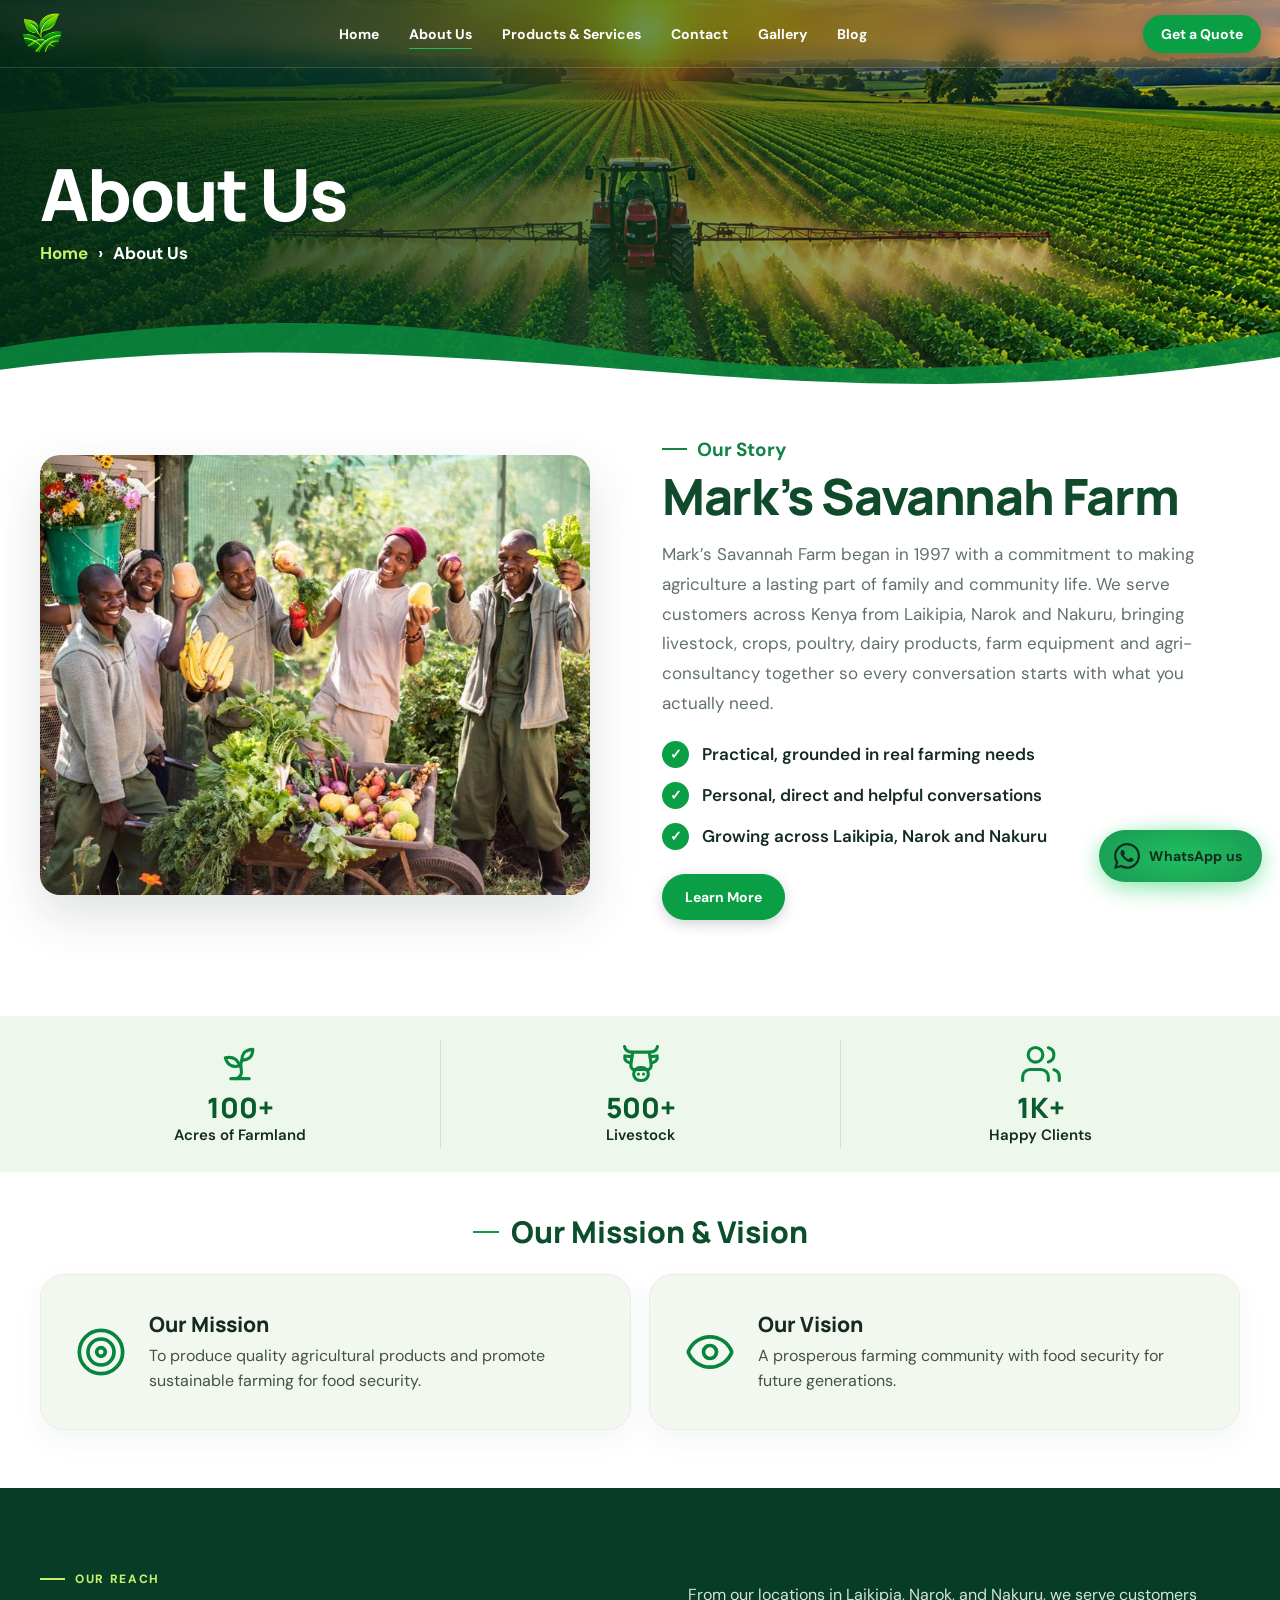
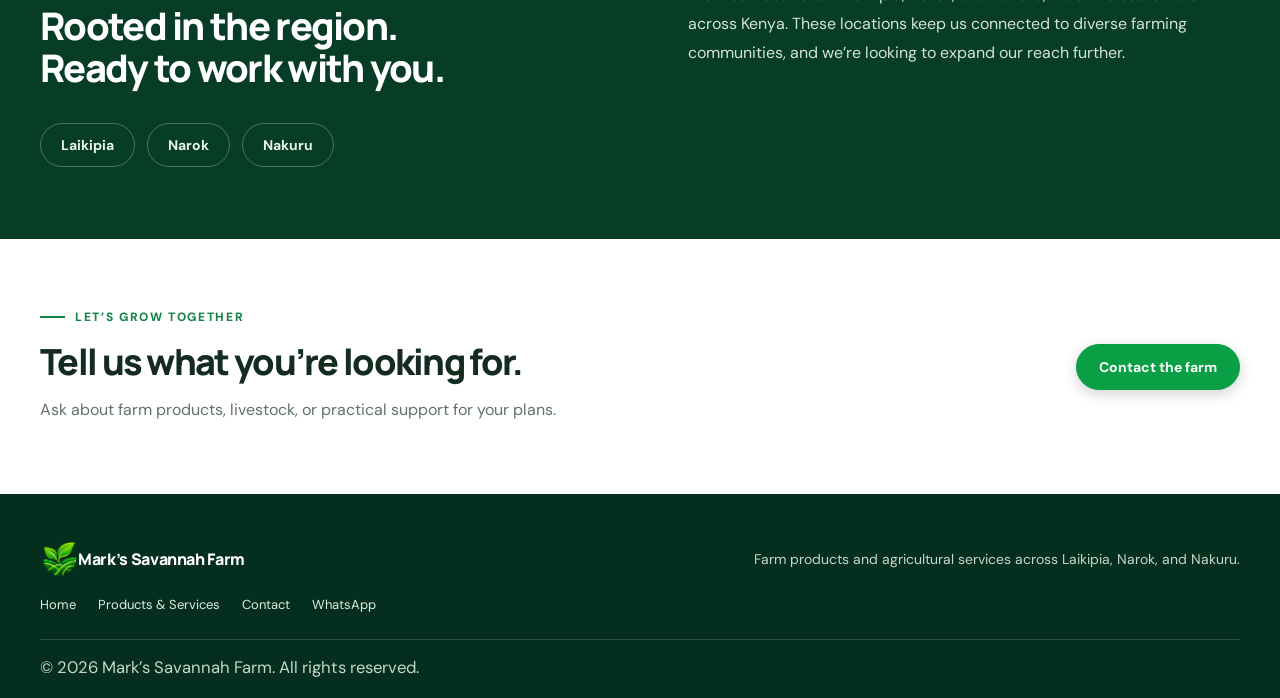
==== about-us.html @ 650e63c5 "Update CSS and JS versioning across multiple HTML files; increment cache version in service worker." ====
<!doctype html>
<html lang="en" class="page-about">
  <head>
    <meta charset="utf-8">
    <meta name="viewport" content="width=device-width,initial-scale=1">
    <meta name="theme-color" content="#073d26">
    <link rel="manifest" href="manifest.webmanifest">
    <link rel="icon" href="Assets/Glossy%20Green%20Agriculture%20Emblem.png" type="image/png">
    <title>About Us | Mark’s Savannah Farm</title>
    <meta name="description" content="Mark’s Savannah Farm has served Kenya from Laikipia, Narok, and Nakuru since 1997, with plans to expand its reach.">
    <link rel="preconnect" href="https://fonts.googleapis.com">
    <link rel="preconnect" href="https://fonts.gstatic.com" crossorigin>
    <link href="https://fonts.googleapis.com/css2?family=DM+Sans:wght@400;500;600;700&family=Manrope:wght@400;500;600;700;800&display=swap" rel="stylesheet">
    <link rel="stylesheet" href="CSS/site.css?v=105">
  </head>
  <body class="page-about">
    <nav class="nav">
      <a class="brand" href="index.html" aria-label="Mark's Savannah Farm home">
        <img class="farm-logo" src="Assets/Glossy%20Green%20Agriculture%20Emblem.png" alt="Mark’s Savannah Farm">
      </a>
      <button class="nav-menu-toggle" type="button" aria-expanded="false" aria-controls="primary-navigation" aria-label="Open navigation">
        <span></span><span></span><span></span>
      </button>
      <div class="links" id="primary-navigation">
        <a href="index.html">Home</a>
        <a class="is-current" href="about-us.html" aria-current="page">About Us</a>
        <div class="nav-dropdown">
          <button class="nav-dropdown-toggle" type="button" aria-expanded="false" aria-controls="products-menu">Products &amp; Services</button>
          <div class="nav-dropdown-menu" id="products-menu">
            <div class="mega-col">
              <div class="mega-title">Livestock</div>
              <div class="mega-links">
                <a href="index.html?animal=Cattle#livestock" data-nav-livestock-type="Cattle" data-preview="cattle">Cattle</a>
                <a href="index.html?animal=Goat#livestock" data-nav-livestock-type="Goat" data-preview="goat">Goats</a>
                <a href="index.html?animal=Sheep#livestock" data-nav-livestock-type="Sheep" data-preview="sheep">Sheep</a>
                <a href="index.html?animal=Chicken#livestock" data-nav-livestock-type="Chicken" data-preview="chicken">Poultry</a>
                <a href="index.html?animal=Pig#livestock" data-nav-livestock-type="Pig" data-preview="pig">Pigs</a>
                <a class="mega-all" href="index.html#livestock" data-nav-livestock-type="all">View all livestock</a>
              </div>
            </div>
            <div class="mega-col">
              <div class="mega-title">From the farm</div>
              <div class="mega-links">
                <a href="https://wa.me/254706894568?text=Hello%20Mark%27s%20Savannah%20Farm%2C%20I%27d%20like%20to%20ask%20about%20your%20crops." target="_blank" rel="noopener" data-preview="crops">Crops</a>
                <a href="https://wa.me/254706894568?text=Hello%20Mark%27s%20Savannah%20Farm%2C%20I%27d%20like%20to%20ask%20about%20poultry%20farming." target="_blank" rel="noopener" data-preview="poultryFarming">Poultry Farming</a>
                <a href="https://wa.me/254706894568?text=Hello%20Mark%27s%20Savannah%20Farm%2C%20I%27d%20like%20to%20ask%20about%20your%20dairy%20products." target="_blank" rel="noopener" data-preview="dairy">Dairy Products</a>
                <a href="products-and-services.html#farm-equipment" data-preview="equipment">Farm Equipment</a>
              </div>
            </div>
            <div class="mega-col">
              <div class="mega-title">Services</div>
              <div class="mega-links">
                <a href="https://wa.me/254706894568?text=Hello%20Mark%27s%20Savannah%20Farm%2C%20I%27d%20like%20to%20ask%20about%20agri-consultancy." target="_blank" rel="noopener" data-preview="consultancy">Agri-Consultancy</a>
                <a href="blog.html#guide-enterprise">Buying guide</a>
                <a class="mega-all" href="products-and-services.html">View all products &amp; services</a>
              </div>
            </div>
            <a class="mega-feature" href="index.html#livestock" data-nav-livestock-type="all"><span class="mega-img is-on" aria-hidden="true" style="background-image:url('Assets/Hero%20background.png')"></span><span class="mega-img" aria-hidden="true"></span><span class="mega-caption">Browse all livestock </span></a>
          </div>
        </div>
        <a href="contact.html">Contact</a>
        <a href="gallery.html">Gallery</a>
        <a href="blog.html">Blog</a>
      </div>
      <a class="nav-quote" href="https://wa.me/254706894568?text=Hello%20Mark%27s%20Savannah%20Farm%2C%20I%27d%20like%20a%20quote." target="_blank" rel="noopener">Get a Quote</a>
    </nav>

    <main>
      <section class="about-banner">
        <div class="about-banner-inner">
          <h1>About Us</h1>
          <p class="about-crumbs"><a href="index.html">Home</a><span aria-hidden="true">&rsaquo;</span><span>About Us</span></p>
        </div>
      </section>

      <section class="about-story about-wrap">
        <div class="about-story-photo" role="img" aria-label="A view of the farm featured in our story"></div>
        <div class="about-story-copy">
          <span class="about-eyebrow about-eyebrow-dark">Our Story</span>
          <h2>Mark’s Savannah Farm</h2>
          <p>Mark’s Savannah Farm began in 1997 with a commitment to making agriculture a lasting part of family and community life. We serve customers across Kenya from Laikipia, Narok and Nakuru, bringing livestock, crops, poultry, dairy products, farm equipment and agri-consultancy together so every conversation starts with what you actually need.</p>
          <ul class="about-checks">
            <li>Practical, grounded in real farming needs</li>
            <li>Personal, direct and helpful conversations</li>
            <li>Growing across Laikipia, Narok and Nakuru</li>
          </ul>
          <a class="about-primary-button about-story-learn-more" href="products-and-services.html">Learn More</a>
        </div>
      </section>

      <section class="about-stats" aria-label="Farm at a glance">
        <div class="about-stats-inner">
          <article class="about-stat">
            <svg viewBox="0 0 24 24" aria-hidden="true"><path d="M7 20h10"/><path d="M10 20c5.5-2.5.8-6.4 3-10"/><path d="M9.5 9.4c1.1.8 1.8 2.2 2.3 3.7-2 .4-3.5.4-4.8-.3-1.2-.6-2.3-1.9-3-4.2 2.8-.5 4.4 0 5.5.8z"/><path d="M14.1 6a7 7 0 0 0-1.1 4c1.9-.1 3.3-.6 4.3-1.4 1-1 1.6-2.3 1.7-4.6-2.7.1-4 1-4.9 2z"/></svg>
            <strong>100+</strong><span>Acres of Farmland</span>
          </article>
          <article class="about-stat">
            <svg viewBox="0 0 24 24" aria-hidden="true"><path d="M7 5.5C5 5.5 3.5 4.5 3 2.5"/><path d="M17 5.5c2 0 3.5-1 4-3"/><path d="M7 8 3.2 7.6c-.4 1.8.6 3.4 3 3.9"/><path d="M17 8l3.8-.4c.4 1.8-.6 3.4-3 3.9"/><path d="M7.5 5.5h9l1 6.5c.2 1.3-.3 2.4-1.2 3H7.7c-.9-.6-1.4-1.7-1.2-3z"/><rect x="8" y="14" width="8" height="7" rx="3.5"/><path d="M10.6 17.5h.01M13.4 17.5h.01"/></svg>
            <strong>500+</strong><span>Livestock</span>
          </article>
          <article class="about-stat">
            <svg viewBox="0 0 24 24" aria-hidden="true"><path d="M16 21v-2a4 4 0 0 0-4-4H6a4 4 0 0 0-4 4v2"/><circle cx="9" cy="7" r="4"/><path d="M22 21v-2a4 4 0 0 0-3-3.87"/><path d="M16 3.13a4 4 0 0 1 0 7.75"/></svg>
            <strong>1K+</strong><span>Happy Clients</span>
          </article>
        </div>
      </section>

      <section class="about-mission" aria-labelledby="about-mission-title">
        <div class="about-wrap">
          <h2 id="about-mission-title" class="about-mission-heading"><span aria-hidden="true"></span>Our Mission &amp; Vision</h2>
          <div class="about-mission-grid">
            <article class="about-mission-card">
              <svg viewBox="0 0 24 24" aria-hidden="true"><circle cx="12" cy="12" r="10"/><circle cx="12" cy="12" r="6"/><circle cx="12" cy="12" r="2"/></svg>
              <div><h3>Our Mission</h3><p>To produce quality agricultural products and promote sustainable farming for food security.</p></div>
            </article>
            <article class="about-mission-card">
              <svg viewBox="0 0 24 24" aria-hidden="true"><path d="M2.062 12.348a1 1 0 0 1 0-.696 10.75 10.75 0 0 1 19.876 0 1 1 0 0 1 0 .696 10.75 10.75 0 0 1-19.876 0"/><circle cx="12" cy="12" r="3"/></svg>
              <div><h3>Our Vision</h3><p>A prosperous farming community with food security for future generations.</p></div>
            </article>
          </div>
        </div>
      </section>

      <section class="about-regions">
        <div class="about-wrap about-region-inner">
          <div><span class="about-eyebrow">Our reach</span><h2>Rooted in the region.<br>Ready to work with you.</h2></div>
          <p>From our locations in Laikipia, Narok, and Nakuru, we serve customers across Kenya. These locations keep us connected to diverse farming communities, and we’re looking to expand our reach further.</p>
          <div class="about-region-list"><span>Laikipia</span><span>Narok</span><span>Nakuru</span></div>
        </div>
      </section>

      <section class="about-cta about-wrap" id="contact">
        <div><span class="about-eyebrow about-eyebrow-dark">Let’s grow together</span><h2>Tell us what you’re looking for.</h2><p>Ask about farm products, livestock, or practical support for your plans.</p></div>
        <a class="about-primary-button" href="https://wa.me/254706894568?text=Hello%20Mark%27s%20Savannah%20Farm%2C%20I%27d%20like%20to%20make%20an%20enquiry." target="_blank" rel="noopener">Contact the farm</a>
      </section>
    </main>

    <footer class="about-footer">
      <div class="about-wrap about-footer-inner">
        <a class="about-brand" href="index.html"><img src="Assets/Glossy%20Green%20Agriculture%20Emblem.png" alt=""><span>Mark’s Savannah Farm</span></a>
        <p>Farm products and agricultural services across Laikipia, Narok, and Nakuru.</p>
        <div><a href="index.html">Home</a><a href="products-and-services.html">Products &amp; Services</a><a href="contact.html">Contact</a><a href="https://wa.me/254706894568" target="_blank" rel="noopener">WhatsApp</a></div>
        <small>© <span id="about-year"></span> Mark’s Savannah Farm. All rights reserved.</small>
      </div>
    </footer>
    <a class="wa-float" href="https://wa.me/254706894568?text=Hello%20Mark%27s%20Savannah%20Farm%2C%20I%27d%20like%20to%20make%20an%20enquiry." target="_blank" rel="noopener" aria-label="Chat with Mark’s Savannah Farm on WhatsApp"><svg viewBox="0 0 24 24" aria-hidden="true"><path fill="currentColor" d="M17.47 14.38c-.3-.15-1.76-.87-2.03-.97-.27-.1-.47-.15-.67.15-.2.3-.77.97-.94 1.17-.17.2-.35.22-.65.07-.3-.15-1.26-.46-2.39-1.47-.88-.79-1.48-1.76-1.65-2.06-.17-.3-.02-.46.13-.61.14-.13.3-.35.45-.52.15-.17.2-.3.3-.5.1-.2.05-.37-.02-.52-.08-.15-.67-1.61-.92-2.21-.24-.58-.49-.5-.67-.51h-.57c-.2 0-.52.07-.79.37-.27.3-1.04 1.02-1.04 2.48s1.07 2.88 1.21 3.07c.15.2 2.1 3.2 5.08 4.49.71.3 1.26.49 1.69.63.71.23 1.36.2 1.87.12.57-.09 1.76-.72 2.01-1.41.25-.7.25-1.29.17-1.41-.07-.12-.27-.2-.57-.35m-5.42 7.4h-.01a9.87 9.87 0 0 1-5.03-1.38l-.36-.21-3.74.98 1-3.65-.24-.37a9.86 9.86 0 0 1-1.51-5.26c0-5.45 4.44-9.88 9.89-9.88 2.64 0 5.12 1.03 6.99 2.9a9.83 9.83 0 0 1 2.89 6.99c0 5.45-4.44 9.88-9.88 9.88m8.41-18.3A11.8 11.8 0 0 0 12.05 0C5.5 0 .16 5.34.16 11.89c0 2.1.55 4.14 1.59 5.95L.06 24l6.3-1.65a11.9 11.9 0 0 0 5.68 1.45h.01c6.55 0 11.89-5.34 11.89-11.9 0-3.18-1.24-6.17-3.48-8.41Z"/></svg><span class="wa-float-label">WhatsApp us</span></a>
    <script src="JS/site.js?v=81"></script>
  </body>
</html>
---- CSS/site.css ----
@import url('https://fonts.googleapis.com/css2?family=DM+Sans:wght@400;500;600;700&family=Manrope:wght@400;500;600;700;800&display=swap');
/* Standalone About page: warm editorial layout using the farm's existing visual identity. */
html.page-about { --about-green:#08783a; --about-deep:#073d26; --about-lime:#b7e62b; --about-ink:#142b20; --about-muted:#627267; --about-paper:#f7f8f4; color:var(--about-ink); background:var(--about-paper); scroll-behavior:smooth; }
html.page-about *, html.page-about *::before, html.page-about *::after { box-sizing:border-box; }
body.page-about { margin:0; font-family:'DM Sans',sans-serif; color:var(--about-ink); background:#fff; }
html.page-about a { color:inherit; text-decoration:none; }
html.page-about .about-wrap { width:min(1200px, calc(100% - 64px)); margin-inline:auto; }
html.page-index .about-wrap { width:min(1200px, calc(100% - 64px)); margin-inline:auto; }
html.page-about .about-brand { display:flex; align-items:center; flex:none; font:800 16px Manrope,sans-serif; letter-spacing:-.35px; }
html.page-index .about-brand { display:flex; align-items:center; flex:none; color:#fff; font:800 16px Manrope,sans-serif; letter-spacing:-.35px; }
html.page-about .about-brand img { width:44px; height:44px; object-fit:contain; }
html.page-index .nav .links a.is-current::after,
html.page-about .nav .links a.is-current::after,
html.page-sign-in .nav .links a.is-current::after,
html.page-create-account .nav .links a.is-current::after,
html.page-customer-account .nav .links a.is-current::after,
html.page-services .nav .nav-dropdown-toggle.is-current::after { transform:scaleX(1); }
html.page-index .nav .links > a,
html.page-about .nav .links > a,
html.page-sign-in .nav .links > a,
html.page-create-account .nav .links > a,
html.page-customer-account .nav .links > a,
html.page-index .nav .nav-dropdown-toggle,
html.page-about .nav .nav-dropdown-toggle,
html.page-sign-in .nav .nav-dropdown-toggle,
html.page-create-account .nav .nav-dropdown-toggle,
html.page-customer-account .nav .nav-dropdown-toggle { color:#fff; }
@media (min-width:701px) {
}
html.page-about .about-primary-button { display:inline-flex; justify-content:center; align-items:center; min-height:38px; border-radius:999px; padding:0 17px; background:#0a9f45; border:1px solid #0a9f45; box-shadow:0 4px 14px #071d1030; color:white; font-weight:700; font-size:14px; transition:transform .2s,background-color .2s; }
html.page-about .about-primary-button { min-height:46px; padding:0 22px; }
html.page-about .about-primary-button:hover { transform:translateY(-2px); background:#087a35; box-shadow:0 8px 20px #071d1040; }
html.page-about .about-primary-button:active { transform:translateY(0) scale(.98); }
html.page-about .about-primary-button:focus-visible { outline:3px solid #a9e834; outline-offset:3px; }
html.page-about .about-eyebrow { display:inline-flex; gap:10px; align-items:center; color:#c8f06b; text-transform:uppercase; letter-spacing:1.65px; font-size:12px; font-weight:800; }
html.page-about .about-eyebrow::before { content:''; width:25px; height:2px; background:currentColor; }
html.page-about .about-eyebrow-dark { color:#138344; }
html.page-about .about-section-heading h2, html.page-about .about-regions h2, html.page-about .about-cta h2 { margin:17px 0 0; font:800 clamp(30px,3.6vw,46px)/1.13 Manrope,sans-serif; letter-spacing:-1.7px; }
html.page-about .about-offerings { background:#f1f4ee; padding:82px 0 90px; }
html.page-about .about-section-heading { text-align:center; max-width:680px; margin:0 auto 38px; }
html.page-about .about-section-heading .about-eyebrow { justify-content:center; }
html.page-about .about-section-heading p { margin:14px 0 0; color:var(--about-muted); font-size:16px; }
html.page-about .about-offering-grid { display:grid; grid-template-columns:repeat(3,minmax(0,1fr)); gap:14px; }
html.page-about .about-offering-grid article { display:flex; min-height:300px; flex-direction:column; padding:0; overflow:hidden; border:1px solid #e6ebe3; border-radius:16px; background:#fff; box-shadow:0 10px 28px #142b200a; }
html.page-about .about-offering-grid article[id] { scroll-margin-top:90px; }
html.page-about .about-offering-image { display:block; width:100%; aspect-ratio:1.55; object-fit:cover; }
html.page-about .about-offering-copy { display:flex; flex:1; flex-direction:column; align-items:flex-start; padding:16px 18px 20px; }
html.page-about .about-card-number { display:grid; place-items:center; width:32px; height:32px; border-radius:10px; background:#eaf6df; color:#16813d; font:800 12px Manrope,sans-serif; }
html.page-about .about-offering-grid h3 { margin:12px 0 7px; font:800 18px Manrope,sans-serif; letter-spacing:-.4px; }
html.page-about .about-offering-grid p { margin:0; color:var(--about-muted); font-size:14px; line-height:1.55; }
html.page-about .about-offering-more { display:inline-flex; align-items:center; margin-top:auto; padding-top:14px; color:#087a35 !important; font-size:15px; font-weight:800; text-decoration:underline !important; text-decoration-color:#63b875 !important; text-decoration-thickness:2px !important; text-underline-offset:4px; }
html.page-about .about-offering-more:hover, html.page-about .about-offering-more:focus-visible { color:#064c2a !important; text-decoration-color:#064c2a !important; }
html.page-about .about-product-details { padding:22px 0 58px; background:#f7f9f5; }
html.page-about .product-detail { display:grid; grid-template-columns:.9fr 1.1fr; gap:clamp(24px,5vw,62px); align-items:center; padding:34px 0; border-bottom:1px solid #dfe8dc; scroll-margin-top:90px; }
html.page-about .product-detail:nth-child(even) > img { order:2; }
html.page-about .product-detail > img { display:block; width:100%; max-height:340px; aspect-ratio:1.45; object-fit:cover; border-radius:18px; }
html.page-about .product-detail h2 { margin:9px 0 12px; color:#0f4a2a; font:800 clamp(27px,3vw,38px)/1.1 Manrope,sans-serif; letter-spacing:-1px; }
html.page-about .product-detail p { margin:0 0 20px; color:var(--about-muted); font-size:16px; line-height:1.7; }
html.page-about .product-detail#details-livestock, html.page-about .product-detail.product-catalog-detail { grid-template-columns:1fr; }
html.page-about .product-detail#details-livestock > img, html.page-about .product-detail.product-catalog-detail > img { max-height:300px; aspect-ratio:2.8; }
html.page-about .livestock-catalog { display:grid; gap:18px; margin:24px 0 12px; }
html.page-about .livestock-group { overflow:hidden; border:1px solid #dce8dc; border-radius:15px; background:#fff; }
html.page-about .livestock-group > header { display:flex; justify-content:space-between; gap:16px; align-items:center; padding:16px 18px; background:#edf5e9; }
html.page-about .livestock-group > header h3 { margin:0 0 4px; color:#123d25; font:800 19px Manrope,sans-serif; }
html.page-about .livestock-group > header p { margin:0; font-size:13px; line-height:1.45; }
html.page-about .livestock-group > header > strong { color:#0b6933; font-size:14px; text-align:right; white-space:nowrap; }
html.page-about .livestock-group > header > strong small { font-size:11px; font-weight:600; }
html.page-about .livestock-products { display:grid; grid-template-columns:repeat(3,minmax(0,1fr)); gap:10px; padding:12px; }
html.page-about .livestock-product { display:flex; flex-direction:column; align-items:flex-start; min-height:172px; padding:14px; border:1px solid #e6ece4; border-radius:11px; background:#fbfcfa; }
html.page-about .livestock-product h4 { margin:0 0 7px; color:#173d27; font:800 15px Manrope,sans-serif; }
html.page-about .livestock-product p { margin:0 0 12px; font-size:13px; line-height:1.5; }
html.page-about .livestock-product a { margin-top:auto; color:#087a35; font-size:13px; font-weight:800; text-decoration:underline; text-underline-offset:3px; }
html.page-about .livestock-price-note { margin:12px 0 18px !important; color:#53665a !important; font-size:12px !important; line-height:1.55 !important; }
html.page-about .about-regions { background:var(--about-deep); color:#fff; padding:72px 0; }
html.page-about .about-region-inner { display:grid; grid-template-columns:1fr 1fr; gap:22px 8%; align-items:center; }
html.page-about .about-regions h2 { font-size:38px; }
html.page-about .about-regions p { max-width:520px; color:#d4e3d8; font-size:16px; line-height:1.8; }
html.page-about .about-region-list { grid-column:1/-1; display:flex; gap:12px; margin-top:12px; }
html.page-about .about-region-list span { padding:12px 20px; border:1px solid #ffffff45; border-radius:999px; color:#e9f5ec; font-weight:700; font-size:14px; }
html.page-about .about-cta { min-height:255px; display:flex; align-items:center; justify-content:space-between; gap:30px; padding-top:55px; padding-bottom:55px; }
html.page-about .about-cta h2 { font-size:36px; }
html.page-about .about-cta p { color:var(--about-muted); font-size:16px; }
html.page-about .about-footer { background:#042f1e; color:#fff; padding:42px 0 20px; }
html.page-index .about-footer { background:#042f1e; color:#fff; padding:42px 0 20px; }
html.page-about .about-footer-inner { display:grid; grid-template-columns:1fr auto; gap:14px 30px; align-items:center; }
html.page-index .about-footer-inner { display:grid; grid-template-columns:1fr auto; gap:14px 30px; align-items:center; }
html.page-about .about-footer .about-brand img { width:38px; height:38px; }
html.page-index .about-footer .about-brand img { width:38px; height:38px; }
html.page-about .about-footer p { color:#c7d6cc; font-size:14px; }
html.page-index .about-footer p { color:#c7d6cc; font-size:14px; }
html.page-about .about-footer-inner > div { display:flex; gap:22px; color:#e0ebe3; font-size:13px; }
html.page-index .about-footer-inner > div { display:flex; gap:22px; color:#e0ebe3; font-size:13px; }
html.page-index .about-footer a { color:inherit; text-decoration:none; }
html.page-about .about-footer a:hover { color:#a9e834; }
html.page-index .about-footer a:hover { color:#a9e834; }
html.page-about .about-footer small { grid-column:1/-1; border-top:1px solid #ffffff27; padding-top:16px; margin-top:12px; color:#c7d6cc; }
html.page-index .about-footer small { grid-column:1/-1; border-top:1px solid #ffffff27; padding-top:16px; margin-top:12px; color:#c7d6cc; }
@media(max-width:700px) {
  html.page-about .about-offerings { padding:64px 0; }
  html.page-about .about-offering-grid { grid-template-columns:repeat(2,1fr); }
  html.page-about .about-offering-grid article { min-height:0;padding:0; }
  html.page-about .about-offering-copy { padding:13px 14px 17px; }
  html.page-about .about-offering-more { padding-top:10px; font-size:14px; }
  html.page-about .about-product-details { padding:12px 0 42px; }
  html.page-about .product-detail { grid-template-columns:1fr; gap:18px; padding:25px 0; }
  html.page-about .product-detail:nth-child(even) > img { order:0; }
  html.page-about .product-detail > img { max-height:260px; aspect-ratio:1.6; }
  html.page-about .product-detail p { font-size:15px; }
  html.page-about .product-detail#details-livestock > img, html.page-about .product-detail.product-catalog-detail > img { aspect-ratio:1.7; }
  html.page-about .livestock-products { grid-template-columns:repeat(2,minmax(0,1fr)); }
  html.page-about .livestock-product { min-height:0; }
  html.page-about .livestock-group > header { align-items:flex-start; flex-direction:column; gap:8px; }
  html.page-about .livestock-group > header > strong { text-align:left; }
  html.page-about .about-regions { padding:58px 0; }
  html.page-about .about-region-inner { grid-template-columns:1fr;gap:10px; }
  html.page-about .about-region-list { grid-column:auto;flex-wrap:wrap;margin-top:8px; }
  html.page-about .about-cta { align-items:flex-start;flex-direction:column;justify-content:center;min-height:280px; }
  html.page-about .about-footer-inner { grid-template-columns:1fr;gap:10px; }
  html.page-index .about-footer-inner { grid-template-columns:1fr;gap:10px; }
  html.page-about .about-footer-inner > div { flex-wrap:wrap;gap:12px 18px;margin:8px 0; }
  html.page-index .about-footer-inner > div { flex-wrap:wrap;gap:12px 18px;margin:8px 0; }
  html.page-about .about-footer small { grid-column:auto; }
  html.page-index .about-footer small { grid-column:auto; }
}
@media(max-width:430px) {
  html.page-about .livestock-products { grid-template-columns:1fr; }
}

/* Contact page */
html.page-contact .contact-main { display:grid; grid-template-columns:.9fr 1.1fr; gap:clamp(28px,5vw,70px); align-items:start; padding-top:64px; padding-bottom:76px; }
html.page-contact .contact-intro h2, html.page-contact .contact-regions-heading h2 { margin:14px 0; color:#103e26; font:800 clamp(30px,3.3vw,42px)/1.15 Manrope,sans-serif; letter-spacing:-1.4px; }
html.page-contact .contact-intro > p, html.page-contact .contact-regions-heading > p { color:#5c6b61; font-size:16px; line-height:1.7; }
html.page-contact .contact-methods { display:grid; gap:11px; margin-top:26px; }
html.page-contact .contact-method { display:flex; align-items:center; gap:14px; padding:14px 16px; border:1px solid #e1e9df; border-radius:14px; background:#fff; color:#173d27; text-decoration:none; transition:transform .2s ease,border-color .2s ease,box-shadow .2s ease; }
html.page-contact .contact-method:hover { transform:translateY(-2px); border-color:#9bcba4; box-shadow:0 10px 26px #123d2510; }
html.page-contact .contact-method-icon { display:grid; flex:0 0 42px; place-items:center; width:42px; height:42px; border-radius:13px; background:#eaf5e9; color:#0c7a39; font-size:20px; font-weight:800; }
html.page-contact .contact-method-icon svg { width:21px; height:21px; fill:none; stroke:currentColor; stroke-width:1.8; stroke-linecap:round; stroke-linejoin:round; }
html.page-contact .contact-method-icon svg path:nth-of-type(2) { fill:none; }
html.page-contact .contact-method strong, html.page-contact .contact-method small { display:block; }
html.page-contact .contact-method strong { font:800 15px Manrope,sans-serif; }
html.page-contact .contact-method small { margin-top:3px; color:#65746a; font-size:13px; }
html.page-contact .contact-form { padding:clamp(22px,3vw,34px); border:1px solid #e1e9df; border-radius:22px; background:#fff; box-shadow:0 18px 48px #183c2510; }
html.page-contact .contact-form-heading { margin-bottom:20px; }
html.page-contact .contact-form-heading > span { color:#123d25; font:800 24px Manrope,sans-serif; }
html.page-contact .contact-form-heading p { margin:5px 0 0; color:#718076; font-size:13px; }
html.page-contact .contact-form-grid { display:grid; grid-template-columns:1fr 1fr; gap:16px; }
html.page-contact .contact-form label { display:grid; gap:7px; color:#294a34; font-size:13px; font-weight:700; }
html.page-contact .contact-form input, html.page-contact .contact-form select, html.page-contact .contact-form textarea { width:100%; min-height:48px; padding:12px 13px; border:1px solid #d8e2d7; border-radius:10px; outline:none; background:#fbfcfa; color:#173d27; font:500 14px 'DM Sans',sans-serif; }
html.page-contact .contact-form textarea { min-height:122px; resize:vertical; }
html.page-contact .contact-form input:focus, html.page-contact .contact-form select:focus, html.page-contact .contact-form textarea:focus { border-color:#138344; box-shadow:0 0 0 3px #13834420; }
html.page-contact .contact-form-message { grid-column:1/-1; }
html.page-contact .contact-form .about-primary-button { margin-top:18px; border:0; cursor:pointer; font:700 15px 'DM Sans',sans-serif; }
html.page-contact .contact-form-note { margin:11px 0 0; color:#6e7c72; font-size:12px; line-height:1.5; }
html.page-contact .contact-regions { padding:65px 0 78px; background:#f1f5ef; }
html.page-contact .contact-regions-heading { max-width:720px; margin-bottom:28px; }
html.page-contact .contact-regions-heading h2 { margin-bottom:10px; }
html.page-contact .contact-region-cards { display:grid; grid-template-columns:repeat(3,minmax(0,1fr)); gap:14px; }
html.page-contact .contact-region-cards article { min-height:175px; padding:22px; border:1px solid #e1e9df; border-radius:16px; background:#fff; }
html.page-contact .contact-region-cards article > span { color:#188545; font:800 12px Manrope,sans-serif; }
html.page-contact .contact-region-cards h3 { margin:10px 0 7px; color:#123d25; font:800 21px Manrope,sans-serif; }
html.page-contact .contact-region-cards p { margin:0; color:#647168; font-size:14px; line-height:1.6; }
html.page-contact .contact-info-grid { display:grid; grid-template-columns:repeat(3,minmax(0,1fr)); gap:18px; width:min(1000px,calc(100% - 64px)); margin:0 auto; padding-top:50px; padding-bottom:34px; }
html.page-contact .contact-info-card { position:relative; min-height:174px; padding:37px 22px 22px; border:1px dashed #84906f; border-radius:19px; background:#f2ecd9; color:#34513b; }
html.page-contact .contact-info-card-featured { border-color:#315734; background:#315734; color:#fff; }
html.page-contact .contact-info-icon { position:absolute; top:-19px; left:20px; display:grid; place-items:center; width:42px; height:42px; border:3px solid #fff; border-radius:50%; background:#355f38; color:#fff; box-shadow:0 3px 8px #132d1826; }
html.page-contact .contact-info-card-featured .contact-info-icon { background:#a8ca54; color:#24472b; }
html.page-contact .contact-info-icon svg { width:20px; height:20px; fill:none; stroke:currentColor; stroke-width:1.8; stroke-linecap:round; stroke-linejoin:round; }
html.page-contact .contact-info-card h2 { margin:0 0 7px; font:800 18px Manrope,sans-serif; }
html.page-contact .contact-info-card p { min-height:22px; margin:0 0 13px; font-size:14px; }
html.page-contact .contact-info-card p a { color:inherit; text-decoration:none; }
html.page-contact .contact-info-link { display:inline-flex; gap:7px; align-items:center; color:inherit; font-size:12px; font-weight:700; text-decoration:none; }
html.page-contact .contact-info-link:hover { text-decoration:underline; text-underline-offset:3px; }
html.page-contact .contact-work { display:grid; grid-template-columns:1fr 1fr; gap:clamp(28px,5vw,70px); align-items:start; padding-top:28px; padding-bottom:78px; }
html.page-contact .contact-location-column h2 { margin:10px 0 12px; color:#31513a; font:800 clamp(28px,3.3vw,40px)/1.15 Manrope,sans-serif; letter-spacing:-1.1px; }
html.page-contact .contact-location-column > div:first-child p { color:#67746a; font-size:15px; line-height:1.7; }
html.page-contact .contact-service-area { margin-top:24px; padding:22px; border:1px dashed #a8b49e; border-radius:16px; background:#f5f1e4; }
html.page-contact .contact-service-area-label { display:block; margin-bottom:14px; color:#456047; font:800 14px Manrope,sans-serif; }
html.page-contact .contact-location-list { display:flex; flex-wrap:wrap; gap:8px; }
html.page-contact .contact-location-list span { padding:9px 13px; border:1px solid #d9e5d6; border-radius:999px; background:#fff; color:#31513a; font-size:13px; font-weight:700; }
html.page-contact .contact-service-area small { display:block; margin-top:13px; color:#667366; font-size:12px; line-height:1.55; }
html.page-contact .contact-work .contact-form { padding:clamp(22px,3vw,34px); }
html.page-contact .contact-work .contact-form-heading > span { color:#31513a; font-size:clamp(29px,3vw,38px); }
@media(max-width:850px) {
  html.page-contact .contact-work { grid-template-columns:1fr; gap:36px; }
}
@media(max-width:650px) {
  html.page-contact .contact-info-grid { grid-template-columns:1fr; gap:24px; width:calc(100% - 40px); padding-top:42px; padding-bottom:25px; }
  html.page-contact .contact-info-card { min-height:0; }
  html.page-contact .contact-work { padding-top:18px; padding-bottom:54px; }
  html.page-contact .contact-form-grid { grid-template-columns:1fr; }
  html.page-contact .contact-form-message { grid-column:auto; }
}

/* Farm photo gallery */
html.page-gallery .gallery-heading { max-width:760px; margin:0 auto 28px; text-align:center; }
html.page-gallery .gallery-heading .about-eyebrow { justify-content:center; }
html.page-gallery .gallery-heading h2 { margin:15px 0 10px; color:#113f26; font:800 clamp(30px,3.5vw,44px)/1.13 Manrope,sans-serif; letter-spacing:-1.3px; }
html.page-gallery .gallery-heading p { margin:0; color:#65746a; font-size:16px; line-height:1.7; }
html.page-gallery .gallery-section { padding:68px 0 78px; background:#f5f7f3; }
html.page-gallery .gallery-filters { display:flex; flex-wrap:wrap; justify-content:center; gap:9px; margin:0 0 26px; }
html.page-gallery .gallery-filters button { padding:10px 16px; border:1px solid #d8e3d6; border-radius:999px; background:#fff; color:#34513b; cursor:pointer; font:700 13px 'DM Sans',sans-serif; transition:background .18s ease,color .18s ease,border-color .18s ease,transform .18s ease; }
html.page-gallery .gallery-filters button:hover { transform:translateY(-1px); border-color:#178442; }
html.page-gallery .gallery-filters button[aria-pressed="true"] { border-color:#0c6132; background:#0c6132; color:#fff; }
html.page-gallery .gallery-grid { display:grid; grid-template-columns:repeat(3,minmax(0,1fr)); gap:16px; }
html.page-gallery .gallery-card[hidden] { display:none; }
html.page-gallery .gallery-card { position:relative; display:block; overflow:hidden; width:100%; min-width:0; height:285px; padding:0; border:0; border-radius:16px; background:#dce7da; color:#fff; cursor:pointer; text-align:left; box-shadow:0 10px 26px #183c2510; }
html.page-gallery .gallery-card img { display:block; width:100%; height:100%; object-fit:cover; transition:transform .45s cubic-bezier(.2,.7,.2,1); }
html.page-gallery .gallery-card::after { position:absolute; inset:30% 0 0; background:linear-gradient(transparent,#071b11d9); content:""; }
html.page-gallery .gallery-card:hover img, html.page-gallery .gallery-card:focus-visible img { transform:scale(1.045); }
html.page-gallery .gallery-card:focus-visible { outline:3px solid #95d84e; outline-offset:3px; }
html.page-gallery .gallery-card-caption { position:absolute; z-index:1; right:18px; bottom:17px; left:18px; display:grid; gap:4px; }
html.page-gallery .gallery-card-caption small { color:#d5f28c; font-size:11px; font-weight:800; letter-spacing:.09em; text-transform:uppercase; }
html.page-gallery .gallery-card-caption strong { font:800 19px Manrope,sans-serif; }
html.page-gallery .gallery-card-caption > span { margin-top:3px; color:#e5eee7; font-size:12px; }
html.page-gallery .gallery-cta { display:flex; min-height:235px; align-items:center; justify-content:space-between; gap:30px; padding-top:55px; padding-bottom:55px; }
html.page-gallery .gallery-cta h2 { margin:12px 0 8px; color:#103e26; font:800 clamp(29px,3.3vw,40px)/1.15 Manrope,sans-serif; letter-spacing:-1px; }
html.page-gallery .gallery-cta p { margin:0; color:#65746a; font-size:16px; line-height:1.6; }
html.page-gallery .gallery-lightbox { position:relative; display:none; grid-template-columns:48px minmax(0,1fr) 48px; gap:12px; align-items:center; width:min(1060px,94vw); max-width:none; max-height:94vh; padding:28px 24px 22px; overflow:visible; border:1px solid #ffffff35; border-radius:22px; background:#102a1d; color:#fff; box-shadow:0 30px 90px #0008; }
html.page-gallery .gallery-lightbox[open] { display:grid; }
html.page-gallery .gallery-lightbox::backdrop { background:#06140edb; backdrop-filter:blur(5px); }
html.page-gallery .gallery-lightbox figure { grid-column:2; margin:0; text-align:center; }
html.page-gallery .gallery-lightbox figure img { display:block; width:100%; max-height:70vh; object-fit:contain; border-radius:12px; }
html.page-gallery .gallery-lightbox figcaption { padding:14px 8px 3px; }
html.page-gallery .gallery-lightbox figcaption span { color:#b8df70; font-size:11px; font-weight:800; letter-spacing:.1em; text-transform:uppercase; }
html.page-gallery .gallery-lightbox figcaption h2 { margin:4px 0 0; font:800 22px Manrope,sans-serif; }
html.page-gallery .gallery-lightbox-close { position:absolute; z-index:2; top:-15px; right:-15px; display:grid; place-items:center; width:42px; height:42px; border:2px solid #102a1d; border-radius:50%; background:#9ccc4c; color:#102a1d; cursor:pointer; font-size:28px; line-height:1; }
html.page-gallery .gallery-lightbox-nav { display:grid; place-items:center; width:42px; height:48px; border:1px solid #ffffff55; border-radius:999px; background:#ffffff12; color:#fff; cursor:pointer; font-size:32px; line-height:1; }
html.page-gallery .gallery-lightbox-nav:hover { background:#ffffff2b; }
html.page-gallery .gallery-lightbox-prev { grid-column:1; grid-row:1; }
html.page-gallery .gallery-lightbox-next { grid-column:3; grid-row:1; }
html.page-gallery .gallery-lightbox-enquiry { grid-column:2; justify-self:center; margin-top:3px; }
@media(max-width:850px) {
  html.page-gallery .gallery-grid { grid-template-columns:repeat(2,minmax(0,1fr)); }
  html.page-gallery .gallery-card { height:260px; }
}
@media(max-width:600px) {
  html.page-gallery .gallery-section { padding:52px 0 60px; }
  html.page-gallery .gallery-heading { margin-bottom:22px; }
  html.page-gallery .gallery-filters { justify-content:flex-start; gap:7px; }
  html.page-gallery .gallery-filters button { padding:9px 12px; font-size:12px; }
  html.page-gallery .gallery-grid { gap:10px; }
  html.page-gallery .gallery-card { height:215px; border-radius:12px; }
  html.page-gallery .gallery-card-caption { right:12px; bottom:12px; left:12px; }
  html.page-gallery .gallery-card-caption strong { font-size:15px; }
  html.page-gallery .gallery-cta { align-items:flex-start; flex-direction:column; justify-content:center; padding-top:46px; padding-bottom:46px; }
  html.page-gallery .gallery-lightbox { grid-template-columns:35px minmax(0,1fr) 35px; gap:6px; padding:34px 10px 18px; }
  html.page-gallery .gallery-lightbox-nav { width:34px; height:42px; font-size:26px; }
  html.page-gallery .gallery-lightbox figure img { max-height:62vh; }
  html.page-gallery .gallery-lightbox-close { right:-5px; }
}
/* About page: banner, story and shared nav tweaks. */
html.page-sign-in .nav.is-solid, html.page-create-account .nav.is-solid, html.page-customer-account .nav.is-solid { background:rgba(7,61,38,.96); }
html.page-about .about-banner { position:relative; overflow:hidden; padding:158px 0 132px; color:#fff; background:#0d4a2b url('../Assets/About%20us.png') center/cover no-repeat; }
html.page-services .about-banner { background-image:url('../Assets/product%20and%20services.png'); background-position:center 46%; }
html.page-contact .contact-banner { background:#0d4a2b url('../Assets/Mark%E2%80%99s%20Savannah%20contact.png') center 20%/cover no-repeat; }
html.page-about .about-banner::before { content:''; position:absolute; inset:0; background:linear-gradient(90deg,rgba(3,40,22,.92) 0%,rgba(5,70,38,.62) 45%,rgba(5,70,38,.06) 100%); }
html.page-contact .contact-banner::before { background:linear-gradient(90deg,rgba(3,40,22,.92) 0%,rgba(5,70,38,.68) 52%,rgba(5,70,38,.2) 100%); }
html.page-gallery .gallery-banner { background:#0d4a2b url('../Assets/Hero%20background.png') center/cover no-repeat; }
html.page-gallery .gallery-banner::before { background:linear-gradient(90deg,rgba(3,40,22,.92) 0%,rgba(5,70,38,.62) 45%,rgba(5,70,38,.12) 100%); }
html.page-about .about-banner::after { content:''; position:absolute; left:0; right:0; bottom:-1px; height:96px; background:url("data:image/svg+xml;utf8,<svg xmlns='http://www.w3.org/2000/svg' viewBox='0 0 1440 120' preserveAspectRatio='none'><path d='M0 58C220 18 420 18 640 54S1100 104 1440 38V120H0Z' fill='%230a8a3f' fill-opacity='.85'/><path d='M0 86C260 46 520 70 760 90S1180 112 1440 70V120H0Z' fill='white'/></svg>") bottom/100% 100% no-repeat; }
html.page-about .about-banner-inner { position:relative; z-index:1; width:min(1200px,calc(100% - 64px)); margin:0 auto; }
html.page-about .about-banner h1 { margin:0 0 12px; font:800 clamp(44px,6vw,72px)/1 Manrope,sans-serif; letter-spacing:-2px; }
html.page-about .about-crumbs { display:flex; gap:10px; align-items:center; margin:0; font-size:17px; font-weight:700; }
html.page-about .about-crumbs a { color:#c8f06b; }
html.page-about .about-story { display:grid; grid-template-columns:1fr 1.05fr; gap:6%; align-items:center; padding-top:34px; padding-bottom:96px; }
html.page-about .about-story-photo { min-height:440px; border-radius:20px; background:url('../Assets/Our%20Story.jpg') center/cover no-repeat; box-shadow:0 20px 50px #14322124; }
html.page-about .about-story .about-eyebrow { font-size:19px; font-weight:700; letter-spacing:0; text-transform:none; }
html.page-about .about-story h2 { margin:8px 0 18px; color:#0f4a2a; font:800 clamp(34px,4vw,50px)/1.05 Manrope,sans-serif; letter-spacing:-1.4px; }
html.page-about .about-story-copy > p { margin:0 0 22px; color:var(--about-muted); font-size:17px; line-height:1.75; }
html.page-about .about-checks { display:grid; gap:14px; margin:0; padding:0; list-style:none; font-size:17px; font-weight:600; }
html.page-about .about-checks li { display:flex; align-items:center; gap:13px; }
html.page-about .about-checks li::before { content:'\2713'; flex:none; display:grid; place-items:center; width:27px; height:27px; border-radius:50%; background:#0a9f45; color:#fff; font-size:14px; font-weight:800; }
html.page-about .about-story-learn-more { margin-top:24px; }
html.page-about .about-story-learn-more { transition:background-color 160ms ease,transform 160ms ease; }
html.page-about .about-story-learn-more:hover { transform:translateY(-1px); background:#087c37; }
/* About page: farm statistics and mission/vision cards from the supplied reference. */
html.page-about .about-stats { background:#edf7eb; }
html.page-about .about-stats-inner { display:grid; grid-template-columns:repeat(3,1fr); width:min(1200px,calc(100% - 64px)); margin:0 auto; padding:24px 0; }
html.page-about .about-stat { display:flex; min-height:108px; flex-direction:column; align-items:center; justify-content:center; text-align:center; }
html.page-about .about-stat + .about-stat { border-left:1px solid #cfe4d0; }
html.page-about .about-stat svg { width:44px; height:44px; margin-bottom:6px; fill:none; stroke:#0a873e; stroke-width:1.7; stroke-linecap:round; stroke-linejoin:round; }
html.page-about .about-stat strong { color:#075b2c; font:800 28px/1.1 Manrope,sans-serif; }
html.page-about .about-stat span { margin-top:3px; color:#142b20; font-size:15px; font-weight:600; }
html.page-about .about-mission { padding:42px 0 58px; background:#fff; }
html.page-about .about-mission-heading { display:flex; align-items:center; justify-content:center; gap:12px; margin:0 0 24px; color:#0b4e2b; font:800 clamp(22px,2.5vw,30px)/1.2 Manrope,sans-serif; }
html.page-about .about-mission-heading span { width:26px; height:2px; background:#0a9f45; }
html.page-about .about-mission-grid { display:grid; grid-template-columns:repeat(2,minmax(0,1fr)); gap:18px; }
html.page-about .about-mission-card { display:flex; min-height:156px; align-items:center; gap:22px; padding:26px 34px; border:1px solid #e7f0e5; border-radius:24px; background:#f2f8f0; box-shadow:0 10px 28px #1432210d; }
html.page-about .about-mission-card > svg { width:52px; height:52px; flex:none; fill:none; stroke:#07843e; stroke-width:1.7; stroke-linecap:round; stroke-linejoin:round; }
html.page-about .about-mission-card h3 { margin:0 0 6px; color:#162a20; font:800 21px Manrope,sans-serif; }
html.page-about .about-mission-card p { margin:0; color:#435247; font-size:16px; line-height:1.55; }
@media (max-width:700px) {
  html.page-about .about-banner { padding:112px 0 96px; }
  html.page-about .about-banner-inner { width:calc(100% - 40px); }
  html.page-about .about-story { grid-template-columns:1fr; gap:26px; padding-top:18px; padding-bottom:60px; }
  html.page-about .about-story-photo { min-height:300px; }
  html.page-about .about-stats-inner { width:100%; padding:14px 6px; }
  html.page-about .about-stat { min-height:92px; }
  html.page-about .about-stat svg { width:34px; height:34px; }
  html.page-about .about-stat strong { font-size:23px; }
  html.page-about .about-stat span { max-width:110px; font-size:12px; }
  html.page-about .about-mission { padding:34px 0 44px; }
  html.page-about .about-mission-grid { grid-template-columns:1fr; gap:12px; }
  html.page-about .about-mission-card { min-height:135px; gap:17px; padding:22px; border-radius:19px; }
  html.page-about .about-mission-card > svg { width:44px; height:44px; }
  html.page-about .about-mission-card h3 { font-size:19px; }
  html.page-about .about-mission-card p { font-size:15px; }
}

/* Styles for the index page. */
html.page-index {
  --green:#254d36;
  --deep:#193c29;
  --lime:#dce9bc;
  --cream:#f8f7f1;
  --ink:#21342a;
  --muted:#718077;
  --line:#e5e8df;
  --orange:#cf7a50
}
html.page-index, html.page-index * {
  box-sizing:border-box
}
html.page-index {
  scroll-behavior:smooth
}
body.page-index {
  margin:0;
  background:var(--cream);
  color:var(--ink);
  font-family:'DM Sans',sans-serif
}
html.page-index a {
  color:inherit;
  text-decoration:none
}
html.page-index button {
  font:inherit;
  cursor:pointer
}
html.page-index .nav,
html.page-about .nav,
html.page-sign-in .nav,
html.page-create-account .nav,
html.page-customer-account .nav {
  height:76px;
  display:flex;
  align-items:center;
  justify-content:space-between;
  max-width:1200px;
  margin:auto;
  padding:0 28px
}
html.page-index .brand,
html.page-about .brand,
html.page-sign-in .brand,
html.page-create-account .brand,
html.page-customer-account .brand {
  display:flex;
  align-items:center;
  gap:10px
}
html.page-index .mark {
  height:38px;
  width:38px;
  background:var(--green);
  border-radius:12px;
  color:white;
  display:grid;
  place-items:center
}
html.page-index .mark svg {
  width:22px
}
html.page-index .brand b,
html.page-about .brand b,
html.page-sign-in .brand b,
html.page-create-account .brand b,
html.page-customer-account .brand b {
  font:800 20px Manrope;
  letter-spacing:-.6px
}
html.page-index .links,
html.page-about .links,
html.page-sign-in .links,
html.page-create-account .links,
html.page-customer-account .links {
  display:flex;
  gap:30px;
  align-items:center;
  font-size:19px;
  color:#55645a
}
html.page-index .links a:hover,
html.page-about .links a:hover,
html.page-sign-in .links a:hover,
html.page-create-account .links a:hover,
html.page-customer-account .links a:hover {
  color:var(--green)
}
html.page-index .nav-cta, html.page-index .btn,
html.page-about .nav-cta,
html.page-sign-in .nav-cta,
html.page-create-account .nav-cta,
html.page-customer-account .nav-cta {
  border:0;
  background:var(--green);
  color:white;
  border-radius:7px;
  padding:12px 17px;
  font-weight:700;
  font-size:18px;
  display:inline-flex;
  align-items:center;
  justify-content:center;
  gap:8px;
  transition:background .2s,transform .2s
}
html.page-index .nav-cta:hover, html.page-index .btn:hover,
html.page-about .nav-cta:hover,
html.page-sign-in .nav-cta:hover,
html.page-create-account .nav-cta:hover,
html.page-customer-account .nav-cta:hover {
  background:var(--deep);
  transform:translateY(-1px)
}
html.page-index .hero {
  max-width:1200px;
  margin:0 auto;
  padding:25px 28px 54px;
  display:grid;
  grid-template-columns:.92fr 1.08fr;
  min-height:530px;
  gap:30px;
  align-items:center
}
html.page-index .hero-copy {
  padding:30px 0 30px 3px
}
html.page-index .eyebrow {
  display:flex;
  align-items:center;
  gap:9px;
  text-transform:uppercase;
  letter-spacing:1.5px;
  font-size:16px;
  font-weight:700;
  color:#738671
}
html.page-index .eyebrow:before {
  content:'';
  height:1px;
  width:23px;
  background:#829679
}
html.page-index .hero h1 {
  font:700 clamp(42px,5.4vw,68px)/1.07 Manrope,sans-serif;
  letter-spacing:-3.8px;
  margin:20px 0 17px;
  max-width:520px
}
html.page-index .hero h1 em {
  font-style:normal;
  color:#668251
}
html.page-index .hero-copy p {
  font-size:21px;
  line-height:1.75;
  color:#707e73;
  max-width:425px;
  margin:0
}
html.page-index .hero-actions {
  display:flex;
  gap:11px;
  align-items:center;
  margin-top:27px
}
html.page-index .btn {
  padding:14px 18px
}
html.page-index .btn svg {
  width:15px;
  stroke:currentColor;
  fill:none;
  stroke-width:2
}
html.page-index .btn-light {
  border:1px solid #dce1d7;
  background:transparent;
  color:var(--ink);
  border-radius:7px;
  padding:13px 17px;
  font-weight:700;
  font-size:18px
}
html.page-index .btn-light:hover {
  background:white
}
html.page-index .trust {
  display:flex;
  align-items:center;
  gap:12px;
  margin-top:35px
}
html.page-index .avatars {
  display:flex
}
html.page-index .avatars span {
  height:28px;
  width:28px;
  margin-left:-7px;
  border:2px solid var(--cream);
  border-radius:50%;
  background:#d5bb9e;
  display:grid;
  place-items:center;
  font-size:16px
}
html.page-index .avatars span:first-child {
  margin:0;
  background:#cddbbd
}
html.page-index .avatars span:last-child {
  background:#e8d9c8
}
html.page-index .trust-text {
  font-size:16px;
  color:#778279;
  line-height:1.5
}
html.page-index .trust-text b {
  color:#405247
}
html.page-index .hero-photo {
  height:470px;
  position:relative;
  border-radius:18px;
  overflow:hidden;
  background:#d8ddca url('../Assets/Hero background.png') center 50%/cover no-repeat;
  transition:background-image .45s ease
}
html.page-index .hero-photo:after {
  content:'';
  position:absolute;
  inset:38% 0 0;
  background:linear-gradient(transparent,#15261d8f);
  pointer-events:none
}
html.page-index .photo-label {
  position:absolute;
  z-index:1;
  bottom:22px;
  left:23px;
  color:white
}
html.page-index .photo-label small {
  font-size:16px;
  letter-spacing:1.2px;
  text-transform:uppercase;
  color:#e2eadc
}
html.page-index .photo-label b {
  display:block;
  font:600 20px Manrope;
  margin-top:5px
}
html.page-index .photo-badge {
  position:absolute;
  z-index:2;
  top:22px;
  right:22px;
  background:#fffdf4ed;
  border-radius:10px;
  padding:12px 14px;
  box-shadow:0 8px 24px #1c35211b
}
html.page-index .badge-top {
  display:flex;
  gap:8px;
  align-items:center;
  font-weight:700;
  font-size:17px
}
html.page-index .badge-dot {
  height:8px;
  width:8px;
  background:#6f9b5f;
  border-radius:50%
}
html.page-index .photo-badge small {
  display:block;
  color:var(--muted);
  font-size:16px;
  margin:5px 0 0 16px
}
html.page-index .photo-credit-link {
  position:absolute;
  z-index:2;
  bottom:70px;
  right:19px;
  max-width:49%;
  font-size:16px;
  line-height:1.4;
  text-align:right;
  color:#fff;
  text-shadow:0 1px 4px #000
}
html.page-index .photo-credit-link a {
  text-decoration:underline;
  text-underline-offset:2px
}
html.page-index .slide-controls {
  position:absolute;
  z-index:2;
  right:18px;
  bottom:17px;
  display:flex;
  align-items:center;
  gap:7px
}
html.page-index .slide-controls button {
  height:31px;
  min-width:31px;
  border:1px solid #ffffff99;
  border-radius:50%;
  background:#17281d88;
  color:#fff;
  display:grid;
  place-items:center;
  font-size:19px
}
html.page-index .slide-controls button:hover {
  background:#17281ddd
}
html.page-index .slide-controls .slide-pause {
  width:auto;
  border-radius:20px;
  padding:0 10px;
  font-size:16px
}
html.page-index .slide-status {
  position:absolute!important;
  width:1px;
  height:1px;
  padding:0;
  margin:-1px;
  overflow:hidden;
  clip:rect(0,0,0,0);
  white-space:nowrap;
  border:0
}
html.page-index .proof {
  background:#edf0e6;
  border-block:1px solid #e3e7dc
}
html.page-index .proof-inner {
  max-width:1144px;
  margin:auto;
  padding:21px 28px;
  display:flex;
  justify-content:space-between;
  gap:18px;
  align-items:center
}
html.page-index .proof-item {
  display:flex;
  align-items:center;
  gap:10px;
  font-size:17px;
  color:#536258
}
html.page-index .proof-item svg {
  width:18px;
  height:18px;
  stroke:#55754c;
  fill:none;
  stroke-width:1.6
}
html.page-index .proof-item b {
  display:block;
  color:#304339;
  font-size:17px;
  margin-bottom:2px
}
html.page-index .section {
  max-width:1200px;
  margin:auto;
  padding:77px 28px
}
html.page-index .section-head {
  display:flex;
  justify-content:space-between;
  align-items:flex-end;
  margin-bottom:25px
}
html.page-index .section-kicker {
  color:#82917f;
  text-transform:uppercase;
  font-size:16px;
  letter-spacing:1.5px;
  font-weight:700
}
html.page-index .section h2 {
  font:700 32px Manrope;
  letter-spacing:-1.2px;
  margin:8px 0 0
}
html.page-index .section-desc {
  font-size:18px;
  color:var(--muted);
  margin:7px 0 0
}
html.page-index .see-all {
  font-size:18px;
  font-weight:700;
  color:var(--green);
  padding-bottom:3px
}
html.page-index .cards {
  display:grid;
  grid-template-columns:repeat(4,1fr);
  gap:14px
}
html.page-index .card {
  background:white;
  border:1px solid #e9eae3;
  border-radius:11px;
  overflow:hidden;
  transition:transform .2s,box-shadow .2s
}
html.page-index .card:hover {
  transform:translateY(-3px);
  box-shadow:0 12px 28px #23372812
}
html.page-index .card-pic {
  height:157px;
  background:#e9ecdf;
  display:grid;
  place-items:center;
  position:relative;
  overflow:hidden
}
html.page-index .card-pic img {
  height:100%;
  width:100%;
  object-fit:cover
}
html.page-index .card-pic .emoji {
  font-size:56px
}
html.page-index .for-sale {
  position:absolute;
  top:11px;
  left:11px;
  background:#fffdf2eb;
  border-radius:30px;
  padding:6px 9px;
  font-size:16px;
  text-transform:uppercase;
  letter-spacing:.5px;
  font-weight:700;
  color:#54724a
}
html.page-index .card-body {
  padding:14px
}
html.page-index .card-title {
  font:700 20px Manrope
}
html.page-index .card-desc {
  font-size:16px;
  color:#819087;
  margin-top:5px
}
html.page-index .card-bottom {
  display:flex;
  justify-content:space-between;
  align-items:center;
  margin-top:15px;
  padding-top:11px;
  border-top:1px solid #eef0e9
}
html.page-index .card-price {
  font:700 21px Manrope
}
html.page-index .ask {
  border:0;
  border-radius:6px;
  background:#eef3e8;
  color:var(--green);
  font-size:16px;
  font-weight:700;
  padding:8px 10px
}
html.page-index .ask:hover {
  background:#dfeacf
}
html.page-index .empty {
  grid-column:1/-1;
  text-align:center;
  color:var(--muted);
  padding:34px;
  background:#fff;
  border-radius:10px
}
html.page-index .features {
  background:#f0f1e9
}
html.page-index .features-inner {
  max-width:1200px;
  margin:auto;
  padding:72px 28px
}
html.page-index .features-head {
  text-align:center;
  margin-bottom:33px
}
html.page-index .features-head .eyebrow {
  justify-content:center
}
html.page-index .features-head h2 {
  font:700 32px Manrope;
  letter-spacing:-1px;
  margin:11px 0
}
html.page-index .features-head p {
  font-size:18px;
  color:var(--muted);
  margin:0
}
html.page-index .feature-grid {
  display:grid;
  grid-template-columns:repeat(3,1fr);
  gap:15px
}
html.page-index .feature {
  background:#fafaf6;
  border:1px solid #e7e9df;
  padding:23px;
  border-radius:10px
}
html.page-index .feature-icon {
  width:38px;
  height:38px;
  background:#e8efdc;
  border-radius:10px;
  display:grid;
  place-items:center;
  color:#486d43
}
html.page-index .feature-icon svg {
  width:19px;
  height:19px;
  stroke:currentColor;
  fill:none;
  stroke-width:1.7
}
html.page-index .feature h3 {
  font:700 20px Manrope;
  margin:15px 0 7px
}
html.page-index .feature p {
  font-size:17px;
  line-height:1.65;
  color:#78857b;
  margin:0
}
html.page-index .story {
  max-width:1144px;
  margin:0 auto;
  padding:76px 28px;
  display:grid;
  grid-template-columns:1fr 1fr;
  gap:55px;
  align-items:center
}
html.page-index .story-photo {
  min-height:310px;
  border-radius:14px;
  background:#e6e6d6 url('https://images.unsplash.com/photo-1500382017468-9049fed747ef?auto=format&fit=crop&w=1200&q=85') center/cover
}
html.page-index .story-copy h2 {
  font:700 31px/1.22 Manrope;
  letter-spacing:-1.3px;
  margin:12px 0
}
html.page-index .story-copy p {
  font-size:18px;
  line-height:1.8;
  color:#768278
}
html.page-index .story-points {
  display:flex;
  gap:22px;
  margin-top:20px
}
html.page-index .point b {
  display:block;
  font:700 20px Manrope
}
html.page-index .point span {
  font-size:16px;
  color:var(--muted)
}
html.page-index .contact {
  margin:0 auto 60px;
  max-width:1144px;
  padding:35px 39px;
  border-radius:14px;
  background:var(--green);
  color:white;
  display:flex;
  align-items:center;
  justify-content:space-between;
  gap:25px;
  position:relative;
  overflow:hidden
}
html.page-index .contact:after {
  content:'✳';
  position:absolute;
  right:32%;
  top:-50px;
  font-size:190px;
  color:#ffffff0a
}
html.page-index .contact h2 {
  font:700 25px Manrope;
  margin:0 0 7px;
  letter-spacing:-.7px
}
html.page-index .contact p {
  font-size:17px;
  color:#d4e0d3;
  margin:0
}
html.page-index .contact .btn {
  background:var(--lime);
  color:#23452f;
  position:relative;
  z-index:1;
  white-space:nowrap
}
html.page-index .contact .btn:hover {
  background:white
}
html.page-index .footer {
  border-top:1px solid var(--line);
  padding:25px 28px;
  color:#78847b;
  font-size:16px
}
html.page-index .footer-inner {
  max-width:1144px;
  margin:auto;
  display:flex;
  justify-content:space-between;
  align-items:center;
  gap:15px
}
html.page-index .footer b {
  color:#304339
}
html.page-index .modal {
  position:fixed;
  inset:0;
  background:#17281db8;
  display:none;
  place-items:center;
  padding:18px;
  z-index:4
}
html.page-index .modal.open {
  display:grid
}
html.page-index .dialog {
  background:white;
  width:min(450px,100%);
  border-radius:12px;
  padding:23px
}
html.page-index .dialog-head {
  display:flex;
  justify-content:space-between;
  align-items:center
}
html.page-index .dialog h3 {
  font:700 20px Manrope;
  margin:0
}
html.page-index .x {
  border:0;
  background:none;
  font-size:24px;
  color:#7d887e
}
html.page-index .dialog p {
  font-size:18px;
  color:var(--muted);
  line-height:1.6
}
html.page-index .dialog label {
  display:block;
  font-size:16px;
  font-weight:700;
  margin:14px 0 6px
}
html.page-index .dialog input, html.page-index .dialog textarea {
  width:100%;
  padding:11px;
  border:1px solid var(--line);
  border-radius:7px;
  font:inherit;
  font-size:18px
}
html.page-index .dialog textarea {
  min-height:78px;
  resize:vertical
}
html.page-index .dialog .btn {
  width:100%;
  margin-top:14px
}
html.page-index .notice {
  font-size:16px;
  color:#8a958a;
  text-align:center;
  margin-top:9px
}
html.page-index .menu {
  display:none
}
@media(max-width:900px) {
  html.page-index .hero {
    grid-template-columns:1fr 1fr;
    gap:20px;
    min-height:440px
  }
  html.page-index .hero-photo {
    height:400px
  }
  html.page-index .hero h1 {
    font-size:50px
  }
  html.page-index .cards {
    grid-template-columns:repeat(2,1fr)
  }
  html.page-index .card-pic {
    height:180px
  }
  html.page-index .proof-inner {
    flex-wrap:wrap;
    justify-content:center
  }
  html.page-index .proof-item {
    width:44%
  }
}

/* Use the wide farm logo in the public desktop navigation. */
@media (min-width: 901px) {
  html.page-index .nav .desktop-logo,
html.page-about .nav .desktop-logo,
html.page-sign-in .nav .desktop-logo,
html.page-create-account .nav .desktop-logo,
html.page-customer-account .nav .desktop-logo {
    display: block;
    flex: 0 0 auto;
    width: 150px;
    height: 75px;
    object-fit: contain;
    padding: 2px;
    background: #fff;
    border-radius: 5px;
  }

  html.page-index .nav .mobile-brand-lockup,
html.page-about .nav .mobile-brand-lockup,
html.page-sign-in .nav .mobile-brand-lockup,
html.page-create-account .nav .mobile-brand-lockup,
html.page-customer-account .nav .mobile-brand-lockup {
    display: none;
  }

  html.page-index .nav .brand:after,
html.page-about .nav .brand:after,
html.page-sign-in .nav .brand:after,
html.page-create-account .nav .brand:after,
html.page-customer-account .nav .brand:after {
    display: none;
  }
}

/* Keep the compact text-and-mark lockup on tablets and phones. */
@media (max-width: 900px) {
  html.page-index .nav .desktop-logo,
html.page-about .nav .desktop-logo,
html.page-sign-in .nav .desktop-logo,
html.page-create-account .nav .desktop-logo,
html.page-customer-account .nav .desktop-logo {
    display: none;
  }

  html.page-index .nav .mobile-brand-lockup,
html.page-about .nav .mobile-brand-lockup,
html.page-sign-in .nav .mobile-brand-lockup,
html.page-create-account .nav .mobile-brand-lockup,
html.page-customer-account .nav .mobile-brand-lockup {
    display: flex;
    align-items: center;
    gap: 10px;
  }

  html.page-index .nav .brand:after,
html.page-about .nav .brand:after,
html.page-sign-in .nav .brand:after,
html.page-create-account .nav .brand:after,
html.page-customer-account .nav .brand:after {
    display: none;
  }
}


@media(max-width:620px) {
  html.page-index .nav,
html.page-about .nav,
html.page-sign-in .nav,
html.page-create-account .nav,
html.page-customer-account .nav {
    height:65px;
    padding:0 17px
  }
  html.page-index .links,
html.page-about .links,
html.page-sign-in .links,
html.page-create-account .links,
html.page-customer-account .links {
    display:none
  }
  html.page-index .nav-cta,
html.page-about .nav-cta,
html.page-sign-in .nav-cta,
html.page-create-account .nav-cta,
html.page-customer-account .nav-cta {
    padding:10px 12px;
    font-size:16px
  }
  html.page-index .hero {
    display:flex;
    flex-direction:column;
    align-items:stretch;
    padding:27px 18px 32px;
    gap:23px
  }
  html.page-index .hero-copy {
    padding:10px 0 0
  }
  html.page-index .hero h1 {
    font-size:47px;
    letter-spacing:-2.6px;
    margin-top:15px
  }
  html.page-index .hero-copy p {
    font-size:19px
  }
  html.page-index .hero-photo {
    height:310px;
    border-radius:13px
  }
  html.page-index .trust {
    margin-top:24px
  }
  html.page-index .proof-inner {
    padding:16px;
    gap:15px
  }
  html.page-index .proof-item {
    width:46%;
    font-size:16px
  }
  html.page-index .section {
    padding:52px 21px
  }
  html.page-index .section h2, html.page-index .features-head h2 {
    font-size:26px
  }
  html.page-index .section-head {
    align-items:flex-end
  }
  html.page-index .section-desc {
    max-width:235px;
    line-height:1.5
  }
  html.page-index .cards {
    gap:9px
  }
  html.page-index .card-pic {
    height:120px
  }
  html.page-index .card-body {
    padding:10px
  }
  html.page-index .card-title {
    font-size:18px
  }
  html.page-index .card-desc {
    font-size:16px
  }
  html.page-index .card-price {
    font-size:18px
  }
  html.page-index .ask {
    font-size:16px;
    padding:7px
  }
  html.page-index .features-inner {
    padding:52px 17px
  }
  html.page-index .feature-grid {
    grid-template-columns:1fr;
    gap:9px
  }
  html.page-index .feature {
    padding:18px
  }
  html.page-index .feature h3 {
    margin:10px 0 5px
  }
  html.page-index .story {
    padding:50px 17px;
    display:flex;
    flex-direction:column;
    gap:24px;
    align-items:stretch
  }
  html.page-index .story-photo {
    min-height:220px
  }
  html.page-index .story-copy h2 {
    font-size:27px
  }
  html.page-index .contact {
    margin:0 21px 42px;
    padding:25px 21px;
    display:block
  }
  html.page-index .contact h2 {
    font-size:21px
  }
  html.page-index .contact .btn {
    margin-top:20px
  }
  html.page-index .footer-inner {
    flex-direction:column;
    align-items:flex-start
  }
  html.page-index .proof-item svg {
    width:16px
  }
}
html.page-index .listing-loc {
  margin-top:7px;
  font-size:16px;
  color:#738077
}
html.page-index .market-tools {
  display:flex;
  gap:9px;
  align-items:center;
  flex-wrap:wrap;
  margin:0 0 17px
}
html.page-index .market-tools input, html.page-index .market-tools select {
  min-height:39px;
  padding:9px 11px;
  border:1px solid #e5e8df;
  border-radius:7px;
  background:#fff;
  color:#405247;
  font:inherit;
  font-size:17px
}
html.page-index .market-tools input {
  flex:1;
  min-width:210px
}
html.page-index .listing-count {
  margin-left:auto;
  color:#78847b;
  font-size:16px
}
html.page-index .photo-credit {
  margin-top:7px;
  font-size:16px;
  color:#89948a
}
html.page-index .photo-credit a {
  text-decoration:underline;
  text-underline-offset:2px
}
html.page-index .footer {
  border-top:1px solid var(--line);
  padding:30px 28px 20px;
  background:#f3f3ec;
  color:#718077;
  font-size:17px
}
html.page-index .footer-inner {
  max-width:1144px;
  margin:auto;
  display:grid;
  grid-template-columns:1.2fr 1fr 1fr;
  gap:26px;
  align-items:start
}
html.page-index .footer-inner>div>b {
  display:block;
  color:#405247;
  font-size:16px;
  text-transform:uppercase;
  letter-spacing:1.2px;
  margin:6px 0 13px
}
html.page-index .footer p {
  margin:9px 0
}
html.page-index .footer a:hover {
  color:var(--green)
}
html.page-index #installButton {
  border:1px solid #d9e0d4;
  border-radius:6px;
  background:#fff;
  color:var(--green);
  font-weight:700;
  padding:8px 10px;
  font-size:16px
}
html.page-index .footer-bottom {
  max-width:1144px;
  margin:22px auto 0;
  padding-top:13px;
  border-top:1px solid var(--line);
  display:flex;
  justify-content:space-between;
  font-size:16px
}
@media(max-width:620px) {
  html.page-index .market-tools input {
    min-width:100%
  }
  html.page-index .market-tools select {
    flex:1
  }
  html.page-index .listing-count {
    width:100%;
    margin-left:0
  }
  html.page-index .footer-inner {
    grid-template-columns:1fr 1fr;
    gap:19px
  }
  html.page-index .footer-inner>div:first-child {
    grid-column:1/-1
  }
  html.page-index .footer-bottom {
    display:block;
    line-height:1.8
  }
}
html.page-index /* Mark's Savannah Farm brand: deep savanna green, warm brass, and ivory. */
.nav {
  position:relative;
  z-index:1;
  max-width:none;
  height:82px;
  padding:0 max(24px,calc((100vw - 1200px)/2 + 28px));
  background-color:#183727;
  background-image:radial-gradient(ellipse at 8% 0%,#44644b 0,transparent 38%),linear-gradient(110deg,#183727,#23452f 55%,#193a2a);
  border-bottom:3px solid #c7a45c;
  box-shadow:0 8px 22px #1c35211c
}
html.page-index .nav .brand b,
html.page-about .nav .brand b,
html.page-sign-in .nav .brand b,
html.page-create-account .nav .brand b,
html.page-customer-account .nav .brand b {
  color:#fff;
  font-size:21px;
  letter-spacing:-.45px
}
html.page-index .nav .brand:after,
html.page-about .nav .brand:after,
html.page-sign-in .nav .brand:after,
html.page-create-account .nav .brand:after,
html.page-customer-account .nav .brand:after {
  content:'SINCE 1997 · KENYA';
  font-size:16px;
  font-weight:700;
  letter-spacing:1.4px;
  color:#dcc68f;
  border-left:1px solid #ffffff55;
  padding-left:12px;
  margin-left:3px
}
html.page-index .nav .mark,
html.page-about .nav .mark,
html.page-sign-in .nav .mark,
html.page-create-account .nav .mark,
html.page-customer-account .nav .mark {
  background:#e0c27d;
  color:#1d3c2a;
  border:1px solid #f6e7bc;
  box-shadow:0 2px 0 #987543
}
html.page-index .nav .links,
html.page-about .nav .links,
html.page-sign-in .nav .links,
html.page-create-account .nav .links,
html.page-customer-account .nav .links {
  color:#e1e8dc
}
html.page-index .nav .links a:hover,
html.page-about .nav .links a:hover,
html.page-sign-in .nav .links a:hover,
html.page-create-account .nav .links a:hover,
html.page-customer-account .nav .links a:hover {
  color:#f1d995
}
html.page-index .nav .nav-cta,
html.page-about .nav .nav-cta,
html.page-sign-in .nav .nav-cta,
html.page-create-account .nav .nav-cta,
html.page-customer-account .nav .nav-cta {
  background:#e0c27d;
  color:#1e3929;
  box-shadow:0 3px 0 #9e8047
}
html.page-index .nav .nav-cta:hover,
html.page-about .nav .nav-cta:hover,
html.page-sign-in .nav .nav-cta:hover,
html.page-create-account .nav .nav-cta:hover,
html.page-customer-account .nav .nav-cta:hover {
  background:#f1d995
}
html.page-index .footer {
  background:#183727;
  color:#d3ddd0;
  border-top:4px solid #c7a45c;
  padding:38px 28px 18px
}
html.page-index .footer .brand b, html.page-index .footer b {
  color:#f3ead2
}
html.page-index .footer .footer-inner>div>b {
  color:#d6bd7c;
  font-size:16px
}
html.page-index .footer p {
  color:#c5d0c4
}
html.page-index .footer a {
  color:#e5ecdf
}
html.page-index .footer a:hover {
  color:#f1d995
}
html.page-index .footer #installButton {
  border-color:#5d765e;
  background:#274c34;
  color:#f2e8cc
}
html.page-index .footer>div:last-child {
  color:#c5d0c4!important;
  border-color:#ffffff30!important
}
html.page-index .footer .mark {
  background:#e0c27d;
  color:#1d3c2a
}
html.page-index .market-price-note {
  font-size:16px;
  line-height:1.75;
  color:#728075;
  margin:17px 0 0
}
html.page-index .market-price-note a {
  color:#385c3f;
  text-decoration:underline;
  text-underline-offset:2px
}
html.page-index .card .market-badge {
  background:#f6eedc;
  color:#765b25
}
@media(max-width:900px) {
  html.page-index .nav,
html.page-about .nav,
html.page-sign-in .nav,
html.page-create-account .nav,
html.page-customer-account .nav {
    height:76px;
    padding:0 22px
  }
}
@media(max-width:620px) {
  html.page-index .nav,
html.page-about .nav,
html.page-sign-in .nav,
html.page-create-account .nav,
html.page-customer-account .nav {
    height:65px;
    padding:0 17px
  }
  html.page-index .nav .brand:after,
html.page-about .nav .brand:after,
html.page-sign-in .nav .brand:after,
html.page-create-account .nav .brand:after,
html.page-customer-account .nav .brand:after {
    display:none
  }
  html.page-index .nav .brand b,
html.page-about .nav .brand b,
html.page-sign-in .nav .brand b,
html.page-create-account .nav .brand b,
html.page-customer-account .nav .brand b {
    font-size:20px
  }
  html.page-index .nav .nav-cta,
html.page-about .nav .nav-cta,
html.page-sign-in .nav .nav-cta,
html.page-create-account .nav .nav-cta,
html.page-customer-account .nav .nav-cta {
    font-size:16px;
    padding:10px 11px
  }
  html.page-index .footer {
    padding:30px 17px 16px
  }
}
html.page-index .save {
  position:absolute;
  top:9px;
  right:9px;
  height:30px;
  width:30px;
  border:0;
  border-radius:50%;
  background:#fffdf2eb;
  color:#54724a;
  font-size:20px;
  line-height:1;
  display:grid;
  place-items:center;
  padding:0
}
html.page-index .save:hover {
  background:#fff
}
html.page-index .save[aria-pressed="true"] {
  background:#cf7a50;
  color:#fff
}
html.page-index .card-price small {
  font:600 16px "DM Sans",sans-serif;
  color:#819087
}
/* Styles for the herdbook page. */
500;
600;
700&family=Manrope:wght@400;
500;
600;
700;
800&display=swap');
:root
{
  --ink:#1f3028;
  --muted:#7b877e;
  --line:#e8e9e1;
  --paper:#fff;
  --bg:#f6f5ef;
  --green:#315b43;
  --lime:#d9edb9;
  --orange:#dc8156;
  --soft:#f1f3eb;
  --shadow:0 9px 28px #26392a0a
}
*
{
  box-sizing:border-box
}
body
{
  margin:0;
  background:var(--bg);
  color:var(--ink);
  font-family:'DM Sans',sans-serif;
  font-size:20px
}
button,input,select,textarea
{
  font:inherit
}
button
{
  cursor:pointer
}
.shell
{
  min-height:100vh;
  display:grid;
  grid-template-columns:246px minmax(0,1fr)
}
aside
{
  background:#fbfbf8;
  border-right:1px solid var(--line);
  padding:27px 18px;
  display:flex;
  flex-direction:column;
  position:sticky;
  top:0;
  height:100vh
}
.brand
{
  display:flex;
  align-items:center;
  gap:11px;
  padding:0 9px 33px
}
.brand-mark
{
  width:36px;
  height:36px;
  background:var(--green);
  border-radius:11px;
  display:grid;
  place-items:center;
  color:#fff
}
.brand-name
{
  font:800 20px Manrope,sans-serif;
  letter-spacing:-.6px
}
.brand-sub
{
  font-size:16px;
  color:var(--muted);
  letter-spacing:1.3px;
  text-transform:uppercase;
  margin-top:1px
}
.nav-label
{
  font-size:16px;
  color:#9aa39a;
  text-transform:uppercase;
  letter-spacing:1.4px;
  padding:0 12px;
  margin:0 0 10px
}
.nav
{
  display:grid;
  gap:4px
}
.nav button
{
  border:0;
  background:none;
  color:#67756b;
  text-align:left;
  padding:11px 12px;
  border-radius:9px;
  display:flex;
  align-items:center;
  gap:12px;
  font-weight:600
}
.nav button:hover
{
  background:#f1f3eb
}
.nav button.active
{
  background:#eaf0e4;
  color:var(--green)
}
.nav svg
{
  width:17px;
  height:17px;
  stroke:currentColor;
  fill:none;
  stroke-width:1.8
}
.farm-card
{
  margin-top:auto;
  background:#f1f2ea;
  border-radius:12px;
  padding:14px
}
.farm-card .small
{
  color:var(--muted);
  font-size:17px
}
.farm-name
{
  font-weight:700;
  margin:6px 0 11px
}
.farm-bottom
{
  border-top:1px solid #dfe2d7;
  padding-top:10px;
  display:flex;
  align-items:center;
  gap:9px;
  font-size:17px;
  color:var(--muted)
}
.avatar
{
  width:28px;
  height:28px;
  background:#e0d2bd;
  border-radius:50%;
  display:grid;
  place-items:center;
  font-weight:700;
  color:#634b39
}
.main
{
  min-width:0
}
.topbar
{
  height:72px;
  border-bottom:1px solid var(--line);
  background:#fbfbf8b5;
  display:flex;
  align-items:center;
  justify-content:space-between;
  padding:0 42px
}
.crumb
{
  font-size:18px;
  color:var(--muted)
}
.crumb b
{
  color:var(--ink);
  font-weight:600
}
.top-actions
{
  display:flex;
  align-items:center;
  gap:19px
}
.today
{
  font-size:18px;
  color:var(--muted)
}
.notify
{
  border:0;
  background:none;
  position:relative;
  color:#627066
}
.notify:after
{
  content:'';
  width:6px;
  height:6px;
  background:var(--orange);
  border:2px solid #fbfbf8;
  border-radius:50%;
  position:absolute;
  right:1px;
  top:0
}
.mobile-brand
{
  display:none
}
.content
{
  max-width:1450px;
  margin:auto;
  padding:34px 42px 54px
}
.heading-row
{
  display:flex;
  align-items:flex-end;
  justify-content:space-between;
  margin-bottom:24px
}
.eyebrow
{
  color:#819080;
  font-size:16px;
  letter-spacing:1.5px;
  text-transform:uppercase;
  font-weight:700;
  margin-bottom:8px
}
.page-title
{
  font:700 28px Manrope,sans-serif;
  letter-spacing:-1px;
  margin:0
}
.subtitle
{
  color:var(--muted);
  margin:6px 0 0;
  font-size:19px
}
.primary
{
  border:0;
  border-radius:8px;
  background:var(--green);
  color:white;
  padding:11px 15px;
  font-weight:700;
  display:inline-flex;
  gap:8px;
  align-items:center;
  box-shadow:0 3px 9px #315b4320
}
.primary:hover
{
  background:#244a34
}
.primary svg
{
  width:15px;
  height:15px;
  stroke:currentColor;
  fill:none;
  stroke-width:2
}
.quiet
{
  border:1px solid var(--line);
  background:#fff;
  color:var(--ink);
  padding:9px 12px;
  border-radius:8px;
  font-weight:600
}
.stats
{
  display:grid;
  grid-template-columns:repeat(4,1fr);
  gap:14px;
  margin-bottom:22px
}
.stat
{
  background:var(--paper);
  border:1px solid var(--line);
  border-radius:11px;
  padding:17px 18px;
  box-shadow:var(--shadow)
}
.stat-top
{
  display:flex;
  justify-content:space-between;
  align-items:center;
  color:var(--muted);
  font-size:18px
}
.stat-icon
{
  width:29px;
  height:29px;
  border-radius:8px;
  display:grid;
  place-items:center;
  background:#eff3e8;
  color:var(--green)
}
.stat-icon.orange
{
  background:#fbefe8;
  color:#c8764f
}
.stat-icon svg
{
  width:15px;
  height:15px;
  stroke:currentColor;
  fill:none;
  stroke-width:1.7
}
.stat-value
{
  font:700 25px Manrope,sans-serif;
  letter-spacing:-1px;
  margin-top:13px
}
.stat-foot
{
  font-size:17px;
  color:var(--muted);
  margin-top:4px
}
.stat-foot strong
{
  color:var(--green)
}
.grid
{
  display:grid;
  grid-template-columns:minmax(0,1.65fr) minmax(270px,.85fr);
  gap:16px
}
.panel
{
  background:#fff;
  border:1px solid var(--line);
  border-radius:11px;
  box-shadow:var(--shadow);
  overflow:hidden
}
.panel-head
{
  padding:17px 19px;
  border-bottom:1px solid var(--line);
  display:flex;
  justify-content:space-between;
  align-items:center
}
.panel-title
{
  font:700 20px Manrope,sans-serif
}
.panel-sub
{
  font-size:17px;
  color:var(--muted);
  margin-top:4px
}
.text-link
{
  border:0;
  background:none;
  color:var(--green);
  font-size:17px;
  font-weight:700
}
.animal-list
{
  padding:0 19px
}
.animal-row
{
  display:grid;
  grid-template-columns:42px minmax(100px,1fr) 85px 100px 80px;
  align-items:center;
  gap:10px;
  padding:13px 0;
  border-bottom:1px solid #f0f0eb
}
.animal-row:last-child
{
  border:0
}
.animal-pic
{
  width:40px;
  height:40px;
  border-radius:9px;
  background:#e9efe2;
  display:grid;
  place-items:center;
  font-size:21px
}
.animal-main
{
  font-weight:700;
  font-size:18px
}
.animal-meta
{
  font-size:16px;
  color:var(--muted);
  margin-top:4px
}
.tag
{
  display:inline-flex;
  align-items:center;
  gap:5px;
  border-radius:99px;
  padding:5px 8px;
  font-size:16px;
  font-weight:700;
  white-space:nowrap
}
.tag:before
{
  content:'';
  width:5px;
  height:5px;
  border-radius:50%;
  background:currentColor
}
.tag.available
{
  color:#4d7955;
  background:#edf4e9
}
.tag.listed
{
  color:#b46a3a;
  background:#fbf0e5
}
.tag.sold
{
  color:#797d79;
  background:#f0f1ef
}
.price
{
  font-size:17px;
  font-weight:700;
  text-align:right
}
.activity
{
  padding:3px 18px 12px
}
.activity-item
{
  display:flex;
  gap:12px;
  padding:13px 0;
  border-bottom:1px solid #f0f0eb
}
.activity-item:last-child
{
  border:0
}
.activity-dot
{
  width:29px;
  height:29px;
  border-radius:50%;
  display:grid;
  place-items:center;
  background:#edf3e7;
  color:var(--green);
  flex:none
}
.activity-dot.orange
{
  background:#fcf0e7;
  color:#c8774d
}
.activity-dot svg
{
  width:14px;
  height:14px;
  stroke:currentColor;
  fill:none;
  stroke-width:1.8
}
.activity-copy
{
  font-size:17px;
  line-height:1.5
}
.activity-copy strong
{
  font-weight:700
}
.activity-time
{
  font-size:16px;
  color:#9ba49c;
  margin-top:3px
}
.promo
{
  margin-top:15px;
  border-radius:11px;
  padding:17px 18px;
  background:#315b43;
  color:white;
  position:relative;
  overflow:hidden
}
.promo:after
{
  content:'✳';
  position:absolute;
  right:12px;
  top:-14px;
  font-size:75px;
  color:#ffffff12
}
.promo-label
{
  font-size:16px;
  letter-spacing:1px;
  text-transform:uppercase;
  color:#cfdfc7
}
.promo h3
{
  font:700 21px Manrope,sans-serif;
  margin:8px 0
}
.promo p
{
  color:#d7e3d3;
  font-size:17px;
  line-height:1.55;
  max-width:240px;
  margin:0 0 12px
}
.promo button
{
  border:0;
  border-radius:6px;
  padding:8px 10px;
  background:var(--lime);
  color:#23452f;
  font-weight:700;
  font-size:16px
}
.section
{
  display:none
}
.section.show
{
  display:block
}
.toolbar
{
  display:flex;
  gap:9px;
  align-items:center;
  margin-bottom:14px
}
.search
{
  border:1px solid var(--line);
  background:#fff;
  border-radius:8px;
  padding:10px 12px;
  min-width:220px;
  outline:none
}
.search:focus,input:focus,select:focus,textarea:focus
{
  border-color:#9aaf91;
  box-shadow:0 0 0 3px #315b4312;
  outline:none
}
.filter
{
  border:1px solid var(--line);
  background:white;
  color:var(--ink);
  padding:10px;
  border-radius:8px
}
.table-wrap
{
  overflow:auto
}
.data-table
{
  width:100%;
  border-collapse:collapse;
  min-width:700px
}
.data-table th
{
  text-align:left;
  font-size:16px;
  letter-spacing:.6px;
  color:#89948a;
  text-transform:uppercase;
  padding:12px 15px;
  background:#fafaf7;
  border-bottom:1px solid var(--line)
}
.data-table td
{
  padding:13px 15px;
  border-bottom:1px solid #f0f0eb;
  font-size:18px
}
.data-table tr:last-child td
{
  border-bottom:0
}
.table-animal
{
  display:flex;
  align-items:center;
  gap:10px;
  font-weight:700
}
.table-emoji
{
  width:32px;
  height:32px;
  border-radius:8px;
  background:#eff3e8;
  display:grid;
  place-items:center;
  font-size:21px
}
.empty
{
  padding:42px;
  text-align:center;
  color:var(--muted)
}
.listing-grid
{
  display:grid;
  grid-template-columns:repeat(3,minmax(0,1fr));
  gap:15px
}
.listing-card
{
  background:white;
  border:1px solid var(--line);
  border-radius:11px;
  overflow:hidden;
  box-shadow:var(--shadow)
}
.listing-photo
{
  height:128px;
  background:linear-gradient(130deg,#e5ebda,#f4e7d6);
  display:grid;
  place-items:center;
  font-size:55px;
  position:relative
}
.listing-photo span
{
  position:absolute;
  top:12px;
  left:12px
}
.listing-body
{
  padding:14px
}
.listing-name
{
  font:700 20px Manrope,sans-serif
}
.listing-detail
{
  color:var(--muted);
  font-size:17px;
  margin-top:5px
}
.listing-bottom
{
  display:flex;
  align-items:center;
  justify-content:space-between;
  margin-top:14px;
  padding-top:12px;
  border-top:1px solid var(--line)
}
.listing-price
{
  font:700 20px Manrope,sans-serif
}
.listing-actions
{
  display:flex;
  gap:7px
}
.icon-btn
{
  width:30px;
  height:30px;
  border:1px solid var(--line);
  border-radius:7px;
  background:#fff;
  color:var(--green);
  display:grid;
  place-items:center
}
.icon-btn svg
{
  width:14px;
  height:14px;
  stroke:currentColor;
  fill:none;
  stroke-width:1.8
}
.modal-backdrop
{
  position:fixed;
  inset:0;
  background:#17281db8;
  display:none;
  align-items:center;
  justify-content:center;
  padding:20px;
  z-index:10
}
.modal-backdrop.open
{
  display:flex
}
.modal
{
  background:#fff;
  border-radius:13px;
  width:min(540px,100%);
  max-height:90vh;
  overflow:auto;
  box-shadow:0 20px 80px #101c1540
}
.modal-head
{
  padding:20px 22px;
  border-bottom:1px solid var(--line);
  display:flex;
  justify-content:space-between;
  align-items:center
}
.modal-head h2
{
  font:700 21px Manrope;
  margin:0
}
.close
{
  border:0;
  background:none;
  font-size:22px;
  color:#78837b
}
.form
{
  padding:20px 22px
}
.form-grid
{
  display:grid;
  grid-template-columns:1fr 1fr;
  gap:13px
}
.field
{
  display:grid;
  gap:6px
}
.field.full
{
  grid-column:1/-1
}
.field label
{
  font-size:17px;
  font-weight:700;
  color:#59665c
}
.field input,.field select,.field textarea
{
  width:100%;
  padding:10px;
  border:1px solid var(--line);
  border-radius:7px;
  background:#fff
}
.field textarea
{
  resize:vertical;
  min-height:72px
}
.form-foot
{
  display:flex;
  justify-content:flex-end;
  gap:8px;
  margin-top:19px
}
.toast
{
  position:fixed;
  bottom:24px;
  right:24px;
  background:#20382a;
  color:white;
  padding:12px 16px;
  border-radius:8px;
  box-shadow:var(--shadow);
  opacity:0;
  transform:translateY(10px);
  transition:.2s;
  pointer-events:none;
  z-index:20;
  font-size:18px
}
.toast.show
{
  opacity:1;
  transform:translateY(0)
}
@media(max-width:980px)
{
  .shell
  {
    grid-template-columns:210px 1fr
  }
  .topbar
  {
    padding:0 25px
  }
  .content
  {
    padding:28px 25px
  }
  .grid
  {
    grid-template-columns:1fr
  }
  .listing-grid
  {
    grid-template-columns:repeat(2,1fr)
  }
}
@media(max-width:700px)
{
  .shell
  {
    display:block;
    padding-bottom:66px
  }
  aside
  {
    position:fixed;
    z-index:5;
    top:auto;
    bottom:0;
    height:62px;
    width:100%;
    padding:5px 7px;
    background:#fbfbf8;
    border-top:1px solid var(--line);
    border-right:0
  }
  .brand,.nav-label,.farm-card
  {
    display:none
  }
  .nav
  {
    height:100%;
    display:flex;
    justify-content:space-around;
    align-items:center;
    gap:0
  }
  .nav button
  {
    padding:7px 5px;
    display:flex;
    flex-direction:column;
    gap:3px;
    font-size:16px
  }
  .nav svg
  {
    height:21px
  }
  .topbar
  {
    height:58px;
    padding:0 17px
  }
  .mobile-brand
  {
    display:block;
    font:800 20px Manrope
  }
  .crumb
  {
    display:none
  }
  .top-actions
  {
    gap:18px
  }
  .today
  {
    font-size:16px
  }
  .content
  {
    padding:25px 20px
  }
  .heading-row
  {
    align-items:flex-start;
    gap:12px
  }
  .page-title
  {
    font-size:24px
  }
  .heading-row>.primary
  {
    font-size:17px;
    padding:10px
  }
  .stats
  {
    grid-template-columns:repeat(2,1fr);
    gap:9px
  }
  .stat
  {
    padding:13px
  }
  .stat-value
  {
    font-size:22px
  }
  .animal-list
  {
    padding:0 18px
  }
  .animal-row
  {
    grid-template-columns:38px minmax(90px,1fr) 72px;
    gap:8px
  }
  .animal-row .hide-small
  {
    display:none
  }
  .listing-grid
  {
    grid-template-columns:1fr 1fr;
    gap:9px
  }
  .listing-photo
  {
    height:95px;
    font-size:42px
  }
  .listing-body
  {
    padding:16px
  }
  .listing-name
  {
    font-size:18px
  }
  .listing-detail
  {
    font-size:16px
  }
  .listing-price
  {
    font-size:19px
  }
  .toolbar
  {
    flex-wrap:wrap
  }
  .search
  {
    flex:1;
    min-width:150px
  }
  .form-grid
  {
    grid-template-columns:1fr
  }
  .field.full
  {
    grid-column:auto
  }
}
@media(max-width:400px)
{
  .listing-grid
  {
    grid-template-columns:1fr
  }
  .stats
  {
    gap:7px
  }
  .stat-top
  {
    font-size:17px
  }
}


/* Styles for the customer-account page. */
html.page-customer-account{
  --green:#254d36;
  --deep:#183727;
  --gold:#d7b66e;
  --cream:#f6f5ee;
  --ink:#203329;
  --muted:#76837a;
  --line:#e5e8df;
  --paper:#fff;
  --soft:#eff2e9;
  --red:#985c48;
  --shadow:0 16px 40px #223a2a0b
}html.page-customer-account, html.page-customer-account *{
  box-sizing:border-box
}html.page-customer-account{
  scroll-behavior:smooth
}body.page-customer-account{
  margin:0;
  background:var(--cream);
  color:var(--ink);
  font:20px 'DM Sans',sans-serif
}html.page-customer-account a{
  color:inherit;
  text-decoration:none
}html.page-customer-account button, html.page-customer-account input{
  font:inherit
}html.page-customer-account button{
  cursor:pointer
}html.page-customer-account .topbar{
  background:linear-gradient(110deg,#183727,#254b34 60%,#1b3b2a);
  border-bottom:3px solid var(--gold);
  color:#fff
}html.page-customer-account .topbar-inner{
  max-width:1320px;
  height:78px;
  margin:auto;
  padding:0 28px;
  display:flex;
  align-items:center;
  justify-content:space-between;
  gap:20px
}html.page-customer-account .brand{
  display:flex;
  align-items:center;
  gap:11px;
  color:#fff
}html.page-customer-account .brand-mark{
  height:40px;
  width:40px;
  border-radius:13px;
  display:grid;
  place-items:center;
  background:var(--gold);
  color:var(--deep);
  border:1px solid #f3e4b8;
  box-shadow:0 3px 0 #9e8047
}html.page-customer-account .brand-mark svg{
  width:23px;
  height:23px
}html.page-customer-account .brand-copy strong{
  font:800 20px Manrope;
  letter-spacing:-.5px;
  display:block
}html.page-customer-account .brand-copy small{
  font-size:17px;
  letter-spacing:1.4px;
  font-weight:700;
  color:#dec98f;
  display:block;
  margin-top:3px
}html.page-customer-account .top-actions{
  display:flex;
  align-items:center;
  gap:10px
}html.page-customer-account .top-link{
  padding:10px 12px;
  border:1px solid #ffffff58;
  border-radius:7px;
  color:#f4eddb;
  font-size:17px;
  font-weight:700
}html.page-customer-account .top-link:hover{
  background:#ffffff12
}html.page-customer-account .logout-link{
  color:#fff
}html.page-customer-account .top-button{
  padding:11px 15px;
  background:var(--gold);
  border-radius:7px;
  color:#203a29;
  font-size:17px;
  font-weight:800
}html.page-customer-account .top-button:hover{
  background:#f0d995
}html.page-customer-account .page{
  max-width:1320px;
  margin:0 auto;
  padding:32px 28px 50px
}html.page-customer-account .crumb{
  display:flex;
  gap:8px;
  align-items:center;
  color:#869187;
  font-size:17px;
  margin:0 0 18px
}html.page-customer-account .crumb a{
  color:var(--green);
  font-weight:700
}html.page-customer-account .crumb span{
  color:#b2baae
}html.page-customer-account .shell{
  display:grid;
  grid-template-columns:250px minmax(0,1fr);
  gap:22px;
  align-items:start
}html.page-customer-account .sidebar{
  position:sticky;
  top:18px;
  background:var(--paper);
  border:1px solid var(--line);
  border-radius:16px;
  padding:12px;
  box-shadow:var(--shadow)
}html.page-customer-account .identity{
  padding:18px 15px 16px;
  background:linear-gradient(145deg,#254d36,#183727);
  border-radius:12px;
  color:white;
  position:relative;
  overflow:hidden
}html.page-customer-account .identity:after{
  content:'✳';
  position:absolute;
  right:-13px;
  top:-29px;
  color:#ffffff12;
  font-size:104px
}html.page-customer-account .identity-top{
  display:flex;
  align-items:center;
  gap:11px;
  position:relative;
  z-index:1
}html.page-customer-account .avatar{
  width:43px;
  height:43px;
  border-radius:50%;
  display:grid;
  place-items:center;
  background:#e4c982;
  color:#203a29;
  font:800 20px Manrope;
  border:2px solid #f3e6c2
}html.page-customer-account .identity-name{
  font:700 18px Manrope;
  overflow-wrap:anywhere
}html.page-customer-account .identity-email{
  font-size:17px;
  color:#cfdbce;
  overflow-wrap:anywhere;
  margin-top:3px
}html.page-customer-account .identity-location{
  border-top:1px solid #ffffff27;
  margin-top:15px;
  padding-top:12px;
  color:#e4eadf;
  font-size:17px;
  display:flex;
  align-items:center;
  gap:6px
}html.page-customer-account .nav-title{
  font-size:17px;
  letter-spacing:1.5px;
  color:#9aa59a;
  font-weight:800;
  padding:19px 11px 7px
}html.page-customer-account .side-nav{
  display:grid;
  gap:4px
}html.page-customer-account .side-nav a{
  display:flex;
  align-items:center;
  gap:10px;
  padding:10px 11px;
  border-radius:8px;
  font-size:17px;
  font-weight:700;
  color:#637168
}html.page-customer-account .side-nav a:hover, html.page-customer-account .side-nav a.active{
  background:#edf2e7;
  color:var(--green)
}html.page-customer-account .side-nav svg{
  width:16px;
  height:16px;
  stroke:currentColor;
  fill:none;
  stroke-width:1.8
}html.page-customer-account .sidebar-help{
  margin:15px 3px 3px;
  background:#f7f4e9;
  border:1px solid #eee6ce;
  border-radius:10px;
  padding:12px
}html.page-customer-account .sidebar-help b{
  font:700 17px Manrope
}html.page-customer-account .sidebar-help p{
  font-size:17px;
  line-height:1.55;
  color:#7c8378;
  margin:5px 0 9px
}html.page-customer-account .sidebar-help a{
  font-size:17px;
  font-weight:800;
  color:var(--green)
}html.page-customer-account .main{
  min-width:0
}html.page-customer-account .welcome{
  min-height:166px;
  border-radius:16px;
  padding:25px 28px;
  background:linear-gradient(105deg,#e9eee1 0%,#f8f7f1 65%,#eadfbd 100%);
  border:1px solid #e1e6d9;
  display:flex;
  align-items:center;
  justify-content:space-between;
  gap:20px;
  position:relative;
  overflow:hidden
}html.page-customer-account .welcome:after{
  content:'';
  width:230px;
  height:230px;
  position:absolute;
  right:8%;
  top:-126px;
  border:1px solid #78926e33;
  border-radius:50%;
  box-shadow:0 0 0 20px #78926e0b,0 0 0 43px #78926e09
}html.page-customer-account .welcome-copy{
  position:relative;
  z-index:1
}html.page-customer-account .eyebrow{
  font-size:17px;
  text-transform:uppercase;
  letter-spacing:1.7px;
  font-weight:800;
  color:#70816d
}html.page-customer-account .welcome h1{
  font:700 clamp(24px,3vw,34px)/1.15 Manrope;
  letter-spacing:-1.3px;
  margin:10px 0 7px
}html.page-customer-account .welcome p{
  font-size:17px;
  color:#718076;
  line-height:1.65;
  margin:0;
  max-width:490px
}html.page-customer-account .welcome-actions{
  display:flex;
  gap:8px;
  flex-wrap:wrap;
  position:relative;
  z-index:1
}html.page-customer-account .btn{
  border:0;
  border-radius:7px;
  padding:11px 14px;
  display:inline-flex;
  align-items:center;
  justify-content:center;
  gap:7px;
  font-size:17px;
  font-weight:800;
  transition:transform .15s,background .15s
}html.page-customer-account .btn:hover{
  transform:translateY(-1px)
}html.page-customer-account .btn.primary{
  background:var(--green);
  color:#fff
}html.page-customer-account .btn.primary:hover{
  background:var(--deep)
}html.page-customer-account .btn.secondary{
  background:#fff;
  color:var(--green);
  border:1px solid #dce3d7
}html.page-customer-account .btn.secondary:hover{
  background:#f4f6ef
}html.page-customer-account .btn svg{
  width:14px;
  height:14px;
  stroke:currentColor;
  fill:none;
  stroke-width:1.8
}html.page-customer-account .stats{
  display:grid;
  grid-template-columns:repeat(3,1fr);
  gap:12px;
  margin:15px 0
}html.page-customer-account .stat{
  display:flex;
  align-items:center;
  gap:12px;
  background:#fff;
  border:1px solid var(--line);
  border-radius:12px;
  padding:15px;
  box-shadow:0 7px 20px #223a2a06;
  min-width:0
}html.page-customer-account .stat-icon{
  height:35px;
  width:35px;
  flex:none;
  border-radius:10px;
  background:#edf2e7;
  color:#426747;
  display:grid;
  place-items:center
}html.page-customer-account .stat-icon.gold{
  background:#f6f0df;
  color:#94783b
}html.page-customer-account .stat-icon svg{
  width:17px;
  height:17px;
  stroke:currentColor;
  fill:none;
  stroke-width:1.7
}html.page-customer-account .stat-value{
  font:800 20px Manrope;
  line-height:1.1
}html.page-customer-account .stat-label{
  font-size:17px;
  color:#859087;
  margin-top:4px
}html.page-customer-account .stat-note{
  font-size:17px;
  color:#a0a99f;
  margin-top:3px
}html.page-customer-account .columns{
  display:grid;
  grid-template-columns:minmax(0,1.14fr) minmax(270px,.86fr);
  gap:14px;
  align-items:start
}html.page-customer-account .stack{
  display:grid;
  gap:14px
}html.page-customer-account .panel{
  background:#fff;
  border:1px solid var(--line);
  border-radius:13px;
  padding:18px;
  box-shadow:0 7px 20px #223a2a06;
  min-width:0
}html.page-customer-account .panel-head{
  display:flex;
  align-items:flex-start;
  justify-content:space-between;
  gap:10px;
  margin-bottom:14px
}html.page-customer-account .panel-head h2{
  font:700 19px Manrope;
  margin:0
}html.page-customer-account .panel-head p{
  font-size:17px;
  line-height:1.5;
  color:var(--muted);
  margin:4px 0 0
}html.page-customer-account .panel-link{
  font-size:17px;
  font-weight:800;
  color:var(--green);
  white-space:nowrap
}html.page-customer-account .orders-empty{
  min-height:154px;
  border:1px dashed #d9dfd4;
  border-radius:10px;
  background:#fafbf8;
  display:flex;
  align-items:center;
  justify-content:center;
  gap:15px;
  padding:18px
}html.page-customer-account .empty-icon{
  height:43px;
  width:43px;
  border-radius:14px;
  background:#eff3e9;
  color:#4b6d46;
  display:grid;
  place-items:center;
  flex:none
}html.page-customer-account .empty-icon svg{
  width:22px;
  height:22px;
  stroke:currentColor;
  fill:none;
  stroke-width:1.6
}html.page-customer-account .empty-copy h3{
  font:700 17px Manrope;
  margin:0 0 5px
}html.page-customer-account .empty-copy p{
  font-size:17px;
  line-height:1.6;
  color:var(--muted);
  margin:0 0 10px;
  max-width:270px
}html.page-customer-account .order-row{
  display:grid;
  grid-template-columns:1.2fr .8fr auto;
  gap:10px;
  align-items:center;
  padding:12px 0;
  border-top:1px solid #eff0eb;
  font-size:17px
}html.page-customer-account .order-row:first-of-type{
  border-top:0
}html.page-customer-account .order-name{
  font-weight:700
}html.page-customer-account .order-meta{
  color:var(--muted);
  margin-top:4px
}html.page-customer-account .status{
  background:#f7f0dd;
  color:#876c2d;
  border-radius:20px;
  padding:6px 8px;
  font-weight:800;
  font-size:17px;
  white-space:nowrap
}html.page-customer-account .status.paid{
  background:#e8f3e7;
  color:#426842
}html.page-customer-account .profile-grid{
  display:grid;
  grid-template-columns:1fr 1fr;
  gap:8px
}html.page-customer-account .profile-item{
  padding:11px;
  border-radius:8px;
  background:#f7f8f4;
  min-width:0
}html.page-customer-account .profile-label{
  font-size:17px;
  letter-spacing:.7px;
  color:#879187;
  text-transform:uppercase;
  font-weight:700
}html.page-customer-account .profile-value{
  font-size:17px;
  font-weight:700;
  margin-top:5px;
  overflow-wrap:anywhere
}html.page-customer-account .profile-foot{
  display:flex;
  align-items:center;
  justify-content:space-between;
  gap:9px;
  margin-top:12px
}html.page-customer-account .member{
  font-size:17px;
  color:#869087;
  line-height:1.5
}html.page-customer-account .verified{
  display:inline-flex;
  align-items:center;
  gap:5px;
  color:#4b7046;
  background:#eef4e9;
  padding:6px 8px;
  border-radius:20px;
  font-size:17px;
  font-weight:800;
  white-space:nowrap
}html.page-customer-account .verified svg{
  height:12px;
  width:12px;
  stroke:currentColor;
  fill:none;
  stroke-width:2
}html.page-customer-account .steps{
  display:grid;
  gap:0
}html.page-customer-account .step{
  display:grid;
  grid-template-columns:27px 1fr;
  gap:10px;
  padding:11px 0;
  border-top:1px solid #eff0eb
}html.page-customer-account .step:first-child{
  border-top:0;
  padding-top:0
}html.page-customer-account .step-no{
  height:25px;
  width:25px;
  border-radius:8px;
  background:#edf2e7;
  color:#416643;
  display:grid;
  place-items:center;
  font:800 17px Manrope
}html.page-customer-account .step b{
  display:block;
  font-size:17px;
  margin:1px 0 4px
}html.page-customer-account .step span{
  font-size:17px;
  color:#808b82;
  line-height:1.5;
  display:block
}html.page-customer-account .safety{
  padding:13px;
  border:1px solid #eee6ce;
  background:#faf7ee;
  border-radius:9px;
  display:flex;
  gap:9px;
  margin-top:12px
}html.page-customer-account .safety-icon{
  height:25px;
  width:25px;
  border-radius:8px;
  background:#f2e8cc;
  color:#816a36;
  display:grid;
  place-items:center;
  flex:none
}html.page-customer-account .safety-icon svg{
  width:13px;
  height:13px;
  stroke:currentColor;
  fill:none;
  stroke-width:1.7
}html.page-customer-account .safety b{
  font-size:17px;
  display:block;
  margin:1px 0 4px
}html.page-customer-account .safety p{
  font-size:17px;
  color:#7e8077;
  line-height:1.55;
  margin:0
}html.page-customer-account .help-grid{
  display:grid;
  grid-template-columns:1fr 1fr;
  gap:8px
}html.page-customer-account .help-tile{
  padding:12px;
  border:1px solid #ecefe7;
  border-radius:9px;
  background:#fbfcfa;
  display:flex;
  gap:9px;
  align-items:flex-start
}html.page-customer-account .help-tile:hover{
  border-color:#cbd8c7;
  background:#f7faf4
}html.page-customer-account .help-icon{
  height:26px;
  width:26px;
  border-radius:8px;
  background:#edf2e7;
  color:#426747;
  display:grid;
  place-items:center;
  flex:none
}html.page-customer-account .help-icon svg{
  height:14px;
  width:14px;
  stroke:currentColor;
  fill:none;
  stroke-width:1.8
}html.page-customer-account .help-tile b{
  font-size:17px;
  display:block;
  margin:1px 0 4px
}html.page-customer-account .help-tile span{
  font-size:17px;
  line-height:1.4;
  color:#839087;
  display:block
}html.page-customer-account .notice{
  border:1px solid #e9e4d4;
  background:#f9f7f0;
  color:#777c72;
  padding:10px 12px;
  border-radius:8px;
  font-size:17px;
  line-height:1.6;
  margin-top:12px
}html.page-customer-account .notice strong{
  color:#58694f
}html.page-customer-account .footer{
  background:#183727;
  border-top:3px solid var(--gold);
  color:#c7d2c5;
  padding:26px 28px
}html.page-customer-account .footer-inner{
  max-width:1320px;
  margin:auto;
  display:flex;
  justify-content:space-between;
  align-items:center;
  gap:16px
}html.page-customer-account .footer-brand{
  font:800 18px Manrope;
  color:#f3ead2
}html.page-customer-account .footer-copy{
  font-size:17px;
  margin-top:4px;
  color:#c0cdbf
}html.page-customer-account .footer-links{
  display:flex;
  gap:16px;
  flex-wrap:wrap
}html.page-customer-account .footer a{
  font-size:17px;
  color:#e3eadf
}html.page-customer-account .footer a:hover{
  color:#f1d995
}html.page-customer-account .footer-bottom{
  max-width:1320px;
  margin:17px auto 0;
  border-top:1px solid #ffffff2b;
  padding-top:12px;
  color:#bdc9bc;
  font-size:17px;
  display:flex;
  justify-content:space-between;
  gap:12px
}html.page-customer-account .modal{
  position:fixed;
  inset:0;
  background:#14251db8;
  display:none;
  place-items:center;
  padding:18px;
  z-index:5
}html.page-customer-account .modal.open{
  display:grid
}html.page-customer-account .dialog{
  background:#fff;
  border-radius:14px;
  padding:23px;
  width:min(440px,100%);
  box-shadow:0 25px 80px #0d1b1290
}html.page-customer-account .dialog-head{
  display:flex;
  justify-content:space-between;
  align-items:center;
  margin-bottom:17px
}html.page-customer-account .dialog h2{
  font:700 21px Manrope;
  margin:0
}html.page-customer-account .close{
  border:0;
  background:none;
  color:var(--muted);
  font-size:24px
}html.page-customer-account .field{
  display:grid;
  gap:6px;
  margin:13px 0
}html.page-customer-account .field label{
  font-size:17px;
  font-weight:800
}html.page-customer-account .field input{
  padding:11px;
  border:1px solid var(--line);
  border-radius:7px;
  font:inherit;
  font-size:17px
}html.page-customer-account .field input:disabled{
  background:#f5f6f2;
  color:#7b877d
}html.page-customer-account .dialog-foot{
  display:flex;
  justify-content:flex-end;
  gap:8px;
  margin-top:19px
}html.page-customer-account .toast{
  position:fixed;
  bottom:20px;
  right:20px;
  padding:12px 15px;
  border-radius:8px;
  color:#fff;
  background:#20382a;
  font-size:17px;
  opacity:0;
  transform:translateY(8px);
  transition:.2s;
  pointer-events:none;
  z-index:8
}html.page-customer-account .toast.show{
  opacity:1;
  transform:translateY(0)
}
@media(max-width:980px)
{html.page-customer-account .columns{
    grid-template-columns:1fr
  }html.page-customer-account .stack.right{
    grid-template-columns:1fr 1fr;
    align-items:start
  }
}
@media(max-width:720px)
{html.page-customer-account .topbar-inner{
    height:68px;
    padding:0 16px
  }html.page-customer-account .brand-copy strong{
    font-size:19px
  }html.page-customer-account .brand-copy small{
    font-size:17px
  }html.page-customer-account .top-actions{
    gap:6px
  }html.page-customer-account .top-link{
    padding:9px;
    font-size:17px
  }html.page-customer-account .top-button{
    padding:9px;
    font-size:17px
  }html.page-customer-account .page{
    padding:23px 21px 38px
  }html.page-customer-account .shell{
    grid-template-columns:1fr;
    gap:13px
  }html.page-customer-account .sidebar{
    position:static;
    padding:9px
  }html.page-customer-account .identity{
    padding:12px
  }html.page-customer-account .identity-top{
    gap:9px
  }html.page-customer-account .identity-location{
    margin-top:10px;
    padding-top:9px
  }html.page-customer-account .nav-title, html.page-customer-account .sidebar-help{
    display:none
  }html.page-customer-account .side-nav{
    display:flex;
    overflow:auto;
    margin-top:8px;
    gap:4px
  }html.page-customer-account .side-nav a{
    white-space:nowrap;
    padding:9px 10px;
    font-size:17px
  }html.page-customer-account .side-nav svg{
    width:20px;
    height:14px
  }html.page-customer-account .welcome{
    padding:20px;
    min-height:0;
    display:block
  }html.page-customer-account .welcome-actions{
    margin-top:14px
  }html.page-customer-account .stats{
    gap:7px
  }html.page-customer-account .stat{
    padding:10px;
    gap:7px;
    display:block
  }html.page-customer-account .stat-icon{
    height:28px;
    width:28px;
    margin-bottom:8px
  }html.page-customer-account .stat-value{
    font-size:20px
  }html.page-customer-account .stat-label{
    font-size:17px
  }html.page-customer-account .stat-note{
    font-size:17px
  }html.page-customer-account .stack.right{
    grid-template-columns:1fr
  }html.page-customer-account .footer{
    padding:22px 20px
  }html.page-customer-account .footer-inner{
    align-items:flex-start;
    flex-direction:column
  }html.page-customer-account .footer-links{
    gap:12px
  }html.page-customer-account .footer-bottom{
    display:block;
    line-height:1.8
  }
}
@media(max-width:420px)
{html.page-customer-account .top-link{
    display:none
  }html.page-customer-account .top-link.logout-link{
    display:inline-flex;
    padding:8px;
    font-size:17px
  }html.page-customer-account .top-actions{
    margin-left:auto
  }html.page-customer-account .stats{
    grid-template-columns:repeat(3,minmax(0,1fr))
  }html.page-customer-account .stat{
    padding:9px 7px
  }html.page-customer-account .stat-label{
    line-height:1.35
  }html.page-customer-account .profile-grid, html.page-customer-account .help-grid{
    grid-template-columns:1fr 1fr
  }html.page-customer-account .order-row{
    grid-template-columns:1fr auto
  }html.page-customer-account .order-row .order-price{
    grid-column:1/-1
  }html.page-customer-account .orders-empty{
    align-items:flex-start;
    padding:14px;
    gap:10px
  }html.page-customer-account .empty-icon{
    height:35px;
    width:35px
  }html.page-customer-account .welcome-actions .btn{
    flex:1
  }
}


/* Styles for the sign-in page. */
html.page-sign-in{
  --green:#254d36;
  --dark:#193c29;
  --cream:#f8f7f1;
  --ink:#21342a;
  --muted:#78847b;
  --line:#e5e8df
}html.page-sign-in, html.page-sign-in *{
  box-sizing:border-box
}body.page-sign-in{
  margin:0;
  background:var(--cream);
  color:var(--ink);
  font:20px 'DM Sans',sans-serif;
  min-height:100vh;
  display:grid;
  grid-template-columns:1fr 1fr
}html.page-sign-in .visual{
  background:linear-gradient(0deg,#163823ad,#1d352b30),url('https://images.unsplash.com/photo-1500382017468-9049fed747ef?auto=format&fit=crop&w=1400&q=85') center/cover;
  position:relative;
  display:flex;
  align-items:flex-end;
  padding:8%
}html.page-sign-in .brand{
  position:absolute;
  top:30px;
  left:34px;
  color:white;
  display:flex;
  align-items:center;
  gap:11px;
  text-decoration:none;
  font:800 21px Manrope
}html.page-sign-in .mark{
  height:38px;
  width:38px;
  border-radius:11px;
  background:#ffffff20;
  display:grid;
  place-items:center;
  border:1px solid #ffffff55
}html.page-sign-in .mark svg{
  width:22px;
  fill:none;
  stroke:currentColor;
  stroke-width:1.7
}html.page-sign-in .quote{
  color:white;
  max-width:440px
}html.page-sign-in .quote small{
  font-size:16px;
  letter-spacing:1.6px;
  text-transform:uppercase;
  color:#e0e8dc
}html.page-sign-in .quote h2{
  font:700 clamp(30px,4vw,50px)/1.14 Manrope;
  letter-spacing:-1.8px;
  margin:13px 0
}html.page-sign-in .quote p{
  font-size:19px;
  color:#e0e8de
}html.page-sign-in .form-side{
  display:grid;
  place-items:center;
  padding:32px
}html.page-sign-in .box{
  width:min(400px,100%)
}html.page-sign-in .toplink{
  display:flex;
  justify-content:space-between;
  align-items:center;
  margin-bottom:62px
}html.page-sign-in .toplink a{
  font-size:17px;
  color:var(--green);
  text-decoration:none;
  font-weight:700
}html.page-sign-in .toplink .mobilebrand{
  display:none
}html.page-sign-in .eyebrow{
  color:#82917f;
  text-transform:uppercase;
  font-size:16px;
  letter-spacing:1.5px;
  font-weight:700
}html.page-sign-in .h1{
  font:700 30px Manrope;
  letter-spacing:-1px;
  margin:10px 0 6px
}html.page-sign-in .sub{
  color:var(--muted);
  font-size:18px;
  margin:0 0 25px
}html.page-sign-in .field{
  display:grid;
  gap:7px;
  margin:14px 0
}html.page-sign-in .field label{
  font-size:17px;
  font-weight:700;
  color:#56645a
}html.page-sign-in .field input{
  border:1px solid var(--line);
  background:#fff;
  border-radius:7px;
  padding:12px;
  font:inherit;
  font-size:18px
}html.page-sign-in .field input:focus{
  outline:none;
  border-color:#8eaa88;
  box-shadow:0 0 0 3px #315b4312
}html.page-sign-in .forgot{
  display:block;
  text-align:right;
  color:var(--green);
  font-weight:600;
  font-size:16px;
  text-decoration:none;
  margin-top:-6px
}html.page-sign-in .submit{
  width:100%;
  border:0;
  background:var(--green);
  color:white;
  border-radius:7px;
  padding:13px;
  font-weight:700;
  margin-top:20px
}html.page-sign-in .submit:hover{
  background:var(--dark)
}html.page-sign-in .note{
  margin:16px 0 0;
  background:#edf1e7;
  border-radius:7px;
  padding:10px;
  font-size:16px;
  color:#617060;
  line-height:1.5
}html.page-sign-in .divider{
  display:flex;
  align-items:center;
  gap:10px;
  margin:22px 0;
  color:#a0a99f;
  font-size:16px
}html.page-sign-in .divider:before, html.page-sign-in .divider:after{
  content:'';
  height:1px;
  background:var(--line);
  flex:1
}html.page-sign-in .bottom{
  text-align:center;
  color:var(--muted);
  font-size:17px
}html.page-sign-in .bottom a{
  color:var(--green);
  font-weight:700;
  text-decoration:none
}html.page-sign-in .copyright{
  margin-top:46px;
  text-align:center;
  color:#9aa39b;
  font-size:16px
}html.page-sign-in .error{
  font-size:17px;
  color:#a04832;
  margin:10px 0 0;
  display:none
}html.page-sign-in .error.show{
  display:block
}
@media(max-width:700px)
{body.page-sign-in{
    display:block
  }html.page-sign-in .visual{
    display:none
  }html.page-sign-in .form-side{
    min-height:100vh;
    padding:24px
  }html.page-sign-in .toplink{
    margin:0 0 64px
  }html.page-sign-in .toplink .mobilebrand{
    display:block;
    color:var(--ink);
    font:800 21px Manrope
  }html.page-sign-in .h1{
    font-size:27px
  }
}html.page-sign-in .benefits{
  display:grid;
  gap:12px;
  margin-top:28px
}html.page-sign-in .benefits div{
  display:flex;
  align-items:center;
  gap:13px;
  border-top:1px solid #ffffff3b;
  padding-top:12px;
  color:#f0f4ec;
  font-size:18px
}html.page-sign-in .benefits b{
  font:700 16px Manrope;
  color:#dce9bc
}html.page-sign-in .password-wrap{
  display:flex;
  position:relative
}html.page-sign-in .password-wrap input{
  width:100%;
  padding-right:58px
}html.page-sign-in .toggle{
  position:absolute;
  right:8px;
  top:50%;
  transform:translateY(-50%);
  border:0;
  background:none;
  color:#315b43;
  font-size:16px;
  font-weight:700;
  padding:8px
}html.page-sign-in .login-options{
  display:flex;
  justify-content:space-between;
  align-items:center;
  margin:3px 0 11px
}html.page-sign-in .remember{
  display:flex;
  align-items:center;
  gap:7px;
  font-size:16px;
  color:#69766c
}html.page-sign-in .remember input{
  accent-color:#315b43
}html.page-sign-in .login-options .forgot{
  margin:0
}html.page-sign-in .submit{
  transition:background .2s,transform .2s
}html.page-sign-in .submit:hover{
  transform:translateY(-1px)
}


/* Styles for the create-account page. */
html.page-create-account{
  --green:#254d36;
  --deep:#193c29;
  --cream:#f8f7f1;
  --ink:#21342a;
  --muted:#78847b;
  --line:#e5e8df
}html.page-create-account, html.page-create-account *{
  box-sizing:border-box
}body.page-create-account{
  margin:0;
  background:var(--cream);
  color:var(--ink);
  font:20px 'DM Sans',sans-serif;
  min-height:100vh;
  display:grid;
  grid-template-columns:1fr 1fr
}html.page-create-account .visual{
  background:linear-gradient(0deg,#163823ad,#1d352b30),url('https://images.unsplash.com/photo-1500382017468-9049fed747ef?auto=format&fit=crop&w=1400&q=85') center/cover;
  position:relative;
  display:flex;
  align-items:flex-end;
  padding:8%
}html.page-create-account .brand{
  position:absolute;
  top:30px;
  left:34px;
  color:white;
  display:flex;
  align-items:center;
  gap:11px;
  text-decoration:none;
  font:800 21px Manrope
}html.page-create-account .mark{
  height:38px;
  width:38px;
  border-radius:11px;
  background:#ffffff20;
  display:grid;
  place-items:center;
  border:1px solid #ffffff55
}html.page-create-account .mark svg{
  width:22px;
  fill:none;
  stroke:currentColor;
  stroke-width:1.7
}html.page-create-account .quote{
  color:white;
  max-width:440px
}html.page-create-account .quote small{
  font-size:16px;
  letter-spacing:1.6px;
  text-transform:uppercase;
  color:#e0e8dc
}html.page-create-account .quote h2{
  font:700 clamp(30px,4vw,50px)/1.14 Manrope;
  letter-spacing:-1.8px;
  margin:13px 0
}html.page-create-account .quote p{
  font-size:19px;
  color:#e0e8de
}html.page-create-account .form-side{
  display:grid;
  place-items:center;
  padding:32px
}html.page-create-account .box{
  width:min(400px,100%)
}html.page-create-account .toplink{
  display:flex;
  justify-content:space-between;
  align-items:center;
  margin-bottom:40px
}html.page-create-account .toplink a{
  font-size:17px;
  color:var(--green);
  text-decoration:none;
  font-weight:700
}html.page-create-account .toplink .mobilebrand{
  display:none
}html.page-create-account .eyebrow{
  color:#82917f;
  text-transform:uppercase;
  font-size:16px;
  letter-spacing:1.5px;
  font-weight:700
}html.page-create-account .h1{
  font:700 30px Manrope;
  letter-spacing:-1px;
  margin:10px 0 6px
}html.page-create-account .sub{
  color:var(--muted);
  font-size:18px;
  margin:0 0 20px
}html.page-create-account .field{
  display:grid;
  gap:7px;
  margin:11px 0
}html.page-create-account .field label{
  font-size:17px;
  font-weight:700;
  color:#56645a
}html.page-create-account .field input{
  border:1px solid var(--line);
  background:#fff;
  border-radius:7px;
  padding:11px;
  font:inherit;
  font-size:18px
}html.page-create-account .field input:focus{
  outline:none;
  border-color:#8eaa88;
  box-shadow:0 0 0 3px #315b4312
}html.page-create-account .submit{
  width:100%;
  border:0;
  background:var(--green);
  color:white;
  border-radius:7px;
  padding:13px;
  font-weight:700;
  margin-top:11px;
  cursor:pointer
}html.page-create-account .submit:hover{
  background:var(--deep)
}html.page-create-account .note{
  margin:13px 0 0;
  background:#edf1e7;
  border-radius:7px;
  padding:10px;
  font-size:16px;
  color:#617060;
  line-height:1.5
}html.page-create-account .bottom{
  text-align:center;
  color:var(--muted);
  font-size:17px;
  margin-top:18px
}html.page-create-account .bottom a{
  color:var(--green);
  font-weight:700;
  text-decoration:none
}html.page-create-account .error{
  font-size:17px;
  color:#a04832;
  margin:9px 0 0;
  display:none
}html.page-create-account .error.show{
  display:block
}html.page-create-account .copyright{
  margin-top:27px;
  text-align:center;
  color:#9aa39b;
  font-size:16px
}
@media(max-width:700px)
{body.page-create-account{
    display:block
  }html.page-create-account .visual{
    display:none
  }html.page-create-account .form-side{
    min-height:100vh;
    padding:24px
  }html.page-create-account .toplink{
    margin:0 0 46px
  }html.page-create-account .toplink .mobilebrand{
    display:block;
    color:var(--ink);
    font:800 21px Manrope
  }html.page-create-account .h1{
    font-size:27px
  }
}

/* Homepage refresh based on the supplied farm landing-page reference. */
html.page-index #top {
  display: flex;
  flex-direction: column;
}

html.page-index .nav,
html.page-about .nav,
html.page-sign-in .nav,
html.page-create-account .nav,
html.page-customer-account .nav {
  position: fixed;
  inset: 0 0 auto;
  z-index: 10;
  width: 100%;
  max-width: none;
  height: 68px;
  padding: 0 clamp(12px, 1.5vw, 24px);
  color: #fff;
  background: rgba(8, 37, 22, 0.05);
  border-bottom: 1px solid #ffffff24;
  box-shadow: none;
  -webkit-backdrop-filter: blur(12px);
  backdrop-filter: blur(12px);
}

html.page-index .nav .desktop-logo,
html.page-about .nav .desktop-logo,
html.page-sign-in .nav .desktop-logo,
html.page-create-account .nav .desktop-logo,
html.page-customer-account .nav .desktop-logo {
  width: 120px;
  height: 54px;
  padding: 0;
  background: transparent;
}

html.page-index .nav .farm-logo,
html.page-about .nav .farm-logo,
html.page-sign-in .nav .farm-logo,
html.page-create-account .nav .farm-logo,
html.page-customer-account .nav .farm-logo {
  display: block;
  flex: 0 0 auto;
  width: 44px !important;
  height: 44px !important;
  object-fit: contain;
}

html.page-index .nav > .brand,
html.page-about .nav > .brand,
html.page-sign-in .nav > .brand,
html.page-create-account .nav > .brand,
html.page-customer-account .nav > .brand {
  flex: 0 0 auto;
  padding: 0;
  border-radius: 0;
  background: transparent;
  box-shadow: none;
}

html.page-index .nav .links,
html.page-about .nav .links,
html.page-sign-in .nav .links,
html.page-create-account .nav .links,
html.page-customer-account .nav .links {
  color: #fff;
  font-size: 18px;
  font-weight: 700;
}

html.page-index .nav .links a,
html.page-about .nav .links a,
html.page-sign-in .nav .links a,
html.page-create-account .nav .links a,
html.page-customer-account .nav .links a {
  position: relative;
  padding: 0;
  border: 0;
  border-radius: 0;
  background: transparent;
  box-shadow: none;
}

html.page-index .nav .links a::after,
html.page-index .nav .nav-dropdown-toggle::after,
html.page-about .nav .links a::after,
html.page-about .nav .nav-dropdown-toggle::after,
html.page-sign-in .nav .links a::after,
html.page-create-account .nav .links a::after,
html.page-customer-account .nav .links a::after,
html.page-sign-in .nav .nav-dropdown-toggle::after,
html.page-create-account .nav .nav-dropdown-toggle::after,
html.page-customer-account .nav .nav-dropdown-toggle::after {
  position: absolute;
  right: 0;
  bottom: -6px;
  left: 0;
  height: 1px;
  border-radius: 2px;
  background: #20bd58;
  content: "";
  transform: scaleX(0);
  transform-origin: left center;
  transition: transform 180ms ease;
}

html.page-index .nav .links a:hover::after,
html.page-index .nav .links a:focus-visible::after,
html.page-index .nav .nav-dropdown-toggle:hover::after,
html.page-index .nav .nav-dropdown-toggle:focus-visible::after,
html.page-about .nav .links a:hover::after,
html.page-about .nav .links a:focus-visible::after,
html.page-about .nav .nav-dropdown-toggle:hover::after,
html.page-about .nav .nav-dropdown-toggle:focus-visible::after,
html.page-sign-in .nav .links a:hover::after,
html.page-create-account .nav .links a:hover::after,
html.page-customer-account .nav .links a:hover::after,
html.page-sign-in .nav .links a:focus-visible::after,
html.page-create-account .nav .links a:focus-visible::after,
html.page-customer-account .nav .links a:focus-visible::after,
html.page-sign-in .nav .nav-dropdown-toggle:hover::after,
html.page-create-account .nav .nav-dropdown-toggle:hover::after,
html.page-customer-account .nav .nav-dropdown-toggle:hover::after,
html.page-sign-in .nav .nav-dropdown-toggle:focus-visible::after,
html.page-create-account .nav .nav-dropdown-toggle:focus-visible::after,
html.page-customer-account .nav .nav-dropdown-toggle:focus-visible::after {
  transform: scaleX(1);
}

html.page-index .nav .links a:hover,
html.page-about .nav .links a:hover,
html.page-sign-in .nav .links a:hover,
html.page-create-account .nav .links a:hover,
html.page-customer-account .nav .links a:hover {
  color: #fff !important;
}

html.page-index .nav .nav-dropdown-toggle:hover,
html.page-index .nav .nav-dropdown-toggle:focus-visible,
html.page-about .nav .nav-dropdown-toggle:hover,
html.page-about .nav .nav-dropdown-toggle:focus-visible,
html.page-sign-in .nav .nav-dropdown-toggle:hover,
html.page-create-account .nav .nav-dropdown-toggle:hover,
html.page-customer-account .nav .nav-dropdown-toggle:hover,
html.page-sign-in .nav .nav-dropdown-toggle:focus-visible,
html.page-create-account .nav .nav-dropdown-toggle:focus-visible,
html.page-customer-account .nav .nav-dropdown-toggle:focus-visible {
  color: #fff;
}

html.page-index .nav-quote,
html.page-about .nav-quote,
html.page-sign-in .nav-quote,
html.page-create-account .nav-quote,
html.page-customer-account .nav-quote {
  display: inline-flex;
  flex: 0 0 auto;
  align-items: center;
  justify-content: center;
  min-height: 38px;
  padding: 0 17px;
  color: #fff;
  border: 1px solid #0a9f45;
  border-radius: 999px;
  background: #0a9f45;
  box-shadow: 0 4px 14px #071d1030;
  font-size: 18px;
  font-weight: 700;
  transition: background-color 160ms ease, transform 160ms ease;
}

html.page-index .nav-quote:hover,
html.page-about .nav-quote:hover,
html.page-sign-in .nav-quote:hover,
html.page-create-account .nav-quote:hover,
html.page-customer-account .nav-quote:hover {
  color: #fff;
  background: #087c37;
  transform: translateY(-1px);
}

html.page-index .hero {
  position: relative;
  display: flex;
  align-items: center;
  width: 100%;
  max-width: none;
  min-height: clamp(540px, 68vh, 720px);
  margin: 0;
  padding: 118px clamp(24px, 4.6vw, 72px) 60px;
  overflow: hidden;
  background: #173d27;
}

html.page-index .hero-photo {
  position: absolute;
  inset: 0;
  z-index: 0;
  width: 100%;
  height: 100%;
  border-radius: 0;
  background-position: center 46%;
}

html.page-index .hero-photo:after {
  display: block;
  inset: 0;
  background: linear-gradient(90deg, #092413b8 0%, #09241372 40%, #09241315 75%, transparent 100%), linear-gradient(0deg, #09241345 0%, transparent 58%);
  opacity: 1;
}

html.page-index .hero-copy {
  position: relative;
  z-index: 2;
  width: min(740px, 74%);
  padding: 0;
  color: #fff;
}

html.page-index .hero h1 {
  max-width: 760px;
  margin: 0 0 10px;
  color: #fff;
  font-size: clamp(42px, 4.7vw, 66px);
  line-height: 1.02;
  letter-spacing: -3px;
}

html.page-index .hero h1 em {
  color: #75d02f;
}

html.page-index .hero-copy p {
  max-width: 600px;
  color: #f4f8f0;
  font-size: 20px;
  line-height: 1.6;
}

html.page-index .hero-actions {
  gap: 12px;
  margin-top: 21px;
}

html.page-index .hero-actions .btn {
  border-radius: 999px;
  background: #0aa244;
  padding: 13px 20px;
}

html.page-index .hero-actions .btn-light {
  border-color: #ffffffa8;
  border-radius: 999px;
  color: #fff;
}

html.page-index .hero-actions .btn-light:hover {
  color: #163b26;
  background: #fff;
}

html.page-index .trust,
html.page-index .photo-badge,
html.page-index .photo-label {
  display: none;
}

html.page-index .photo-credit-link {
  right: 22px;
  bottom: 62px;
}

html.page-index .proof {
  position: relative;
  z-index: 4;
  width: min(1000px, calc(100% - 40px));
  margin: -31px auto 0;
  border: 0;
  border-radius: 999px;
  background: #fff;
  box-shadow: 0 12px 28px #173d271c;
}

html.page-index .proof-inner {
  padding: 17px 26px;
}

html.page-index .proof-item {
  color: #273b2e;
}

html.page-index .proof-item svg {
  width: 22px;
  height: 22px;
  color: #0b9d43;
  stroke: currentColor;
}

html.page-index .proof-item b {
  color: #1d3627;
}

html.page-index .offerings {
  order: 1;
  width: 100%;
  padding: 42px 24px 46px;
  background: linear-gradient(180deg, #f7f8f3, #eef3ed);
}

html.page-index .offerings-inner {
  width: min(100%, 1440px);
  margin: 0 auto;
}

html.page-index .offerings-heading {
  margin-bottom: 21px;
  text-align: center;
}

html.page-index .offerings-heading .section-kicker {
  color: #168147;
  font-size: 18px;
  font-weight: 800;
  letter-spacing: 1.4px;
  text-transform: uppercase;
}

html.page-index .offerings-heading h2 {
  margin: 7px 0 6px;
  color: #143d28;
  font: 800 clamp(27px, 3vw, 38px) Manrope, sans-serif;
  letter-spacing: -1.2px;
}

html.page-index .offerings-heading p {
  margin: 0;
  color: #627166;
  font-size: 20px;
}

html.page-index .offering-grid {
  display: grid;
  grid-template-columns: repeat(3, minmax(0, 1fr));
  gap: 14px;
}

html.page-index .offering-card {
  display: flex;
  min-height: 0;
  flex-direction: column;
  align-items: flex-start;
  padding: 0;
  overflow: hidden;
  border: 1px solid #e7ece5;
  border-radius: 18px;
  background: #fff;
  box-shadow: 0 8px 22px #183d270b;
  transition: transform 180ms ease, box-shadow 180ms ease, border-color 180ms ease;
}

html.page-index .offering-card:hover {
  transform: translateY(-4px);
  border-color: #b5d1b8;
  box-shadow: 0 14px 28px #183d2717;
}

html.page-index .offering-card-image {
  display: block;
  width: 100%;
  aspect-ratio: 1.7;
  object-fit: cover;
}

html.page-index .offering-card-copy {
  display: flex;
  flex: 1;
  width: 100%;
  flex-direction: column;
  align-items: flex-start;
  padding: 16px 18px 18px;
}

html.page-index .offering-icon {
  display: grid;
  width: 46px;
  height: 46px;
  place-items: center;
  border-radius: 14px;
  color: #087a35;
  background: #eaf4e9;
}

html.page-index .offering-icon svg {
  width: 27px;
  height: 27px;
  fill: none;
  stroke: currentColor;
  stroke-linecap: round;
  stroke-linejoin: round;
  stroke-width: 2;
}

html.page-index .offering-card h3 {
  margin: 0 0 6px;
  color: #183d27;
  font: 800 20px Manrope, sans-serif;
}

html.page-index .offering-card p {
  margin: 0 0 15px;
  color: #657268;
  font-size: 18px;
  line-height: 1.5;
}

html.page-index .offering-card > a {
  display: inline-flex;
  align-items: center;
  gap: 7px;
  min-height: 36px;
  margin-top: auto;
  color: #087a35;
  font-size: 18px;
  font-weight: 800;
  text-decoration: underline;
  text-decoration-color: #63b875;
  text-decoration-thickness: 2px;
  text-underline-offset: 5px;
  transition: color 160ms ease, text-decoration-color 160ms ease;
}

html.page-index .offering-card > a:hover,
html.page-index .offering-card > a:focus-visible {
  color: #064c2a;
  text-decoration-color: #064c2a;
  text-decoration-thickness: 3px;
}

html.page-index .offering-card > a:hover span {
  transform: translate(2px, -2px);
}

html.page-index .offering-card > a span {
  transition: transform 160ms ease;
}

html.page-index .category-shortcuts {
  order: 5;
  width: 100%;
  max-width: 1480px;
  margin: 0 auto;
  padding: 34px clamp(20px, 3vw, 44px) 10px;
}

html.page-index .category-shortcuts h2 {
  margin: 0 0 17px;
  color: #183d27;
  font: 800 clamp(21px, 2vw, 27px) Manrope, sans-serif;
  letter-spacing: -.7px;
}

html.page-index .category-shortcut-list {
  display: grid;
  grid-template-columns: repeat(7, minmax(0, 1fr));
  gap: 12px;
}

html.page-index .category-shortcut {
  display: flex;
  flex-direction: column;
  align-items: flex-start;
  justify-content: space-between;
  gap: 12px;
  min-width: 0;
  min-height: 112px;
  padding: 14px 16px;
  border: 1px solid #e4eae1;
  border-radius: 15px;
  color: #244632;
  background: #fff;
  font-size: 19px;
  font-weight: 700;
  white-space: nowrap;
  text-align: left;
  box-shadow: 0 5px 16px #183d270b;
  transition: transform 170ms ease, color 170ms ease, background-color 170ms ease, border-color 170ms ease, box-shadow 170ms ease;
}

html.page-index .category-shortcut:hover {
  transform: translateY(-3px);
  border-color: #9ccba7;
  box-shadow: 0 10px 22px #173d2717;
}

html.page-index .category-shortcut.is-active {
  border-color: #087a35;
  color: #fff;
  background: linear-gradient(145deg, #087a35, #07552e);
  box-shadow: 0 9px 20px #087a3533;
}

html.page-index .category-icon {
  display: grid;
  width: 43px;
  height: 43px;
  place-items: center;
  border-radius: 12px;
  color: #087a35;
  background: #edf6ec;
  font-size: 24px;
}

html.page-index .category-shortcut.is-active .category-icon {
  background: #ffffff20;
}

html.page-index .category-shortcut:focus-visible {
  outline: 3px solid #78c94a;
  outline-offset: 3px;
}

html.page-index .story {
  order: 3;
  width: 100%;
  max-width: 1440px;
  padding: 30px clamp(24px, 3.2vw, 50px) 24px;
  grid-template-columns: 1.12fr 1fr;
  gap: 24px;
}

html.page-index .story-photo {
  min-height: 205px;
  border-radius: 14px;
}

html.page-index .story-copy .eyebrow,
html.page-index .features-head .eyebrow {
  color: #078737;
  letter-spacing: 0;
  text-transform: none;
  font-size: 20px;
}

html.page-index .story-copy .eyebrow:before,
html.page-index .features-head .eyebrow:before {
  width: 20px;
  background: #0a9b3d;
}

html.page-index .story-copy h2 {
  margin: 7px 0;
  color: #16482b;
  font-size: clamp(25px, 2.4vw, 34px);
  letter-spacing: -1px;
}

html.page-index .story-copy p {
  margin: 7px 0;
  color: #39463c;
  font-size: 19px;
  line-height: 1.55;
}

html.page-index .story-points {
  gap: 24px;
  margin-top: 14px;
}

html.page-index .point b {
  color: #16703a;
  font-size: 20px;
}

html.page-index .features {
  order: 4;
  background: #f3f5f3;
}

html.page-index .features-inner {
  max-width: 1480px;
  padding: 24px clamp(20px, 2vw, 30px) 30px;
}

html.page-index .features-head {
  margin-bottom: 15px;
}

html.page-index .features-head h2 {
  margin: 5px 0 0;
  color: #183d27;
  font-size: clamp(26px, 2.6vw, 35px);
}

html.page-index .features-head p {
  display: none;
}

html.page-index .feature-grid {
  gap: 12px;
}

html.page-index .feature {
  min-height: 126px;
  padding: 16px;
  border: 1px solid #edf0ed;
  border-radius: 14px;
  background: #fff;
  box-shadow: 0 8px 20px #1c35220d;
}

html.page-index .feature-icon {
  width: 34px;
  height: 34px;
  border-radius: 50%;
  color: #0a9640;
  background: #e8f4e8;
}

html.page-index .feature h3 {
  margin: 10px 0 5px;
  color: #172f20;
  font-size: 20px;
}

html.page-index .feature p {
  font-size: 18px;
  line-height: 1.45;
}

html.page-index #livestock {
  order: 5;
  width: 100%;
  max-width: 1480px;
  padding: 42px clamp(20px, 3vw, 44px);
  scroll-margin-top: 18px;
}

html.page-index #livestock .section-head {
  margin-bottom: 18px;
}

html.page-index #livestock .section h2 {
  color: #183d27;
}

html.page-index #livestock .cards {
  grid-template-columns: repeat(3, minmax(0, 1fr));
  gap: 16px;
}

html.page-index .listing-empty {
  grid-column: 1 / -1;
  display: flex;
  flex-direction: column;
  align-items: center;
  padding: 34px 22px;
  border: 1px dashed #a9c3aa;
  border-radius: 18px;
  background: linear-gradient(140deg, #f7faf4, #edf5ec);
  text-align: center;
}

html.page-index .listing-empty-mark {
  display: grid;
  width: 48px;
  height: 48px;
  place-items: center;
  border-radius: 50%;
  color: #087a35;
  background: #dfefdd;
  font-size: 24px;
}

html.page-index .listing-empty h3 {
  margin: 13px 0 4px;
  color: #183d27;
  font: 800 20px Manrope, sans-serif;
}

html.page-index .listing-empty p {
  max-width: 460px;
  margin: 0 0 16px;
  color: #66756a;
  font-size: 19px;
  line-height: 1.6;
}

html.page-index .clear-listing-filters {
  min-height: 44px;
  padding: 0 18px;
  border: 1px solid #0b8f3d;
  border-radius: 999px;
  color: #087a35;
  background: #fff;
  font-size: 19px;
  font-weight: 700;
}

html.page-index #livestock .card {
  border-radius: 14px;
  box-shadow: 0 8px 24px #173d2710;
}

html.page-index #livestock .card-pic {
  height: 175px;
}

html.page-index .contact {
  order: 6;
  width: 100%;
  max-width: none;
  margin: 0;
  padding: 27px clamp(24px, 5vw, 76px);
  border-radius: 0;
  background: #087333;
}

html.page-index #buying-guide {
  order: 7;
  width: 100%;
  max-width: 1480px;
  padding: 34px clamp(20px, 3vw, 44px);
}

html.page-index .footer {
  background: linear-gradient(110deg, #064a2b, #006131 65%, #064a2b);
  border-top: 2px solid #61bb49;
}

@media (max-width: 900px) {
  html.page-index .nav,
html.page-about .nav,
html.page-sign-in .nav,
html.page-create-account .nav,
html.page-customer-account .nav {
    height: 62px;
    padding-right: 14px;
    padding-left: 12px;
    background: rgba(8, 37, 22, 0.05);
  }

  html.page-index .nav .desktop-logo,
html.page-about .nav .desktop-logo,
html.page-sign-in .nav .desktop-logo,
html.page-create-account .nav .desktop-logo,
html.page-customer-account .nav .desktop-logo {
    width: 108px;
    height: 49px;
  }

  html.page-index .nav .farm-logo,
html.page-about .nav .farm-logo,
html.page-sign-in .nav .farm-logo,
html.page-create-account .nav .farm-logo,
html.page-customer-account .nav .farm-logo {
    width: 41px !important;
    height: 41px !important;
  }

  html.page-index .hero {
    min-height: 420px;
    padding-top: 108px;
  }

  html.page-index .hero-copy {
    width: min(690px, 90%);
  }

  html.page-index .story {
    grid-template-columns: 1fr 1fr;
  }

  html.page-index .offering-grid {
    grid-template-columns: repeat(3, minmax(0, 1fr));
  }

  html.page-index .category-shortcut-list {
    grid-template-columns: repeat(4, minmax(0, 1fr));
  }
}

@media (max-width: 700px) {
  html.page-index .hero {
    min-height: 495px;
    padding: 110px 22px 75px;
  }

  html.page-index .hero-copy {
    width: 100%;
  }

  html.page-index .nav .farm-logo,
html.page-about .nav .farm-logo,
html.page-sign-in .nav .farm-logo,
html.page-create-account .nav .farm-logo,
html.page-customer-account .nav .farm-logo {
    width: 37px !important;
    height: 37px !important;
  }

  html.page-index .hero h1 {
    font-size: clamp(42px, 11vw, 58px);
    letter-spacing: -2px;
  }

  html.page-index .hero-copy p {
    max-width: 440px;
    font-size: 20px;
  }

  html.page-index .proof {
    width: calc(100% - 28px);
    margin-top: -27px;
    border-radius: 18px;
  }

  html.page-index .proof-inner {
    display: grid;
    grid-template-columns: 1fr 1fr;
    gap: 14px;
    padding: 17px;
  }

  html.page-index .story {
    padding: 28px 18px;
    grid-template-columns: 1fr;
    gap: 18px;
  }

  html.page-index .story-photo {
    min-height: 205px;
  }

  html.page-index .features-inner {
    padding: 28px 16px;
  }

  html.page-index .offerings {
    padding: 32px 16px;
  }

  html.page-index .offering-grid {
    grid-template-columns: 1fr;
  }

  html.page-index .offering-card {
    min-height: 0;
  }

  html.page-index .feature-grid {
    grid-template-columns: 1fr;
  }

  html.page-index .feature {
    min-height: auto;
  }

  html.page-index #livestock {
    padding: 34px 16px;
  }

  html.page-index .category-shortcuts {
    padding: 27px 16px 8px;
  }

  html.page-index .category-shortcut-list {
    display: flex;
    gap: 10px;
    overflow-x: auto;
    padding: 2px 2px 8px;
    scrollbar-width: none;
    -webkit-overflow-scrolling: touch;
  }

  html.page-index .category-shortcut-list::-webkit-scrollbar {
    display: none;
  }

  html.page-index .category-shortcut {
    flex: 0 0 132px;
    min-height: 104px;
    padding: 12px;
  }

  html.page-index #livestock .section-head {
    align-items: flex-start;
    flex-direction: column;
    gap: 10px;
  }

  html.page-index #livestock .cards {
    grid-template-columns: 1fr;
  }

  html.page-index .contact {
    align-items: flex-start;
    flex-direction: column;
    padding: 28px 20px;
  }

  html.page-index #buying-guide {
    padding: 32px 16px;
  }
}

/* Primary navigation: accessible service dropdown and compact mobile menu. */
html.page-index .nav-menu-toggle,
html.page-about .nav-menu-toggle,
html.page-sign-in .nav-menu-toggle,
html.page-create-account .nav-menu-toggle,
html.page-customer-account .nav-menu-toggle {
  display: none;
}

html.page-index .nav-dropdown,
html.page-about .nav-dropdown,
html.page-sign-in .nav-dropdown,
html.page-create-account .nav-dropdown,
html.page-customer-account .nav-dropdown {
  position: relative;
}

html.page-index .nav-dropdown-toggle,
html.page-about .nav-dropdown-toggle,
html.page-sign-in .nav-dropdown-toggle,
html.page-create-account .nav-dropdown-toggle,
html.page-customer-account .nav-dropdown-toggle {
  position: relative;
  display: inline-flex;
  align-items: center;
  gap: 5px;
  padding: 0;
  color: inherit;
  border: 0;
  background: transparent;
  font-size: inherit;
  font-weight: inherit;
}

html.page-index .nav-dropdown-menu,
html.page-about .nav-dropdown-menu,
html.page-sign-in .nav-dropdown-menu,
html.page-create-account .nav-dropdown-menu,
html.page-customer-account .nav-dropdown-menu {
  position: absolute;
  top: calc(100% + 15px);
  left: -18px;
  z-index: 20;
  display: none;
  width: 168px;
  min-width: 0;
  padding: 6px;
  color: #173d27;
  background: #fff;
  border: 1px solid #e2e9df;
  border-radius: 12px;
  box-shadow: 0 14px 34px #071d1030;
}

html.page-index .nav-dropdown.is-open .nav-dropdown-menu,
html.page-index .nav-dropdown:focus-within .nav-dropdown-menu,
html.page-about .nav-dropdown.is-open .nav-dropdown-menu,
html.page-about .nav-dropdown:focus-within .nav-dropdown-menu,
html.page-sign-in .nav-dropdown.is-open .nav-dropdown-menu,
html.page-create-account .nav-dropdown.is-open .nav-dropdown-menu,
html.page-customer-account .nav-dropdown.is-open .nav-dropdown-menu,
html.page-sign-in .nav-dropdown:focus-within .nav-dropdown-menu,
html.page-create-account .nav-dropdown:focus-within .nav-dropdown-menu,
html.page-customer-account .nav-dropdown:focus-within .nav-dropdown-menu {
  display: grid;
}

html.page-index .nav-dropdown-menu a,
html.page-about .nav-dropdown-menu a,
html.page-sign-in .nav-dropdown-menu a,
html.page-create-account .nav-dropdown-menu a,
html.page-customer-account .nav-dropdown-menu a {
  display: block;
  padding: 9px 10px;
  color: #173d27;
  border-radius: 7px;
  font-size: 19px;
  font-weight: 600;
  white-space: nowrap;
}

html.page-index .nav-dropdown-menu a:hover,
html.page-index .nav-dropdown-menu a:focus-visible,
html.page-about .nav-dropdown-menu a:hover,
html.page-about .nav-dropdown-menu a:focus-visible,
html.page-sign-in .nav-dropdown-menu a:hover,
html.page-create-account .nav-dropdown-menu a:hover,
html.page-customer-account .nav-dropdown-menu a:hover,
html.page-sign-in .nav-dropdown-menu a:focus-visible,
html.page-create-account .nav-dropdown-menu a:focus-visible,
html.page-customer-account .nav-dropdown-menu a:focus-visible {
  color: #075c3b !important;
  background: #eff6ee;
}

html.page-index .nav-dropdown-menu a::after,
html.page-about .nav-dropdown-menu a::after,
html.page-sign-in .nav-dropdown-menu a::after,
html.page-create-account .nav-dropdown-menu a::after,
html.page-customer-account .nav-dropdown-menu a::after {
  display: none;
}

/* ---- Products & Services mega menu ---- */
html.page-index .nav-dropdown-menu .mega-title,
html.page-about .nav-dropdown-menu .mega-title,
html.page-sign-in .nav-dropdown-menu .mega-title,
html.page-create-account .nav-dropdown-menu .mega-title,
html.page-customer-account .nav-dropdown-menu .mega-title {
  padding: 8px 10px 4px;
  color: #5b7a66;
  font-size: 17px;
  font-weight: 800;
  letter-spacing: 0.08em;
  text-transform: uppercase;
}

html.page-index .nav-dropdown-menu .mega-links,
html.page-about .nav-dropdown-menu .mega-links,
html.page-sign-in .nav-dropdown-menu .mega-links,
html.page-create-account .nav-dropdown-menu .mega-links,
html.page-customer-account .nav-dropdown-menu .mega-links {
  display: grid;
}

html.page-index .nav-dropdown-menu a.mega-all,
html.page-about .nav-dropdown-menu a.mega-all,
html.page-sign-in .nav-dropdown-menu a.mega-all,
html.page-create-account .nav-dropdown-menu a.mega-all,
html.page-customer-account .nav-dropdown-menu a.mega-all {
  color: #075c3b;
  font-size: 17px;
  letter-spacing: 0.06em;
  text-transform: uppercase;
}

html.page-index .nav-dropdown-menu a.mega-promo,
html.page-about .nav-dropdown-menu a.mega-promo,
html.page-sign-in .nav-dropdown-menu a.mega-promo,
html.page-create-account .nav-dropdown-menu a.mega-promo,
html.page-customer-account .nav-dropdown-menu a.mega-promo {
  color: #8f6f2f;
  font-size: 17px;
  letter-spacing: 0.06em;
  text-transform: uppercase;
}

html.page-index .nav-dropdown-menu a.mega-feature,
html.page-about .nav-dropdown-menu a.mega-feature,
html.page-sign-in .nav-dropdown-menu a.mega-feature,
html.page-create-account .nav-dropdown-menu a.mega-feature,
html.page-customer-account .nav-dropdown-menu a.mega-feature {
  display: none;
}

@keyframes megaIn {
  from { opacity: 0; transform: translate(-50%, -6px); }
  to { opacity: 1; transform: translate(-50%, 0); }
}

@media (min-width: 701px) {
  /* Anchor the panel to the full-width nav instead of the toggle. */
  html.page-index .nav-dropdown,
html.page-about .nav-dropdown,
html.page-sign-in .nav-dropdown,
html.page-create-account .nav-dropdown,
html.page-customer-account .nav-dropdown {
    position: static;
  }

  /* Toggle becomes a full-height tab that turns dark while the menu is open. */
  html.page-index .nav-dropdown-toggle,
html.page-about .nav-dropdown-toggle,
html.page-sign-in .nav-dropdown-toggle,
html.page-create-account .nav-dropdown-toggle,
html.page-customer-account .nav-dropdown-toggle {
    height: 68px;
    margin: 0 -14px;
    padding: 0 14px;
  }

  html.page-index .nav .nav-dropdown-toggle::after,
html.page-about .nav .nav-dropdown-toggle::after,
html.page-sign-in .nav .nav-dropdown-toggle::after,
html.page-create-account .nav .nav-dropdown-toggle::after,
html.page-customer-account .nav .nav-dropdown-toggle::after {
    right: 14px;
    bottom: 21px;
    left: 14px;
  }

  /* Same underline as the other links, kept while the menu is open. */
  html.page-index .nav-dropdown.is-open .nav-dropdown-toggle::after,
  html.page-index .nav-dropdown:focus-within .nav-dropdown-toggle::after,
html.page-about .nav-dropdown.is-open .nav-dropdown-toggle::after,
html.page-about .nav-dropdown:focus-within .nav-dropdown-toggle::after,
html.page-sign-in .nav-dropdown.is-open .nav-dropdown-toggle::after,
html.page-create-account .nav-dropdown.is-open .nav-dropdown-toggle::after,
html.page-customer-account .nav-dropdown.is-open .nav-dropdown-toggle::after,
html.page-sign-in .nav-dropdown:focus-within .nav-dropdown-toggle::after,
html.page-create-account .nav-dropdown:focus-within .nav-dropdown-toggle::after,
html.page-customer-account .nav-dropdown:focus-within .nav-dropdown-toggle::after {
    transform: scaleX(1);
  }

  html.page-index .nav-dropdown-menu,
html.page-about .nav-dropdown-menu,
html.page-sign-in .nav-dropdown-menu,
html.page-create-account .nav-dropdown-menu,
html.page-customer-account .nav-dropdown-menu {
    top: 100%;
    left: 50%;
    width: min(800px, calc(100vw - 32px));
    padding: 0;
    overflow: hidden;
    border: 0;
    border-radius: 0 0 12px 12px;
    background: #fff;
    box-shadow: 0 22px 44px #071d1040;
    transform: translateX(-50%);
  }

  html.page-index .nav-dropdown.is-open .nav-dropdown-menu,
  html.page-index .nav-dropdown:focus-within .nav-dropdown-menu,
html.page-about .nav-dropdown.is-open .nav-dropdown-menu,
html.page-about .nav-dropdown:focus-within .nav-dropdown-menu,
html.page-sign-in .nav-dropdown.is-open .nav-dropdown-menu,
html.page-create-account .nav-dropdown.is-open .nav-dropdown-menu,
html.page-customer-account .nav-dropdown.is-open .nav-dropdown-menu,
html.page-sign-in .nav-dropdown:focus-within .nav-dropdown-menu,
html.page-create-account .nav-dropdown:focus-within .nav-dropdown-menu,
html.page-customer-account .nav-dropdown:focus-within .nav-dropdown-menu {
    display: grid;
    grid-template-columns: repeat(3, 1fr) minmax(150px, 230px);
    grid-template-rows: auto 1fr auto;
    animation: megaIn 160ms ease-out;
  }

  /* Titles and link lists are placed straight into the menu grid. */
  html.page-index .nav-dropdown-menu .mega-col,
html.page-about .nav-dropdown-menu .mega-col,
html.page-sign-in .nav-dropdown-menu .mega-col,
html.page-create-account .nav-dropdown-menu .mega-col,
html.page-customer-account .nav-dropdown-menu .mega-col {
    display: contents;
  }

  html.page-index .nav-dropdown-menu .mega-title,
html.page-about .nav-dropdown-menu .mega-title,
html.page-sign-in .nav-dropdown-menu .mega-title,
html.page-create-account .nav-dropdown-menu .mega-title,
html.page-customer-account .nav-dropdown-menu .mega-title {
    align-self: end;
    padding: 24px 0 6px 24px;
    color: #075c3b;
    font-size: 18px;
    letter-spacing: 0.1em;
    grid-row: 1;
  }

  html.page-index .nav-dropdown-menu .mega-links,
html.page-about .nav-dropdown-menu .mega-links,
html.page-sign-in .nav-dropdown-menu .mega-links,
html.page-create-account .nav-dropdown-menu .mega-links,
html.page-customer-account .nav-dropdown-menu .mega-links {
    align-content: start;
    padding: 4px 12px 12px 14px;
    grid-row: 2;
  }

  html.page-index .nav-dropdown-menu .mega-col:nth-child(1) > *,
html.page-about .nav-dropdown-menu .mega-col:nth-child(1) > *,
html.page-sign-in .nav-dropdown-menu .mega-col:nth-child(1) > *,
html.page-create-account .nav-dropdown-menu .mega-col:nth-child(1) > *,
html.page-customer-account .nav-dropdown-menu .mega-col:nth-child(1) > * { grid-column: 1; }
  html.page-index .nav-dropdown-menu .mega-col:nth-child(2) > *,
html.page-about .nav-dropdown-menu .mega-col:nth-child(2) > *,
html.page-sign-in .nav-dropdown-menu .mega-col:nth-child(2) > *,
html.page-create-account .nav-dropdown-menu .mega-col:nth-child(2) > *,
html.page-customer-account .nav-dropdown-menu .mega-col:nth-child(2) > * { grid-column: 2; }
  html.page-index .nav-dropdown-menu .mega-col:nth-child(3) > *,
html.page-about .nav-dropdown-menu .mega-col:nth-child(3) > *,
html.page-sign-in .nav-dropdown-menu .mega-col:nth-child(3) > *,
html.page-create-account .nav-dropdown-menu .mega-col:nth-child(3) > *,
html.page-customer-account .nav-dropdown-menu .mega-col:nth-child(3) > * { grid-column: 3; }

  html.page-index .nav-dropdown-menu .mega-links a,
html.page-about .nav-dropdown-menu .mega-links a,
html.page-sign-in .nav-dropdown-menu .mega-links a,
html.page-create-account .nav-dropdown-menu .mega-links a,
html.page-customer-account .nav-dropdown-menu .mega-links a {
    padding: 7px 10px;
    font-size: 19px;
    font-weight: 500;
    white-space: normal;
    background: transparent;
  }

  html.page-index .nav-dropdown-menu .mega-links a:hover,
  html.page-index .nav-dropdown-menu .mega-links a:focus-visible,
html.page-about .nav-dropdown-menu .mega-links a:hover,
html.page-about .nav-dropdown-menu .mega-links a:focus-visible,
html.page-sign-in .nav-dropdown-menu .mega-links a:hover,
html.page-create-account .nav-dropdown-menu .mega-links a:hover,
html.page-customer-account .nav-dropdown-menu .mega-links a:hover,
html.page-sign-in .nav-dropdown-menu .mega-links a:focus-visible,
html.page-create-account .nav-dropdown-menu .mega-links a:focus-visible,
html.page-customer-account .nav-dropdown-menu .mega-links a:focus-visible {
    color: #075c3b !important;
    background: #eff6ee;
  }

  html.page-index .nav-dropdown-menu a.mega-all,
html.page-about .nav-dropdown-menu a.mega-all,
html.page-sign-in .nav-dropdown-menu a.mega-all,
html.page-create-account .nav-dropdown-menu a.mega-all,
html.page-customer-account .nav-dropdown-menu a.mega-all {
    margin-top: 10px;
  }

  html.page-index .nav-dropdown-menu a.mega-promo,
html.page-about .nav-dropdown-menu a.mega-promo,
html.page-sign-in .nav-dropdown-menu a.mega-promo,
html.page-create-account .nav-dropdown-menu a.mega-promo,
html.page-customer-account .nav-dropdown-menu a.mega-promo {
    padding: 4px 24px 22px;
    font-size: 19px;
    font-weight: 600;
    border-radius: 0;
    grid-column: 1 / 4;
    grid-row: 3;
  }

  html.page-index .nav-dropdown-menu a.mega-promo:hover,
  html.page-index .nav-dropdown-menu a.mega-promo:focus-visible,
html.page-about .nav-dropdown-menu a.mega-promo:hover,
html.page-about .nav-dropdown-menu a.mega-promo:focus-visible,
html.page-sign-in .nav-dropdown-menu a.mega-promo:hover,
html.page-create-account .nav-dropdown-menu a.mega-promo:hover,
html.page-customer-account .nav-dropdown-menu a.mega-promo:hover,
html.page-sign-in .nav-dropdown-menu a.mega-promo:focus-visible,
html.page-create-account .nav-dropdown-menu a.mega-promo:focus-visible,
html.page-customer-account .nav-dropdown-menu a.mega-promo:focus-visible {
    color: #6b5120 !important;
    background: transparent;
  }

  html.page-index .nav-dropdown-menu a.mega-feature,
html.page-about .nav-dropdown-menu a.mega-feature,
html.page-sign-in .nav-dropdown-menu a.mega-feature,
html.page-create-account .nav-dropdown-menu a.mega-feature,
html.page-customer-account .nav-dropdown-menu a.mega-feature {
    position: relative;
    display: flex;
    align-items: flex-end;
    overflow: hidden;
    padding: 0;
    border-radius: 0;
    background: #d8ddca;
    grid-column: 4;
    grid-row: 1 / 4;
  }

  html.page-index .nav-dropdown-menu a.mega-feature .mega-img,
html.page-about .nav-dropdown-menu a.mega-feature .mega-img,
html.page-sign-in .nav-dropdown-menu a.mega-feature .mega-img,
html.page-create-account .nav-dropdown-menu a.mega-feature .mega-img,
html.page-customer-account .nav-dropdown-menu a.mega-feature .mega-img {
    position: absolute;
    inset: 0;
    background-position: center;
    background-repeat: no-repeat;
    background-size: cover;
    opacity: 0;
    transition: opacity 260ms ease;
  }

  html.page-index .nav-dropdown-menu a.mega-feature .mega-img.is-on,
html.page-about .nav-dropdown-menu a.mega-feature .mega-img.is-on,
html.page-sign-in .nav-dropdown-menu a.mega-feature .mega-img.is-on,
html.page-create-account .nav-dropdown-menu a.mega-feature .mega-img.is-on,
html.page-customer-account .nav-dropdown-menu a.mega-feature .mega-img.is-on {
    opacity: 1;
  }

  html.page-index .nav-dropdown-menu a.mega-feature .mega-caption,
html.page-about .nav-dropdown-menu a.mega-feature .mega-caption,
html.page-sign-in .nav-dropdown-menu a.mega-feature .mega-caption,
html.page-create-account .nav-dropdown-menu a.mega-feature .mega-caption,
html.page-customer-account .nav-dropdown-menu a.mega-feature .mega-caption {
    position: relative;
    display: block;
    width: 100%;
    padding: 14px 16px;
    color: #fff;
    background: #102a1bd9;
    font-size: 18px;
    font-weight: 700;
    letter-spacing: 0.06em;
    text-transform: uppercase;
    white-space: normal;
    transition: background 160ms ease;
  }

  html.page-index .nav-dropdown-menu a.mega-feature:hover .mega-caption,
html.page-about .nav-dropdown-menu a.mega-feature:hover .mega-caption,
html.page-sign-in .nav-dropdown-menu a.mega-feature:hover .mega-caption,
html.page-create-account .nav-dropdown-menu a.mega-feature:hover .mega-caption,
html.page-customer-account .nav-dropdown-menu a.mega-feature:hover .mega-caption {
    background: #075c3b;
  }
}

/* Mouse devices: hover (handled in site.js via .is-open) drives the menu, so a
   lingering click focus must not keep it open after the pointer leaves. */
@media (min-width: 701px) and (hover: hover) {
  html.page-index .nav-dropdown:not(.is-open):focus-within .nav-dropdown-menu,
html.page-about .nav-dropdown:not(.is-open):focus-within .nav-dropdown-menu,
html.page-sign-in .nav-dropdown:not(.is-open):focus-within .nav-dropdown-menu,
html.page-create-account .nav-dropdown:not(.is-open):focus-within .nav-dropdown-menu,
html.page-customer-account .nav-dropdown:not(.is-open):focus-within .nav-dropdown-menu {
    display: none;
  }

  html.page-index .nav-dropdown:not(.is-open):focus-within .nav-dropdown-toggle::after,
html.page-about .nav-dropdown:not(.is-open):focus-within .nav-dropdown-toggle::after,
html.page-sign-in .nav-dropdown:not(.is-open):focus-within .nav-dropdown-toggle::after,
html.page-create-account .nav-dropdown:not(.is-open):focus-within .nav-dropdown-toggle::after,
html.page-customer-account .nav-dropdown:not(.is-open):focus-within .nav-dropdown-toggle::after {
    transform: scaleX(0);
  }

  html.page-index .nav-dropdown:not(.is-open):focus-within .nav-dropdown-toggle:hover::after,
html.page-about .nav-dropdown:not(.is-open):focus-within .nav-dropdown-toggle:hover::after,
html.page-sign-in .nav-dropdown:not(.is-open):focus-within .nav-dropdown-toggle:hover::after,
html.page-create-account .nav-dropdown:not(.is-open):focus-within .nav-dropdown-toggle:hover::after,
html.page-customer-account .nav-dropdown:not(.is-open):focus-within .nav-dropdown-toggle:hover::after {
    transform: scaleX(1);
  }
}

@media (prefers-reduced-motion: reduce) {
  html.page-index .nav-dropdown-menu,
html.page-about .nav-dropdown-menu,
html.page-sign-in .nav-dropdown-menu,
html.page-create-account .nav-dropdown-menu,
html.page-customer-account .nav-dropdown-menu { animation: none !important; }
}

@media (max-width: 700px) {
  html.page-index .nav-menu-toggle,
html.page-about .nav-menu-toggle,
html.page-sign-in .nav-menu-toggle,
html.page-create-account .nav-menu-toggle,
html.page-customer-account .nav-menu-toggle {
    display: grid;
    gap: 5px;
    width: 40px;
    height: 40px;
    place-content: center;
    padding: 0;
    color: #fff;
    border: 1px solid #ffffff85;
    border-radius: 50%;
    background: #0a291b55;
  }

  html.page-index .nav-menu-toggle span,
html.page-about .nav-menu-toggle span,
html.page-sign-in .nav-menu-toggle span,
html.page-create-account .nav-menu-toggle span,
html.page-customer-account .nav-menu-toggle span {
    display: block;
    width: 17px;
    height: 2px;
    border-radius: 2px;
    background: currentColor;
  }

  html.page-index .nav .links,
  html.page-index .nav .links.is-open,
html.page-about .nav .links,
html.page-about .nav .links.is-open,
html.page-sign-in .nav .links,
html.page-create-account .nav .links,
html.page-customer-account .nav .links,
html.page-sign-in .nav .links.is-open,
html.page-create-account .nav .links.is-open,
html.page-customer-account .nav .links.is-open {
    position: absolute;
    top: calc(100% - 1px);
    right: 14px;
    left: 14px;
    z-index: 30;
    display: none;
    width: auto;
    max-height: calc(100vh - 90px);
    overflow-y: auto;
    padding: 12px;
    color: #173d27;
    border: 1px solid #e2e9df;
    border-radius: 14px;
    background: #fff;
    box-shadow: 0 16px 36px #071d1033;
  }

  html.page-index .nav .links.is-open,
html.page-about .nav .links.is-open,
html.page-sign-in .nav .links.is-open,
html.page-create-account .nav .links.is-open,
html.page-customer-account .nav .links.is-open {
    display: flex;
    align-items: stretch;
    flex-direction: column;
    gap: 0;
  }

  html.page-index .nav .links > a,
  html.page-index .nav-dropdown-toggle,
html.page-about .nav .links > a,
html.page-about .nav-dropdown-toggle,
html.page-sign-in .nav .links > a,
html.page-create-account .nav .links > a,
html.page-customer-account .nav .links > a,
html.page-sign-in .nav-dropdown-toggle,
html.page-create-account .nav-dropdown-toggle,
html.page-customer-account .nav-dropdown-toggle {
    display: flex;
    width: 100%;
    min-height: 44px;
    align-items: center;
    justify-content: space-between;
    padding: 10px 12px;
    color: #173d27;
    border-radius: 8px;
    font-size: 20px;
    text-align: left;
  }

  html.page-index .nav .links > a:hover,
  html.page-index .nav-dropdown-toggle:hover,
html.page-about .nav .links > a:hover,
html.page-about .nav-dropdown-toggle:hover,
html.page-sign-in .nav .links > a:hover,
html.page-create-account .nav .links > a:hover,
html.page-customer-account .nav .links > a:hover,
html.page-sign-in .nav-dropdown-toggle:hover,
html.page-create-account .nav-dropdown-toggle:hover,
html.page-customer-account .nav-dropdown-toggle:hover {
    color: #075c3b !important;
    background: #eff6ee;
  }

  html.page-index .nav .links > a::after,
  html.page-index .nav .nav-dropdown-toggle::after,
html.page-about .nav .links > a::after,
html.page-about .nav .nav-dropdown-toggle::after,
html.page-sign-in .nav .links > a::after,
html.page-create-account .nav .links > a::after,
html.page-customer-account .nav .links > a::after,
html.page-sign-in .nav .nav-dropdown-toggle::after,
html.page-create-account .nav .nav-dropdown-toggle::after,
html.page-customer-account .nav .nav-dropdown-toggle::after {
    display: none;
  }

  html.page-index .nav-dropdown-menu,
html.page-about .nav-dropdown-menu,
html.page-sign-in .nav-dropdown-menu,
html.page-create-account .nav-dropdown-menu,
html.page-customer-account .nav-dropdown-menu {
    position: static;
    width: auto;
    min-width: 0;
    margin: 0 0 6px 10px;
    padding: 4px;
    border: 0;
    background: #f5f8f3;
    box-shadow: none;
  }

  html.page-index .nav-dropdown-menu a,
html.page-about .nav-dropdown-menu a,
html.page-sign-in .nav-dropdown-menu a,
html.page-create-account .nav-dropdown-menu a,
html.page-customer-account .nav-dropdown-menu a {
    padding: 10px 12px;
    white-space: normal;
  }
}


/* Readability adjustment: enlarge the base text and compact labels across the site. */
html.page-index body { font-size: 20px; }
body:not(.page-index) { font-size: 20px; }
html.page-index .nav .links,
html.page-about .nav .links,
html.page-sign-in .nav .links,
html.page-create-account .nav .links,
html.page-customer-account .nav .links { font-size: 14px; }
html.page-index .nav .nav-quote,
html.page-about .nav .nav-quote,
html.page-sign-in .nav .nav-quote,
html.page-create-account .nav .nav-quote,
html.page-customer-account .nav .nav-quote { font-size: 14px; }
html.page-index .nav-dropdown-menu a,
html.page-about .nav-dropdown-menu a,
html.page-sign-in .nav-dropdown-menu a,
html.page-create-account .nav-dropdown-menu a,
html.page-customer-account .nav-dropdown-menu a { font-size: 13px; }
html.page-index .nav-dropdown-menu .mega-title,
html.page-about .nav-dropdown-menu .mega-title,
html.page-sign-in .nav-dropdown-menu .mega-title,
html.page-create-account .nav-dropdown-menu .mega-title,
html.page-customer-account .nav-dropdown-menu .mega-title { font-size: 12px; }
html.page-index .nav-dropdown-menu .mega-links a,
html.page-about .nav-dropdown-menu .mega-links a,
html.page-sign-in .nav-dropdown-menu .mega-links a,
html.page-create-account .nav-dropdown-menu .mega-links a,
html.page-customer-account .nav-dropdown-menu .mega-links a { font-size: 13px; }
html.page-index .nav-dropdown-menu a.mega-promo,
html.page-about .nav-dropdown-menu a.mega-promo,
html.page-sign-in .nav-dropdown-menu a.mega-promo,
html.page-create-account .nav-dropdown-menu a.mega-promo,
html.page-customer-account .nav-dropdown-menu a.mega-promo { font-size: 13px; }
html.page-index .nav-dropdown-menu a.mega-feature span,
html.page-about .nav-dropdown-menu a.mega-feature span,
html.page-sign-in .nav-dropdown-menu a.mega-feature span,
html.page-create-account .nav-dropdown-menu a.mega-feature span,
html.page-customer-account .nav-dropdown-menu a.mega-feature span { font-size: 12px; }
html.page-index .proof-item,
html.page-index .proof-item b { font-size: 15px; }

/* ---- Floating WhatsApp button (public pages) ---- */
.wa-float {
  position: fixed;
  right: max(18px, env(safe-area-inset-right));
  bottom: max(18px, env(safe-area-inset-bottom));
  z-index: 9;
  display: inline-flex;
  align-items: center;
  gap: 9px;
  isolation: isolate;
  padding: 13px 20px 13px 15px;
  border-radius: 999px;
  color: #fff;
  background: #1a9e55;
  font: 700 14px/1 "DM Sans", system-ui, sans-serif;
  letter-spacing: 0.01em;
  text-decoration: none;
  box-shadow: 0 8px 22px #25d36666, 0 0 0 0 #25d36699;
  animation: waRing 2.2s ease-out infinite;
  transition: transform 160ms ease, background 160ms ease;
}

/* Soft halo that breathes behind the button. */
.wa-float::before {
  content: "";
  position: absolute;
  inset: -10px;
  z-index: -1;
  border-radius: inherit;
  background: radial-gradient(closest-side, #25d366aa, #25d36600);
  filter: blur(8px);
  animation: waGlow 2.6s ease-in-out infinite;
}

.wa-float svg { width: 26px; height: 26px; flex: none; }

.wa-float:hover,
.wa-float:focus-visible {
  color: #fff;
  background: #148a49;
  transform: translateY(-2px);
}

.wa-float:focus-visible { outline: 3px solid #fff; outline-offset: 2px; }

/* Hide behind open dialogs. */
body:has(.modal.open) .wa-float { opacity: 0; pointer-events: none; }

@keyframes waRing {
  0% { box-shadow: 0 8px 22px #25d36666, 0 0 0 0 #25d36699; }
  70% { box-shadow: 0 8px 22px #25d36666, 0 0 0 20px #25d36600; }
  100% { box-shadow: 0 8px 22px #25d36666, 0 0 0 0 #25d36600; }
}

@keyframes waGlow {
  0%, 100% { opacity: 0.55; transform: scale(0.96); }
  50% { opacity: 1; transform: scale(1.1); }
}

/* Phones: icon-only circle. */
@media (max-width: 560px) {
  .wa-float { width: 58px; height: 58px; justify-content: center; padding: 0; }
  .wa-float svg { width: 30px; height: 30px; }
  .wa-float-label {
    position: absolute;
    width: 1px;
    height: 1px;
    overflow: hidden;
    clip: rect(0 0 0 0);
    white-space: nowrap;
  }
}

/* Reduced motion: keep a steady glow, drop the pulsing. */
@media (prefers-reduced-motion: reduce) {
  .wa-float,
  .wa-float::before { animation: none; }
  .wa-float { box-shadow: 0 8px 24px #25d3668c, 0 0 0 6px #25d36633; }
}

/* Shared homepage navbar on the account pages and About page. */
html.page-about .nav, html.page-sign-in .nav, html.page-create-account .nav, html.page-customer-account .nav { --green:#254d36; --deep:#193c29; }
html.page-sign-in .nav .brand, html.page-create-account .nav .brand, html.page-customer-account .nav .brand { position:static; inset:auto; margin:0; }
body.page-sign-in, body.page-create-account, body.page-customer-account { padding-top:68px; }
html.page-customer-account .side-signout { display:block; margin:12px 0 0; padding:10px 12px; border:1px solid var(--line); border-radius:10px; color:var(--green); font-size:15px; font-weight:700; text-align:center; text-decoration:none; }
html.page-customer-account .side-signout:hover { background:#f1f5ef; }

@media (prefers-reduced-motion: reduce) {
  html.page-about .about-primary-button:not(.about-story-learn-more) { transition:none; }
}

/* Keep shared site navigation readable after scrolling. */
html.page-index .nav.is-scrolled .links a,
html.page-index .nav.is-scrolled .links a:hover,
html.page-about .nav.is-scrolled .links a,
html.page-about .nav.is-scrolled .links a:hover,
html.page-sign-in .nav.is-scrolled .links a,
html.page-sign-in .nav.is-scrolled .links a:hover,
html.page-create-account .nav.is-scrolled .links a,
html.page-create-account .nav.is-scrolled .links a:hover,
html.page-customer-account .nav.is-scrolled .links a,
html.page-customer-account .nav.is-scrolled .links a:hover,
html.page-index .nav.is-scrolled .nav-dropdown-toggle,
html.page-about .nav.is-scrolled .nav-dropdown-toggle,
html.page-sign-in .nav.is-scrolled .nav-dropdown-toggle,
html.page-create-account .nav.is-scrolled .nav-dropdown-toggle,
html.page-customer-account .nav.is-scrolled .nav-dropdown-toggle { color:#111 !important; }
/* Blog page: compact editorial cards and readable long-form farm guides. */
html.page-blog .blog-banner { background-image: linear-gradient(90deg,rgba(4,49,29,.88),rgba(4,49,29,.58)),url('../Assets/Hero%20background.png'); background-position:center 56%; }
html.page-blog .blog-intro { padding:64px 0 30px; max-width:850px; text-align:center; }
html.page-blog .blog-intro .about-eyebrow { justify-content:center; }
html.page-blog .blog-intro h2 { margin:15px 0 12px; color:#123a27; font:800 clamp(30px,4vw,46px)/1.12 Manrope,sans-serif; letter-spacing:-1.5px; }
html.page-blog .blog-intro p { max-width:720px; margin:0 auto; color:#5c685f; font-size:17px; line-height:1.7; }
html.page-blog .blog-featured { display:grid; grid-template-columns:1.05fr .95fr; gap:38px; align-items:center; margin-bottom:70px; padding:24px; border:1px solid #e3eae1; border-radius:22px; background:#f5f8f2; }
html.page-blog .blog-featured-image { display:block; height:350px; overflow:hidden; border-radius:16px; }
html.page-blog .blog-featured-image img,.blog-card-image img { width:100%; height:100%; object-fit:cover; transition:transform .45s ease; }
html.page-blog .blog-featured-image:hover img,.blog-card-image:hover img { transform:scale(1.04); }
html.page-blog .blog-category { display:inline-flex; color:#168341; font:800 12px Manrope,sans-serif; letter-spacing:.08em; text-transform:uppercase; }
html.page-blog .blog-featured-copy h2 { margin:12px 0; color:#123a27; font:800 clamp(28px,3.2vw,40px)/1.15 Manrope,sans-serif; letter-spacing:-1px; }
html.page-blog .blog-featured-copy p,.blog-card-body p { color:#5d685f; font-size:16px; line-height:1.65; }
html.page-blog .blog-featured-copy .about-primary-button { margin-top:8px; }
html.page-blog .blog-list-section { padding:72px 0 78px; background:#f5f7f4; }
html.page-blog .blog-card-grid { display:grid; grid-template-columns:repeat(3,minmax(0,1fr)); gap:22px; }
html.page-blog .blog-card { overflow:hidden; border:1px solid #e5ebe3; border-radius:17px; background:#fff; box-shadow:0 10px 28px #142b200a; }
html.page-blog .blog-card-image { display:block; height:220px; overflow:hidden; }
html.page-blog .blog-card-body { padding:22px 22px 24px; }
html.page-blog .blog-card-body h3 { margin:9px 0; color:#183c29; font:800 21px/1.28 Manrope,sans-serif; }
html.page-blog .blog-card-body p { margin:0 0 16px; font-size:15px; }
html.page-blog .blog-card-body > a,.blog-inline-link { color:#087a37; font-weight:800; text-decoration-thickness:1px; text-underline-offset:4px; }
html.page-blog .blog-card-body > a:hover,.blog-inline-link:hover { color:#045426; }
html.page-blog .blog-card-body > a span { margin-left:5px; }
html.page-blog .blog-articles { display:grid; grid-template-columns:repeat(2,minmax(0,1fr)); gap:22px; padding-top:76px; padding-bottom:48px; }
html.page-blog .blog-article { scroll-margin-top:100px; padding:30px; border:1px solid #e4eae2; border-radius:16px; background:#fff; }
html.page-blog .blog-article h2 { margin:10px 0 12px; color:#153d28; font:800 26px/1.2 Manrope,sans-serif; }
html.page-blog .blog-article h3 { margin:20px 0 8px; color:#183c29; font:800 17px Manrope,sans-serif; }
html.page-blog .blog-article p,html.page-blog .blog-article li { color:#525f56; font-size:15px; line-height:1.72; }
html.page-blog .blog-article ul { padding-left:20px; }
html.page-blog .blog-inline-link { display:inline-block; margin-top:5px; }
html.page-blog .blog-share { display:flex; flex-wrap:wrap; align-items:center; gap:9px; margin-top:24px; padding-top:17px; border-top:1px solid #e8eee7; }
html.page-blog .blog-share strong { width:100%; color:#34463a; font:800 13px Manrope,sans-serif; }
html.page-blog .blog-share a,html.page-blog .blog-share button { display:inline-flex; align-items:center; min-height:36px; padding:7px 12px; border:1px solid #dce7dc; border-radius:999px; background:#f6f9f4; color:#126b35; font:700 13px 'DM Sans',sans-serif; text-decoration:none; cursor:pointer; }
html.page-blog .blog-share a:hover,html.page-blog .blog-share button:hover { border-color:#168341; background:#e9f4e8; }
html.page-blog .blog-cta { display:flex; align-items:center; justify-content:space-between; gap:28px; margin-top:8px; margin-bottom:76px; padding:32px 38px; border-radius:18px; background:#eef5eb; }
html.page-blog .blog-cta h2 { margin:10px 0; color:#153d28; font:800 clamp(25px,3vw,36px)/1.16 Manrope,sans-serif; }
html.page-blog .blog-cta p { margin:0; color:#5d685f; }
@media(max-width:900px) { html.page-blog .blog-card-grid { grid-template-columns:repeat(2,minmax(0,1fr)); } html.page-blog .blog-featured { gap:24px; } }
@media(max-width:640px) { html.page-blog .blog-intro { padding:46px 0 24px; } html.page-blog .blog-featured { grid-template-columns:1fr; gap:22px; padding:15px; margin-bottom:48px; } html.page-blog .blog-featured-image { height:240px; } html.page-blog .blog-list-section { padding:52px 0; } html.page-blog .blog-card-grid,html.page-blog .blog-articles { grid-template-columns:1fr; } html.page-blog .blog-card-image { height:210px; } html.page-blog .blog-articles { padding-top:52px; } html.page-blog .blog-article { padding:23px; } html.page-blog .blog-cta { display:block; padding:26px; } html.page-blog .blog-cta .about-primary-button { display:inline-flex; margin-top:20px; } }
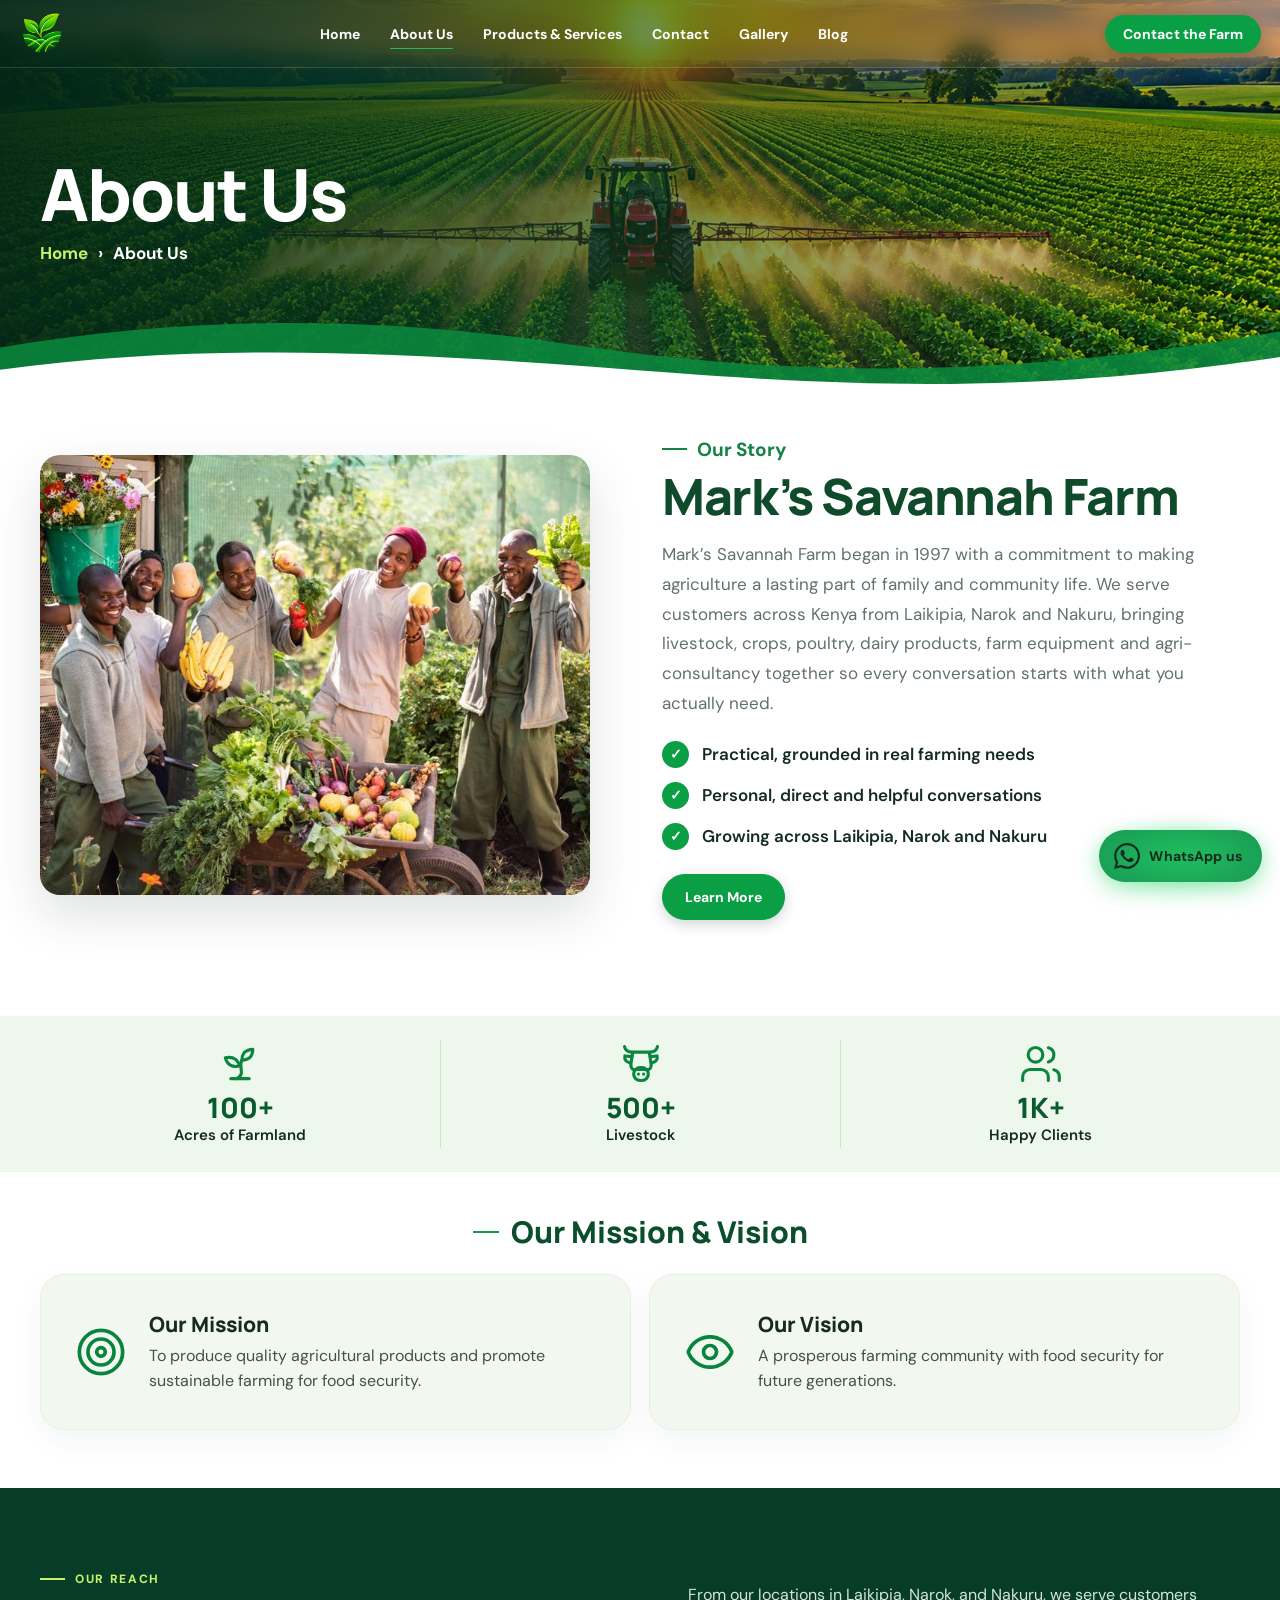
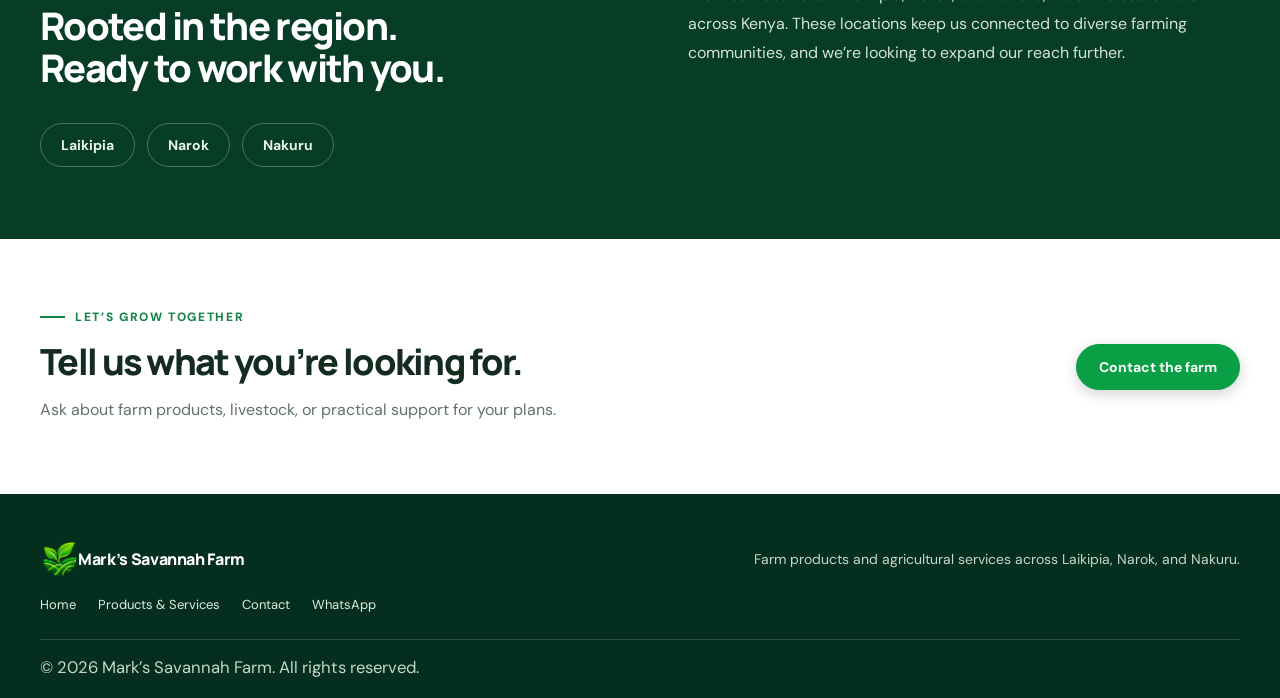
==== commit 75bb6f05: "Update product links and add shop functionality - Changed product links in products-and-services.htm" ====
--- a/about-us.html
+++ b/about-us.html
@@ -11,7 +11,7 @@
     <link rel="preconnect" href="https://fonts.googleapis.com">
     <link rel="preconnect" href="https://fonts.gstatic.com" crossorigin>
     <link href="https://fonts.googleapis.com/css2?family=DM+Sans:wght@400;500;600;700&family=Manrope:wght@400;500;600;700;800&display=swap" rel="stylesheet">
-    <link rel="stylesheet" href="CSS/site.css?v=105">
+    <link rel="stylesheet" href="CSS/site.css?v=107">
   </head>
   <body class="page-about">
     <nav class="nav">
@@ -41,10 +41,10 @@
             <div class="mega-col">
               <div class="mega-title">From the farm</div>
               <div class="mega-links">
-                <a href="https://wa.me/254706894568?text=Hello%20Mark%27s%20Savannah%20Farm%2C%20I%27d%20like%20to%20ask%20about%20your%20crops." target="_blank" rel="noopener" data-preview="crops">Crops</a>
-                <a href="https://wa.me/254706894568?text=Hello%20Mark%27s%20Savannah%20Farm%2C%20I%27d%20like%20to%20ask%20about%20poultry%20farming." target="_blank" rel="noopener" data-preview="poultryFarming">Poultry Farming</a>
-                <a href="https://wa.me/254706894568?text=Hello%20Mark%27s%20Savannah%20Farm%2C%20I%27d%20like%20to%20ask%20about%20your%20dairy%20products." target="_blank" rel="noopener" data-preview="dairy">Dairy Products</a>
-                <a href="products-and-services.html#farm-equipment" data-preview="equipment">Farm Equipment</a>
+                <a href="shop.html?category=Crops" data-preview="crops">Crops</a>
+                <a href="shop.html?category=Poultry" data-preview="poultryFarming">Poultry Farming</a>
+                <a href="shop.html?category=Dairy" data-preview="dairy">Dairy Products</a>
+                <a href="shop.html?category=Equipment" data-preview="equipment">Farm Equipment</a>
               </div>
             </div>
             <div class="mega-col">
@@ -62,7 +62,7 @@
         <a href="gallery.html">Gallery</a>
         <a href="blog.html">Blog</a>
       </div>
-      <a class="nav-quote" href="https://wa.me/254706894568?text=Hello%20Mark%27s%20Savannah%20Farm%2C%20I%27d%20like%20a%20quote." target="_blank" rel="noopener">Get a Quote</a>
+      <a class="nav-quote" href="contact.html">Contact the Farm</a>
     </nav>
 
     <main>
@@ -144,6 +144,6 @@
       </div>
     </footer>
     <a class="wa-float" href="https://wa.me/254706894568?text=Hello%20Mark%27s%20Savannah%20Farm%2C%20I%27d%20like%20to%20make%20an%20enquiry." target="_blank" rel="noopener" aria-label="Chat with Mark’s Savannah Farm on WhatsApp"><svg viewBox="0 0 24 24" aria-hidden="true"><path fill="currentColor" d="M17.47 14.38c-.3-.15-1.76-.87-2.03-.97-.27-.1-.47-.15-.67.15-.2.3-.77.97-.94 1.17-.17.2-.35.22-.65.07-.3-.15-1.26-.46-2.39-1.47-.88-.79-1.48-1.76-1.65-2.06-.17-.3-.02-.46.13-.61.14-.13.3-.35.45-.52.15-.17.2-.3.3-.5.1-.2.05-.37-.02-.52-.08-.15-.67-1.61-.92-2.21-.24-.58-.49-.5-.67-.51h-.57c-.2 0-.52.07-.79.37-.27.3-1.04 1.02-1.04 2.48s1.07 2.88 1.21 3.07c.15.2 2.1 3.2 5.08 4.49.71.3 1.26.49 1.69.63.71.23 1.36.2 1.87.12.57-.09 1.76-.72 2.01-1.41.25-.7.25-1.29.17-1.41-.07-.12-.27-.2-.57-.35m-5.42 7.4h-.01a9.87 9.87 0 0 1-5.03-1.38l-.36-.21-3.74.98 1-3.65-.24-.37a9.86 9.86 0 0 1-1.51-5.26c0-5.45 4.44-9.88 9.89-9.88 2.64 0 5.12 1.03 6.99 2.9a9.83 9.83 0 0 1 2.89 6.99c0 5.45-4.44 9.88-9.88 9.88m8.41-18.3A11.8 11.8 0 0 0 12.05 0C5.5 0 .16 5.34.16 11.89c0 2.1.55 4.14 1.59 5.95L.06 24l6.3-1.65a11.9 11.9 0 0 0 5.68 1.45h.01c6.55 0 11.89-5.34 11.89-11.9 0-3.18-1.24-6.17-3.48-8.41Z"/></svg><span class="wa-float-label">WhatsApp us</span></a>
-    <script src="JS/site.js?v=81"></script>
+    <script src="JS/site.js?v=86"></script>
   </body>
 </html>
--- a/CSS/site.css
+++ b/CSS/site.css
@@ -5546,3 +5546,654 @@
 html.page-blog .blog-cta p { margin:0; color:#5d685f; }
 @media(max-width:900px) { html.page-blog .blog-card-grid { grid-template-columns:repeat(2,minmax(0,1fr)); } html.page-blog .blog-featured { gap:24px; } }
 @media(max-width:640px) { html.page-blog .blog-intro { padding:46px 0 24px; } html.page-blog .blog-featured { grid-template-columns:1fr; gap:22px; padding:15px; margin-bottom:48px; } html.page-blog .blog-featured-image { height:240px; } html.page-blog .blog-list-section { padding:52px 0; } html.page-blog .blog-card-grid,html.page-blog .blog-articles { grid-template-columns:1fr; } html.page-blog .blog-card-image { height:210px; } html.page-blog .blog-articles { padding-top:52px; } html.page-blog .blog-article { padding:23px; } html.page-blog .blog-cta { display:block; padding:26px; } html.page-blog .blog-cta .about-primary-button { display:inline-flex; margin-top:20px; } }
+
+/* Phone-first farm app screens. */
+html.page-farm-app,html.page-farm-app *,html.page-farm-app *::before,html.page-farm-app *::after { box-sizing:border-box; }
+html.page-farm-app { min-height:100%; background:#eee9dc; color:#14251a; font-family:'DM Sans',Arial,sans-serif; }
+body.farm-app { min-height:100vh; min-height:100dvh; margin:0; background:#eee9dc; }
+html.page-farm-app [hidden] { display:none!important; }
+html.page-farm-app .app-shell { position:relative; width:100%; max-width:430px; min-height:100vh; min-height:100dvh; margin:0 auto; overflow:hidden; background:#fffdf6; box-shadow:0 0 42px #20382118; }
+html.page-farm-app .app-screen { min-height:100vh; min-height:100dvh; padding:env(safe-area-inset-top) 24px env(safe-area-inset-bottom); }
+html.page-farm-app .app-splash { position:relative; display:flex; flex-direction:column; justify-content:space-between; overflow:hidden; padding:0; color:#fff; background:#0a482a; }
+html.page-farm-app .splash-photo { position:absolute; inset:0; background:linear-gradient(180deg,#001b1260 0%,transparent 35%,transparent 62%,#00321d80 75%),url('../Assets/Splash%20Screen.png') center 48%/cover no-repeat; }
+html.page-farm-app .splash-brand { position:relative; z-index:1; display:flex; flex:1; flex-direction:column; align-items:center; justify-content:center; padding:45px 24px 90px; text-align:center; }
+html.page-farm-app .splash-brand img { width:min(300px,85%); filter:brightness(0) invert(1) drop-shadow(0 2px 10px #001b1277); }
+html.page-farm-app .splash-brand p { margin:5px 0 0; color:#fff; font:italic 700 18px Georgia,serif; text-shadow:0 1px 8px #052c1d; }
+html.page-farm-app .splash-bottom { position:relative; z-index:1; display:grid; justify-items:center; gap:22px; min-height:145px; padding:26px 24px calc(24px + env(safe-area-inset-bottom)); border-radius:50% 50% 0 0/18px 18px 0 0; background:#00572e; text-align:center; }
+html.page-farm-app .splash-bottom p { max-width:250px; margin:4px 0 0; font-size:16px; line-height:1.35; }
+html.page-farm-app .splash-progress { display:block; width:72px; height:6px; padding:0; border:0; border-radius:10px; background:#ffffff55; }
+html.page-farm-app .splash-progress span { display:block; width:50%; height:100%; border-radius:inherit; background:#fff; animation:splash-progress 1.8s ease-in-out forwards; }
+@keyframes splash-progress { to { width:100%; } }
+html.page-farm-app .app-onboarding { display:flex; flex-direction:column; gap:14px; background:#fffdf6; }
+html.page-farm-app .app-topbar { display:flex; min-height:35px; align-items:center; justify-content:space-between; }
+html.page-farm-app .app-back-site { display:grid; width:34px; height:34px; place-items:center; border:0; border-radius:50%; background:transparent; color:#101a14; font:400 34px/1 Arial,sans-serif; text-decoration:none; cursor:pointer; }
+html.page-farm-app .app-step { color:#101a14; font-size:14px; font-weight:800; }
+html.page-farm-app .onboarding-content { display:flex; flex:1; flex-direction:column; min-height:0; }
+html.page-farm-app .onboarding-copy { padding:10px 0 14px; }
+html.page-farm-app .onboarding-copy h1 { max-width:350px; margin:0 0 8px; color:#101613; font:800 clamp(27px,7.5vw,34px)/1.12 Manrope,'DM Sans',sans-serif; letter-spacing:-1.1px; }
+html.page-farm-app .onboarding-copy p { max-width:360px; margin:0; color:#263029; font-size:17px; line-height:1.36; }
+html.page-farm-app .onboarding-image { position:relative; flex:1; min-height:210px; max-height:42vh; overflow:hidden; border-radius:18px; background:#dce9d2; }
+html.page-farm-app .onboarding-image img { display:block; width:100%; height:100%; object-fit:cover; object-position:center; }
+html.page-farm-app .onboarding-image[data-onboarding-image="phone"] img { object-position:center 54%; }
+html.page-farm-app .onboarding-image[data-onboarding-image="farmer"] img { object-position:center 35%; }
+html.page-farm-app .onboarding-benefits { display:grid; gap:8px; padding:14px 0 2px; }
+html.page-farm-app .onboarding-benefits > div { display:flex; min-height:42px; align-items:center; gap:13px; color:#17211a; font-size:14px; font-weight:700; }
+html.page-farm-app .benefit-icon { display:grid; flex:0 0 40px; width:40px; height:40px; place-items:center; border-radius:50%; background:#066137; color:#fff; font:800 20px/1 Arial,sans-serif; }
+html.page-farm-app .onboarding-footer { display:grid; gap:13px; padding:4px 0 3px; }
+html.page-farm-app .onboarding-dots { display:flex; justify-content:center; gap:9px; }
+html.page-farm-app .onboarding-dots button { width:11px; height:11px; padding:0; border:0; border-radius:50%; background:#c9c9a9; cursor:pointer; }
+html.page-farm-app .onboarding-dots button[aria-current="step"] { background:#07582f; }
+html.page-farm-app .app-primary { display:flex; width:100%; min-height:52px; align-items:center; justify-content:center; gap:10px; padding:12px 18px; border:0; border-radius:999px; background:#00602f; color:#fff; font:800 17px Manrope,'DM Sans',sans-serif; cursor:pointer; transition:background .2s,transform .2s; }
+html.page-farm-app .app-primary:hover { transform:translateY(-1px); background:#004d28; }
+html.page-farm-app .onboarding-skip { justify-self:center; padding:3px 10px; color:#3d5845; font-size:12px; text-decoration:none; }
+html.page-farm-app .app-auth { display:flex; flex-direction:column; gap:10px; overflow-y:auto; overscroll-behavior:contain; -webkit-overflow-scrolling:touch; padding-top:max(12px,env(safe-area-inset-top)); background:linear-gradient(180deg,#fffdf8 0%,#fffdf8 84%,#eaf1de 84%,#f5f2de 100%); }
+html.page-farm-app .auth-skip { color:#17211a; font-size:14px; font-weight:700; text-decoration:none; }
+html.page-farm-app .auth-brand { display:grid; justify-items:center; gap:4px; padding:4px 0 7px; text-align:center; }
+html.page-farm-app .auth-brand img { width:min(188px,60%); height:54px; object-fit:contain; }
+html.page-farm-app .auth-mode-label { margin-top:2px; color:#101613; font:800 24px/1.15 Manrope,'DM Sans',sans-serif; letter-spacing:-.5px; }
+html.page-farm-app .auth-brand p { margin:0; color:#3c443f; font-size:14px; }
+html.page-farm-app .app-form { display:grid; gap:9px; }
+html.page-farm-app .app-input { display:flex; min-height:48px; align-items:center; gap:11px; padding:0 13px; border:1px solid #d7d7d0; border-radius:14px; background:#fff; color:#161e19; }
+html.page-farm-app .app-input:focus-within { border-color:#12814b; box-shadow:0 0 0 3px #12814b18; }
+html.page-farm-app .app-input > span { width:20px; flex:none; color:#16261c; font-size:20px; text-align:center; }
+html.page-farm-app .app-input input { width:100%; min-width:0; height:45px; padding:0; border:0; outline:0; background:transparent; color:#16221a; font:400 14px 'DM Sans',sans-serif; }
+html.page-farm-app .app-input input::placeholder { color:#737871; opacity:1; }
+html.page-farm-app .password-toggle { flex:none; padding:5px; border:0; background:transparent; color:#45524a; font-size:17px; cursor:pointer; }
+html.page-farm-app .form-meta { display:flex; align-items:center; justify-content:space-between; gap:8px; padding:0 3px; font-size:12px; }
+html.page-farm-app .form-meta label { display:flex; align-items:center; gap:6px; }
+html.page-farm-app .form-meta input,.terms-check input { width:16px; height:16px; accent-color:#076137; }
+html.page-farm-app .form-meta button,.auth-switch button { padding:0; border:0; background:transparent; color:#075a30; font:700 12px 'DM Sans',sans-serif; text-decoration:underline; cursor:pointer; }
+html.page-farm-app .auth-submit { margin-top:1px; }
+html.page-farm-app .app-divider { display:flex; align-items:center; gap:12px; color:#687169; font-size:13px; }
+html.page-farm-app .app-divider::before,html.page-farm-app .app-divider::after { height:1px; flex:1; background:#d8ddd5; content:''; }
+html.page-farm-app .social-auth-button { display:flex; min-height:44px; align-items:center; justify-content:center; gap:10px; border:1px solid #d0d2cc; border-radius:999px; background:#fff; color:#1e2c22; font:700 13px 'DM Sans',sans-serif; cursor:pointer; }
+html.page-farm-app .social-auth-button:hover { background:#f4f8f2; border-color:#99b69e; }
+html.page-farm-app .google-mark { color:#4285f4; font:800 18px Arial,sans-serif; text-shadow:1px 1px #34a853,-1px -1px #ea4335; }
+html.page-farm-app .whatsapp-mark { color:#16a34a; font-size:19px; }
+html.page-farm-app .auth-switch { margin:2px 0 1px; color:#2c352f; font-size:13px; text-align:center; }
+html.page-farm-app .auth-switch button { font-size:13px; }
+html.page-farm-app .app-prototype-note { margin:auto 0 0; padding:6px 0 3px; color:#758076; font-size:10px; line-height:1.3; text-align:center; }
+html.page-farm-app .terms-check { display:flex; align-items:flex-start; gap:8px; color:#263029; font-size:12px; line-height:1.4; }
+html.page-farm-app .terms-check input { flex:none; margin:1px 0 0; }
+html.page-farm-app .terms-check a { color:#075a30; font-weight:700; text-underline-offset:2px; }
+html.page-farm-app .app-error { display:none; margin:0; color:#a62e24; font-size:12px; line-height:1.35; }
+html.page-farm-app .app-error.is-visible { display:block; }
+html.page-farm-app .app-toast { position:fixed; z-index:20; right:16px; bottom:calc(16px + env(safe-area-inset-bottom)); left:16px; width:max-content; max-width:calc(100% - 32px); margin:auto; padding:11px 15px; transform:translateY(15px); border-radius:10px; background:#173d28; color:#fff; font-size:13px; opacity:0; pointer-events:none; transition:opacity .2s,transform .2s; }
+html.page-farm-app .app-toast.is-visible { transform:translateY(0); opacity:1; }
+@media(max-height:720px) { html.page-farm-app .app-screen { padding-right:20px; padding-left:20px; } html.page-farm-app .app-onboarding { gap:8px; } html.page-farm-app .onboarding-copy { padding:3px 0 7px; } html.page-farm-app .onboarding-image { min-height:165px; max-height:34vh; } html.page-farm-app .onboarding-benefits { gap:4px; padding-top:8px; } html.page-farm-app .benefit-icon { flex-basis:34px; width:34px; height:34px; } html.page-farm-app .onboarding-benefits > div { min-height:36px; font-size:13px; } html.page-farm-app .app-auth { gap:6px; } html.page-farm-app .app-input { min-height:43px; } html.page-farm-app .app-input input { height:40px; } html.page-farm-app .social-auth-button { min-height:40px; } }
+@media(min-width:700px) { html.page-farm-app .app-shell { min-height:min(900px,100vh); margin:24px auto; border:8px solid #17241d; border-radius:34px; } html.page-farm-app .app-screen { min-height:min(884px,calc(100vh - 48px)); border-radius:26px; } body.farm-app { display:flow-root; } }
+
+/* Homepage app install prompt. */
+html.page-index .app-install-dialog { position:fixed; width:min(410px,calc(100% - 32px)); max-width:none; max-height:min(92dvh,740px); padding:26px; overflow:auto; border:1px solid #dfe7dd; border-radius:24px; background:#fffdf6; color:#17251b; box-shadow:0 24px 90px #061d1290; text-align:center; }
+html.page-index .app-install-dialog::backdrop { background:#071b11a6; backdrop-filter:blur(4px); }
+html.page-index .app-install-dialog[open] { animation:install-dialog-in .24s ease-out both; }
+@keyframes install-dialog-in { from { opacity:0; transform:translateY(12px) scale(.98); } to { opacity:1; transform:translateY(0) scale(1); } }
+html.page-index .app-install-close { position:absolute; top:12px; right:14px; width:34px; height:34px; border:0; border-radius:50%; background:#eff3eb; color:#31513a; font-size:24px; line-height:1; cursor:pointer; }
+html.page-index .app-install-mark { width:48px; height:48px; margin:0 auto 8px; overflow:hidden; border-radius:15px; background:#eaf3e5; }
+html.page-index .app-install-mark img { width:100%; height:100%; object-fit:cover; }
+html.page-index .app-install-kicker { margin:0; color:#08743a; font:800 12px Manrope,sans-serif; letter-spacing:.07em; text-transform:uppercase; }
+html.page-index .app-install-dialog h2 { margin:8px 0; color:#133b26; font:800 28px/1.12 Manrope,sans-serif; letter-spacing:-.8px; }
+html.page-index .app-install-copy { max-width:330px; margin:0 auto 16px; color:#56645a; font-size:15px; line-height:1.5; }
+html.page-index .app-install-photo { display:block; width:100%; height:145px; margin:0 0 16px; border-radius:15px; object-fit:cover; object-position:center 48%; }
+html.page-index .app-install-primary { display:flex; width:100%; min-height:49px; align-items:center; justify-content:center; border:0; border-radius:999px; background:#00602f; color:#fff; font:800 16px Manrope,sans-serif; cursor:pointer; }
+html.page-index .app-install-primary:hover { background:#004d28; }
+html.page-index .app-install-open { display:block; margin:12px 0 0; color:#086536; font-size:14px; font-weight:800; text-decoration:underline; text-underline-offset:3px; }
+html.page-index .app-install-later { margin-top:13px; padding:7px 16px; border:0; background:transparent; color:#69756b; font:600 13px 'DM Sans',sans-serif; cursor:pointer; }
+html.page-index .app-install-help { margin:14px 0 0; padding:12px 14px; border-radius:12px; background:#eff5eb; color:#394b3d; font-size:13px; line-height:1.5; text-align:left; }
+@media(max-width:560px) { html.page-index .app-install-dialog { position:fixed; inset:auto 0 0; width:100%; max-width:none; max-height:92dvh; margin:0; padding:24px 22px calc(20px + env(safe-area-inset-bottom)); border:0; border-radius:24px 24px 0 0; box-shadow:0 -16px 60px #061d1238; } html.page-index .app-install-photo { height:125px; } }
+html.page-farm-app:not(.android-app) .app-shell { display:none; }
+html.page-farm-app .app-not-android { display:none; }
+html.page-farm-app:not(.android-app) .app-not-android { display:grid; min-height:100vh; min-height:100dvh; align-content:center; justify-items:center; gap:12px; padding:30px; background:#fffdf6; color:#193c29; text-align:center; }
+html.page-farm-app .app-not-android img { width:76px; height:76px; }
+html.page-farm-app .app-device-kicker { margin:0; color:#08743a; font:800 12px Manrope,sans-serif; letter-spacing:.08em; text-transform:uppercase; }
+html.page-farm-app .app-not-android h1 { margin:0; font:800 30px/1.15 Manrope,sans-serif; }
+html.page-farm-app .app-not-android p:not(.app-device-kicker) { max-width:360px; margin:0; color:#56645a; font-size:16px; line-height:1.6; }
+html.page-farm-app .app-not-android a { margin-top:7px; padding:13px 22px; border-radius:999px; background:#00602f; color:#fff; font-weight:800; text-decoration:none; }
+
+/* ===== Farm app polish + launch animation (v108) ===== */
+html.page-farm-app { -webkit-tap-highlight-color:transparent; -webkit-font-smoothing:antialiased; }
+html.page-farm-app button, html.page-farm-app a { touch-action:manipulation; }
+html.page-farm-app :focus-visible { outline:3px solid #d9a441; outline-offset:2px; }
+html.page-farm-app .app-shell { background:#fffdf6; }
+
+/* Launch sequence: green field -> photo opens from the centre -> logo, tagline, panel rise in */
+html.page-farm-app .splash-photo { animation:splash-open 1.25s cubic-bezier(.22,.7,.2,1) both, splash-drift 4.2s ease-out both; }
+html.page-farm-app .splash-brand img { animation:splash-rise .85s cubic-bezier(.2,.8,.2,1) .45s both; }
+html.page-farm-app .splash-brand p { color:#f4d98e; animation:splash-rise .85s cubic-bezier(.2,.8,.2,1) .8s both; }
+html.page-farm-app .splash-bottom { animation:splash-panel .75s cubic-bezier(.2,.8,.2,1) 1s both; }
+html.page-farm-app .splash-bottom p { opacity:.92; }
+html.page-farm-app .splash-progress { width:84px; height:5px; overflow:hidden; }
+html.page-farm-app .splash-progress span { width:0; background:#f4d98e; animation:splash-progress 1.4s ease-in-out 1.05s forwards; }
+html.page-farm-app .app-splash { transition:opacity .38s ease,transform .38s ease; }
+html.page-farm-app .app-splash.is-leaving { opacity:0; transform:scale(1.04); pointer-events:none; }
+@keyframes splash-open { from { clip-path:circle(0% at 50% 44%); } to { clip-path:circle(85% at 50% 44%); } }
+@keyframes splash-drift { from { transform:scale(1.14); } to { transform:scale(1); } }
+@keyframes splash-rise { from { opacity:0; transform:translateY(22px); } to { opacity:1; transform:none; } }
+@keyframes splash-panel { from { transform:translateY(100%); } to { transform:none; } }
+
+/* Screen changes */
+html.page-farm-app .app-onboarding.is-active, html.page-farm-app .app-auth.is-active { animation:screen-in .4s cubic-bezier(.2,.8,.2,1) both; }
+html.page-farm-app .onboarding-content.is-swap .onboarding-copy, html.page-farm-app .onboarding-content.is-swap .onboarding-benefits { animation:screen-in .35s ease-out both; }
+html.page-farm-app .onboarding-content.is-swap .onboarding-image img { animation:image-in .5s ease-out both; }
+@keyframes screen-in { from { opacity:0; transform:translateY(14px); } to { opacity:1; transform:none; } }
+@keyframes image-in { from { opacity:.3; transform:scale(1.06); } to { opacity:1; transform:none; } }
+
+/* Onboarding */
+html.page-farm-app .app-screen { padding-right:22px; padding-left:22px; }
+html.page-farm-app .app-back-site { width:40px; height:40px; margin-left:-6px; background:#eef2e8; color:#14391f; font-size:28px; padding-bottom:3px; }
+html.page-farm-app .app-step { padding:6px 12px; border-radius:999px; background:#eef2e8; color:#14391f; }
+html.page-farm-app .onboarding-copy h1 { font-size:clamp(27px,7.6vw,33px); color:#0d2b19; }
+html.page-farm-app .onboarding-copy p { color:#47564b; font-size:16px; line-height:1.5; }
+html.page-farm-app .onboarding-image { border-radius:24px; box-shadow:0 18px 36px -18px #06472a66; }
+html.page-farm-app .onboarding-benefits { gap:6px; }
+html.page-farm-app .onboarding-benefits > div { color:#1c2a20; font-weight:600; }
+html.page-farm-app .benefit-icon { flex-basis:38px; width:38px; height:38px; background:#e3efdc; color:#00602f; }
+html.page-farm-app .benefit-icon svg, html.page-farm-app .app-input > span svg, html.page-farm-app .password-toggle svg, html.page-farm-app .whatsapp-mark svg { width:20px; height:20px; fill:none; stroke:currentColor; stroke-width:1.8; stroke-linecap:round; stroke-linejoin:round; }
+html.page-farm-app .onboarding-dots button { width:9px; height:9px; background:#d4d8c4; transition:width .25s,background .25s; }
+html.page-farm-app .onboarding-dots button[aria-current="step"] { width:26px; border-radius:6px; background:#00602f; }
+html.page-farm-app .app-primary { min-height:54px; font-size:16px; box-shadow:0 10px 22px -10px #00602fcc; }
+html.page-farm-app .app-primary:hover { transform:none; }
+html.page-farm-app .app-primary:active, html.page-farm-app .social-auth-button:active { transform:scale(.98); }
+html.page-farm-app .onboarding-skip { padding:8px 14px; color:#47564b; font-size:13px; }
+
+/* Sign in / sign up */
+html.page-farm-app .app-auth { gap:12px; background:#fffdf6; }
+html.page-farm-app .auth-skip { padding:6px 0; color:#00602f; }
+html.page-farm-app .auth-brand { gap:6px; padding:8px 0 10px; }
+html.page-farm-app .auth-mode-label { font-size:26px; color:#0d2b19; }
+html.page-farm-app .auth-brand p { color:#5b685f; }
+html.page-farm-app .app-form { gap:12px; }
+html.page-farm-app .app-input { min-height:54px; border:1.5px solid #dfe3d4; border-radius:16px; transition:border-color .2s,box-shadow .2s; }
+html.page-farm-app .app-input:focus-within { border-color:#00602f; box-shadow:0 0 0 4px #00602f1f; }
+html.page-farm-app .app-input > span { color:#00602f; display:grid; place-items:center; }
+html.page-farm-app .app-input input { height:50px; font-size:16px; }
+html.page-farm-app .password-toggle { display:grid; place-items:center; width:36px; height:36px; margin-right:-8px; border-radius:50%; color:#5b685f; }
+html.page-farm-app .form-meta, html.page-farm-app .terms-check { font-size:13px; }
+html.page-farm-app .social-auth-button { min-height:50px; border-width:1.5px; border-color:#dfe3d4; font-size:14px; }
+html.page-farm-app .whatsapp-mark { display:grid; place-items:center; color:#16a34a; }
+html.page-farm-app .app-prototype-note { color:#6c786f; font-size:11px; }
+html.page-farm-app .app-toast { border-radius:14px; box-shadow:0 12px 30px -12px #06472a99; }
+html.page-farm-app .app-required-note { margin:-4px 0 0; color:#647168; font-size:11px; line-height:1.2; text-align:right; }
+html.page-farm-app .app-required-note span, html.page-farm-app .app-input.is-required::after, html.page-farm-app .terms-check.is-required::after { color:#b43a2d; font-weight:800; }
+html.page-farm-app .app-input.is-required::after { flex:none; margin-left:-4px; content:'*'; }
+html.page-farm-app .terms-check.is-required::after { content:'*'; }
+html.page-farm-app .password-rules { margin:-3px 1px 0; }
+html.page-farm-app .password-rules > p { margin:0 0 5px; color:#68756b; font-size:11px; font-weight:700; }
+html.page-farm-app .password-rules ul { display:grid; grid-template-columns:repeat(2,minmax(0,1fr)); gap:5px 9px; margin:0; padding:0; list-style:none; }
+html.page-farm-app .password-rules li { display:flex; align-items:center; gap:5px; color:#68756b; font-size:10px; line-height:1.25; }
+html.page-farm-app .password-rules li::before { content:'○'; color:#9aa59a; font-size:12px; font-weight:800; }
+html.page-farm-app .password-rules li.is-met { color:#08713b; }
+html.page-farm-app .password-rules li.is-met::before { content:'✓'; color:#08713b; }
+html.page-farm-app .auth-logo-lockup { display:flex; width:min(210px,70%); align-items:center; justify-content:center; margin:2px 0 6px; }
+html.page-farm-app .auth-logo-lockup img { display:block; width:100%; height:54px; object-fit:contain; }
+html.page-farm-app .app-field-label { display:block; margin:0 0 -9px; color:#818981; font:500 13px/1.2 'DM Sans',sans-serif; }
+html.page-farm-app .app-field-label span { color:#cf4034; font-weight:800; }
+html.page-farm-app .app-input.is-required::after { display:none; }
+html.page-farm-app .password-toggle { display:block; width:auto; height:auto; margin:0 -4px 0 4px; padding:5px 3px; border-radius:0; color:#515a52; font:500 12px 'DM Sans',sans-serif; text-decoration:underline; text-underline-offset:2px; }
+html.page-farm-app .google-mark { display:block; width:19px; height:19px; flex:none; color:initial; text-shadow:none; }
+html.page-farm-app .facebook-mark { display:block; width:19px; height:19px; flex:none; }
+html.page-farm-app .password-rules { margin:-5px 0 0; }
+html.page-farm-app .password-rules > p { margin:0 0 5px; color:#828a82; font-size:11px; font-weight:500; }
+html.page-farm-app .password-rules ul { display:flex; flex-wrap:wrap; gap:5px; }
+html.page-farm-app .password-rules li { min-height:22px; padding:3px 8px 3px 6px; border-radius:999px; background:#eceeeb; color:#727a73; font-size:10px; white-space:nowrap; }
+html.page-farm-app .password-rules li::before { content:'✓'; font-size:10px; color:#8b938c; }
+html.page-farm-app .password-rules li.is-met { background:#e4f7e8; color:#17743a; }
+html.page-farm-app .password-rules li.is-met::before { color:#07963b; }
+html.page-farm-app .app-shell { height:100dvh; min-height:0; overflow-x:hidden; overflow-y:auto; overscroll-behavior-y:contain; }
+html.page-farm-app .app-auth.is-sign-up { height:auto; min-height:100dvh; max-height:none; overflow:visible; padding-bottom:calc(18px + env(safe-area-inset-bottom)); }
+html.page-farm-app .app-auth.is-sign-up > * { flex:0 0 auto; }
+@media(min-width:700px) { html.page-farm-app .app-shell { height:min(900px,calc(100vh - 48px)); } html.page-farm-app .app-auth.is-sign-up { min-height:100%; } }
+
+/* Plain, readable layout for the app's Terms and Privacy pages. */
+html.page-legal, html.page-legal * { box-sizing:border-box; }
+html.page-legal { background:#f4f7f3; color:#223329; font-family:'DM Sans',Arial,sans-serif; }
+html.page-legal body { margin:0; min-height:100vh; }
+html.page-legal .legal-shell { width:min(100% - 32px, 900px); margin:0 auto; }
+html.page-legal .legal-header { display:flex; align-items:center; justify-content:space-between; gap:18px; min-height:82px; border-bottom:1px solid #dce6dc; }
+html.page-legal .legal-brand { display:inline-flex; align-items:center; }
+html.page-legal .legal-brand img { display:block; width:190px; max-height:54px; object-fit:contain; object-position:left center; }
+html.page-legal .legal-back { display:inline-flex; align-items:center; justify-content:center; min-height:42px; padding:0 17px; border-radius:999px; background:#075b31; color:#fff; font-size:14px; font-weight:700; text-decoration:none; }
+html.page-legal .legal-back:hover, html.page-legal .legal-back:focus-visible { background:#08783e; }
+html.page-legal .legal-content { margin:34px 0 48px; padding:clamp(24px,5vw,56px); border:1px solid #e2eae0; border-radius:22px; background:#fff; box-shadow:0 16px 50px #173d250d; }
+html.page-legal .legal-kicker { margin:0 0 10px; color:#168246; font-size:13px; font-weight:800; letter-spacing:.11em; text-transform:uppercase; }
+html.page-legal .legal-content h1 { margin:0; color:#103f27; font:800 clamp(32px,5vw,48px)/1.12 Manrope,'DM Sans',sans-serif; letter-spacing:-1.5px; }
+html.page-legal .legal-updated { margin:12px 0 27px; color:#69766c; font-size:13px; }
+html.page-legal .legal-content p { color:#4a584e; font-size:16px; line-height:1.75; }
+html.page-legal .legal-content h2 { margin:30px 0 8px; color:#16492d; font:800 20px/1.35 Manrope,'DM Sans',sans-serif; }
+html.page-legal .legal-content a { color:#08713a; font-weight:700; text-underline-offset:3px; }
+html.page-legal .legal-related { display:flex; flex-wrap:wrap; gap:12px 22px; margin-top:34px; padding-top:22px; border-top:1px solid #e4ebe2; }
+html.page-legal .legal-related a { font-size:14px; }
+html.page-legal .legal-footer { padding:0 0 28px; color:#718075; font-size:13px; text-align:center; }
+@media (max-width:560px) {
+  html.page-legal .legal-shell { width:min(100% - 22px,900px); }
+  html.page-legal .legal-header { min-height:70px; }
+  html.page-legal .legal-brand img { width:148px; max-height:44px; }
+  html.page-legal .legal-back { min-height:38px; padding:0 12px; font-size:12px; }
+  html.page-legal .legal-content { margin:18px 0 30px; padding:22px 19px; border-radius:16px; }
+  html.page-legal .legal-content p { font-size:15px; }
+  html.page-legal .legal-content h2 { font-size:18px; }
+}
+@media (prefers-reduced-motion:reduce) {
+  html.page-farm-app *, html.page-farm-app *::before, html.page-farm-app *::after { animation:none!important; transition:none!important; }
+  html.page-farm-app .splash-progress span { width:100%; }
+}
+
+/* ===== Phone mode: show the green emblem instead of the wordmark logo (v119) ===== */
+html.page-farm-app .splash-name { display:none; }
+@media (max-width:699px) {
+  html.page-farm-app .splash-brand picture, html.page-farm-app .auth-logo-lockup picture, html.page-legal .legal-brand picture { display:block; }
+  html.page-farm-app .splash-brand img { width:150px; height:140px; object-fit:contain; border-radius:0; box-shadow:none; filter:drop-shadow(0 10px 22px #001b12aa); }
+  html.page-farm-app .splash-name { display:block; margin:16px 0 2px; color:#fff; font:800 26px/1.1 Manrope,'DM Sans',sans-serif; letter-spacing:-.6px; text-shadow:0 2px 12px #052c1d; animation:splash-rise .85s cubic-bezier(.2,.8,.2,1) .65s both; }
+  html.page-farm-app .auth-logo-lockup { width:auto; }
+  html.page-farm-app .auth-logo-lockup img { width:84px; height:78px; object-fit:contain; border-radius:0; box-shadow:none; }
+  html.page-legal .legal-brand img { width:48px; height:44px; max-height:none; object-fit:contain; border-radius:0; }
+}
+
+/* ===== Fixed splash sequence: 2.7 second hold followed by a 0.4 second fade ===== */
+html.page-farm-app .splash-photo { animation:splash-open .8s cubic-bezier(.22,.7,.2,1) both, splash-drift 2s ease-out both; }
+html.page-farm-app .splash-brand img { animation:splash-rise .55s cubic-bezier(.2,.8,.2,1) .2s both; }
+html.page-farm-app .splash-name { animation-duration:.55s; animation-delay:.35s; }
+html.page-farm-app .splash-brand p { animation:splash-rise .55s cubic-bezier(.2,.8,.2,1) .45s both; }
+html.page-farm-app .splash-bottom { animation:splash-panel .5s cubic-bezier(.2,.8,.2,1) .55s both; }
+html.page-farm-app .splash-progress span { animation:splash-progress .9s ease-in-out .7s forwards; }
+html.page-farm-app .app-splash.is-leaving { transition-duration:.4s; }
+@media (prefers-reduced-motion:reduce) {
+  html.page-farm-app .app-splash.is-leaving { transition:none!important; }
+}
+
+/* Phone-first buyer dashboard */
+html.page-customer-account { background:#f3f6f1; color:#18271d; font-family:'DM Sans',Arial,sans-serif; }
+html.page-customer-account body { min-height:100vh; margin:0; background:#f3f6f1; color:#18271d; font:15px/1.5 'DM Sans',Arial,sans-serif; }
+html.page-customer-account .buyer-app { width:min(100%,560px); min-height:100vh; margin:0 auto; padding:0 0 calc(82px + env(safe-area-inset-bottom)); background:#f3f6f1; }
+html.page-customer-account .buyer-topbar { position:sticky; z-index:20; top:0; display:flex; height:68px; align-items:center; justify-content:space-between; padding:0 20px; border-bottom:1px solid #e7ece5; background:#ffffffed; backdrop-filter:blur(14px); }
+html.page-customer-account .buyer-brand { display:flex; align-items:center; gap:10px; color:#084c2d; text-decoration:none; }
+html.page-customer-account a.buyer-brand { color:#084c2d; }
+html.page-customer-account .buyer-brand img { width:42px; height:42px; border-radius:50%; object-fit:contain; }
+html.page-customer-account .buyer-brand strong, html.page-customer-account .buyer-brand small { display:block; line-height:1.05; }
+html.page-customer-account .buyer-brand strong { font:800 17px/1 Manrope,'DM Sans',sans-serif; letter-spacing:.02em; }
+html.page-customer-account .buyer-brand small { margin-top:4px; font-size:10px; font-weight:800; letter-spacing:.13em; }
+html.page-customer-account .buyer-profile-shortcut { display:grid; width:40px; height:40px; place-items:center; border-radius:50%; background:#e4f0e3; color:#075c3b; text-decoration:none; }
+html.page-customer-account .buyer-profile-shortcut span { font-size:14px; font-weight:800; }
+html.page-farm-app .social-auth-options { display:flex; align-items:center; justify-content:center; gap:12px; }
+html.page-farm-app .social-auth-options .social-auth-button { display:grid; width:54px; height:50px; min-height:50px; flex:none; place-items:center; padding:0; border-radius:15px; }
+html.page-farm-app .social-auth-options .google-mark { width:21px; height:21px; }
+html.page-farm-app .social-auth-options .facebook-mark, html.page-farm-app .social-auth-options .apple-mark { display:block; width:21px; height:21px; flex:none; }
+html.page-farm-app .social-auth-options .apple-mark { color:#111; }
+html.page-customer-account .buyer-main { display:grid; gap:23px; padding:19px 16px 12px; }
+html.page-customer-account .buyer-welcome { padding:23px 21px 20px; overflow:hidden; border-radius:23px; background:radial-gradient(circle at 92% 12%,#3e9e50 0,transparent 36%),linear-gradient(145deg,#075c38,#053d29 78%); color:#fff; box-shadow:0 12px 30px #06472a25; }
+html.page-customer-account .buyer-kicker { margin:0 0 7px; color:#568b60; font-size:10px; font-weight:800; letter-spacing:.13em; }
+html.page-customer-account .buyer-welcome .buyer-kicker { color:#b2e6b4; }
+html.page-customer-account .buyer-welcome h1 { margin:0; font:800 clamp(25px,7vw,32px)/1.14 Manrope,'DM Sans',sans-serif; letter-spacing:-.8px; }
+html.page-customer-account .buyer-welcome-copy { max-width:340px; margin:9px 0 17px; color:#e2f0e4; font-size:14px; line-height:1.5; }
+html.page-customer-account .buyer-primary-action { display:flex; min-height:48px; align-items:center; justify-content:center; gap:9px; padding:0 18px; border:0; border-radius:15px; background:#a5ec45; color:#113b21; font:800 15px 'DM Sans',sans-serif; text-decoration:none; cursor:pointer; transition:transform .18s ease,background .18s ease; }
+html.page-customer-account .buyer-primary-action:hover { transform:translateY(-1px); background:#b8f36b; }
+html.page-customer-account .buyer-primary-action svg { width:19px; height:19px; fill:none; stroke:currentColor; stroke-width:1.8; stroke-linecap:round; stroke-linejoin:round; }
+html.page-customer-account .buyer-region { display:flex; align-items:center; gap:7px; margin-top:15px; color:#d5ead6; font-size:11px; font-weight:600; }
+html.page-customer-account .buyer-region svg { width:15px; height:15px; fill:none; stroke:currentColor; stroke-width:1.8; }
+html.page-customer-account .buyer-section { min-width:0; scroll-margin-top:82px; }
+html.page-customer-account .buyer-section-heading { display:flex; align-items:flex-end; justify-content:space-between; gap:10px; margin:0 1px 12px; }
+html.page-customer-account .buyer-section-heading .buyer-kicker { margin-bottom:3px; }
+html.page-customer-account .buyer-section-heading h2 { margin:0; color:#173a25; font:800 19px/1.2 Manrope,'DM Sans',sans-serif; letter-spacing:-.4px; }
+html.page-customer-account .buyer-section-heading > a, html.page-customer-account .buyer-text-button { padding:0; border:0; background:transparent; color:#08723e; font:700 12px 'DM Sans',sans-serif; text-decoration:none; cursor:pointer; }
+html.page-customer-account .buyer-category-grid { display:grid; grid-template-columns:repeat(2,minmax(0,1fr)); gap:10px; }
+html.page-customer-account .buyer-category { display:grid; min-height:130px; align-content:start; justify-items:start; gap:5px; padding:13px; border:1px solid #e5ebe3; border-radius:17px; background:#fff; color:#183a25; text-align:left; box-shadow:0 5px 16px #183d2508; cursor:pointer; transition:transform .18s ease,border-color .18s ease,box-shadow .18s ease; }
+html.page-customer-account .buyer-category:hover, html.page-customer-account .buyer-category:focus-visible { transform:translateY(-2px); border-color:#acd1a9; box-shadow:0 10px 24px #183d2511; }
+html.page-customer-account .buyer-category-icon { display:grid; width:37px; height:37px; place-items:center; margin-bottom:3px; border-radius:12px; background:#edf6e9; font-size:21px; }
+html.page-customer-account .buyer-category strong { font-size:14px; line-height:1.2; }
+html.page-customer-account .buyer-category small { color:#718075; font-size:11px; line-height:1.3; }
+html.page-customer-account .buyer-activity-grid { display:grid; grid-template-columns:repeat(2,minmax(0,1fr)); gap:10px; }
+html.page-customer-account .buyer-activity-card { display:grid; grid-template-columns:42px 1fr; grid-template-rows:auto auto; align-items:center; column-gap:10px; min-height:75px; padding:12px; border:1px solid #e4ebe2; border-radius:16px; background:#fff; color:#183a25; text-decoration:none; }
+html.page-customer-account .buyer-activity-icon { display:grid; grid-row:1/3; width:40px; height:40px; place-items:center; border-radius:13px; background:#edf6e9; color:#08723e; }
+html.page-customer-account .buyer-activity-icon svg { width:21px; height:21px; fill:none; stroke:currentColor; stroke-width:1.7; stroke-linecap:round; stroke-linejoin:round; }
+html.page-customer-account .buyer-activity-value { font:800 19px/1 Manrope,'DM Sans',sans-serif; }
+html.page-customer-account .buyer-activity-label { color:#66776a; font-size:10px; font-weight:600; }
+html.page-customer-account .buyer-panel { padding:16px; border:1px solid #e4ebe2; border-radius:18px; background:#fff; box-shadow:0 5px 18px #183d2507; }
+html.page-customer-account .buyer-panel .buyer-section-heading { margin:0 0 7px; }
+html.page-customer-account .buyer-section-copy { margin:0 0 12px; color:#718075; font-size:12px; }
+html.page-customer-account .buyer-orders-list, html.page-customer-account .buyer-saved-list { display:grid; gap:9px; }
+html.page-customer-account .buyer-empty-state { display:grid; justify-items:start; gap:5px; padding:14px; border-radius:13px; background:#f5f8f3; }
+html.page-customer-account .buyer-empty-state strong { color:#23442e; font-size:13px; }
+html.page-customer-account .buyer-empty-state p { margin:0; color:#718075; font-size:11px; line-height:1.45; }
+html.page-customer-account .buyer-empty-state a { margin-top:5px; color:#08723e; font-size:12px; font-weight:800; text-decoration:none; }
+html.page-customer-account .buyer-order-entry, html.page-customer-account .buyer-saved-entry { display:flex; align-items:center; justify-content:space-between; gap:12px; padding:11px 12px; border:1px solid #e9eee7; border-radius:12px; }
+html.page-customer-account .buyer-order-entry strong, html.page-customer-account .buyer-saved-entry strong { display:block; color:#23442e; font-size:12px; }
+html.page-customer-account .buyer-order-entry small, html.page-customer-account .buyer-saved-entry small { display:block; margin-top:3px; color:#718075; font-size:10px; }
+html.page-customer-account .buyer-order-status { flex:none; padding:5px 8px; border-radius:999px; background:#eff5e9; color:#446745; font-size:10px; font-weight:700; }
+html.page-customer-account .buyer-profile-grid { display:grid; grid-template-columns:1fr 1fr; gap:13px 10px; margin:14px 0 0; }
+html.page-customer-account .buyer-profile-grid div { min-width:0; }
+html.page-customer-account .buyer-profile-grid dt { margin-bottom:3px; color:#7a887d; font-size:10px; font-weight:700; }
+html.page-customer-account .buyer-profile-grid dd { overflow-wrap:anywhere; margin:0; color:#24442f; font-size:12px; font-weight:700; }
+html.page-customer-account .buyer-contact-actions { display:grid; gap:8px; margin-top:13px; }
+html.page-customer-account .buyer-contact-actions a { display:flex; justify-content:space-between; gap:12px; padding:11px 12px; border-radius:12px; background:#f5f8f3; color:#21432d; text-decoration:none; }
+html.page-customer-account .buyer-contact-actions a span { font-size:12px; font-weight:800; }
+html.page-customer-account .buyer-contact-actions a small { color:#6c7b70; font-size:10px; }
+html.page-customer-account .buyer-safety-note, html.page-customer-account .buyer-account-note { color:#6c7b70; font-size:10px; line-height:1.5; }
+html.page-customer-account .buyer-safety-note { margin:12px 0 0; padding:11px; border-radius:11px; background:#f8f5e9; }
+html.page-customer-account .buyer-account-note { padding:0 8px; text-align:center; }
+html.page-customer-account .buyer-signout { justify-self:center; padding:3px 12px 12px; color:#7a564a; font-size:12px; font-weight:800; text-decoration:none; }
+html.page-customer-account .buyer-bottom-nav { position:fixed; z-index:30; right:0; bottom:0; left:0; display:grid; grid-template-columns:repeat(4,1fr); width:min(100%,560px); min-height:67px; margin:auto; padding:8px 10px calc(7px + env(safe-area-inset-bottom)); border-top:1px solid #e5ebe3; background:#fffffff5; backdrop-filter:blur(14px); }
+html.page-customer-account .buyer-bottom-nav a { display:grid; align-content:center; justify-items:center; gap:3px; color:#718075; font-size:10px; font-weight:700; text-decoration:none; }
+html.page-customer-account .buyer-bottom-nav a.is-active, html.page-customer-account .buyer-bottom-nav a:hover { color:#08723e; }
+html.page-customer-account .buyer-bottom-nav svg { width:20px; height:20px; fill:none; stroke:currentColor; stroke-width:1.7; stroke-linecap:round; stroke-linejoin:round; }
+html.page-customer-account .buyer-modal { position:fixed; z-index:1200; inset:0; display:none; align-items:flex-end; justify-content:center; padding-top:20px; background:#102c1dc9; }
+html.page-customer-account .buyer-modal.is-open { display:flex; }
+html.page-customer-account .buyer-modal-card { display:grid; gap:12px; width:min(100%,560px); max-height:92dvh; overflow:auto; padding:21px 20px calc(22px + env(safe-area-inset-bottom)); border-radius:23px 23px 0 0; background:#fff; box-shadow:0 -12px 48px #0b2a1a30; }
+html.page-customer-account .buyer-modal-heading { display:flex; align-items:center; justify-content:space-between; gap:12px; }
+html.page-customer-account .buyer-modal-heading h2 { margin:0; color:#173a25; font:800 22px/1.2 Manrope,'DM Sans',sans-serif; }
+html.page-customer-account .buyer-close { width:36px; height:36px; border:0; border-radius:50%; background:#f0f5ee; color:#23442e; font-size:25px; cursor:pointer; }
+html.page-customer-account .buyer-modal-copy { margin:-4px 0 2px; color:#718075; font-size:12px; }
+html.page-customer-account .buyer-modal-card label { display:grid; gap:5px; color:#35513d; font-size:11px; font-weight:800; }
+html.page-customer-account .buyer-modal-card .buyer-label-text { display:block; color:#35513d; }
+html.page-customer-account .buyer-modal-card .buyer-label-text b { color:#b14235; }
+html.page-customer-account .buyer-modal-card input, html.page-customer-account .buyer-modal-card select, html.page-customer-account .buyer-modal-card textarea { width:100%; min-height:44px; padding:10px 12px; border:1px solid #dce5da; border-radius:11px; background:#fcfdfb; color:#1d3425; font:500 13px 'DM Sans',sans-serif; outline:none; }
+html.page-customer-account .buyer-modal-card textarea { min-height:72px; resize:vertical; }
+html.page-customer-account .buyer-modal-card input:focus, html.page-customer-account .buyer-modal-card select:focus, html.page-customer-account .buyer-modal-card textarea:focus { border-color:#198247; box-shadow:0 0 0 3px #1982471c; }
+html.page-customer-account .buyer-form-row { display:grid; grid-template-columns:.8fr 1.2fr; gap:10px; }
+html.page-customer-account .buyer-submit { width:100%; margin-top:2px; background:#08713c; color:#fff; }
+html.page-customer-account .buyer-submit:hover { background:#075b31; }
+html.page-customer-account .buyer-form-footnote { margin:0; color:#718075; font-size:10px; text-align:center; }
+@media (min-width:700px) {
+  html.page-customer-account .buyer-topbar { top:20px; }
+  html.page-customer-account .buyer-app { margin-top:20px; margin-bottom:20px; overflow:hidden; min-height:calc(100vh - 40px); border:1px solid #e1e9df; border-radius:28px; box-shadow:0 18px 55px #173d2514; }
+  html.page-customer-account .buyer-topbar { border-radius:28px 28px 0 0; }
+  html.page-customer-account .buyer-bottom-nav { bottom:20px; border:1px solid #e5ebe3; border-radius:0 0 28px 28px; }
+}
+@media (max-width:360px) {
+  html.page-customer-account .buyer-main { padding-right:12px; padding-left:12px; }
+  html.page-customer-account .buyer-category { min-height:122px; padding:11px; }
+  html.page-customer-account .buyer-category small { font-size:10px; }
+  html.page-customer-account .buyer-profile-grid { grid-template-columns:1fr; gap:9px; }
+}
+
+/* ===== Splash waits for its assets (v121): animation starts only once .is-ready is set ===== */
+html.page-farm-app .app-splash:not(.is-ready), html.page-farm-app .app-splash:not(.is-ready) * { animation-play-state:paused!important; }
+
+/* Buyer app screens based on the Home, Marketplace, and Auctions mockup. */
+html.page-customer-account .buyer-app { background:#f8f4e9; }
+html.page-customer-account .buyer-topbar { background:#fffaf0f2; border-color:#eee6d5; }
+html.page-customer-account .buyer-brand { color:#153a21; }
+html.page-customer-account .buyer-brand strong { font:800 17px/1.05 Georgia,serif; text-transform:none; }
+html.page-customer-account .buyer-brand small { font:700 13px/1.05 Georgia,serif; letter-spacing:0; text-transform:capitalize; }
+html.page-customer-account .buyer-header-actions { display:flex; align-items:center; gap:10px; }
+html.page-customer-account .buyer-icon-button { display:grid; width:39px; height:39px; place-items:center; border:0; border-radius:50%; background:transparent; color:#18231b; cursor:pointer; }
+html.page-customer-account .buyer-icon-button:hover { background:#eee9dc; }
+html.page-customer-account .buyer-icon-button svg { width:23px; height:23px; fill:none; stroke:currentColor; stroke-width:1.8; stroke-linecap:round; stroke-linejoin:round; }
+html.page-customer-account .buyer-main { gap:20px; padding-top:68px; }
+html.page-customer-account .buyer-screen { display:grid; gap:18px; min-width:0; animation:buyer-screen-in .24s ease-out both; }
+html.page-customer-account .buyer-screen[hidden] { display:none!important; }
+html.page-customer-account .buyer-topbar { position:fixed; top:0; left:50%; width:min(100%,560px); transform:translateX(-50%); }
+@keyframes buyer-screen-in { from { opacity:.5; transform:translateY(5px); } to { opacity:1; transform:none; } }
+html.page-customer-account .home-greeting h1 { margin:0; color:#101811; font:800 24px/1.2 Manrope,'DM Sans',sans-serif; letter-spacing:-.7px; }
+html.page-customer-account .home-greeting p { margin:3px 0 0; color:#28342b; font-size:14px; }
+html.page-customer-account .buyer-home-hero { position:relative; min-height:245px; overflow:hidden; border-radius:19px; background:#244b2a; }
+html.page-customer-account .buyer-home-hero::after { position:absolute; inset:0; background:linear-gradient(0deg,#001908d9 0%,#00190849 56%,transparent 100%); content:''; }
+html.page-customer-account .buyer-home-hero > img { display:block; width:100%; height:245px; object-fit:cover; object-position:center; }
+html.page-customer-account .buyer-home-hero-copy { position:absolute; z-index:1; right:16px; bottom:15px; left:18px; color:#fff; }
+html.page-customer-account .buyer-home-hero-copy h2 { margin:0 0 12px; font:700 clamp(22px,6.5vw,28px)/1.12 Georgia,serif; letter-spacing:-.4px; }
+html.page-customer-account .buyer-gold-button { min-height:39px; padding:0 17px; border:0; border-radius:999px; background:#f4c433; color:#182113; font:800 13px 'DM Sans',sans-serif; cursor:pointer; }
+html.page-customer-account .buyer-gold-button:hover { background:#ffda5a; }
+html.page-customer-account .buyer-home-auction { padding:12px; border:1px solid #e2e6cf; border-radius:17px; background:#edf0dc; }
+html.page-customer-account .buyer-home-auction-top { display:flex; align-items:center; justify-content:space-between; margin-bottom:10px; }
+html.page-customer-account .buyer-home-auction-top h2 { display:flex; align-items:center; gap:8px; margin:0; color:#151c14; font:800 17px Manrope,'DM Sans',sans-serif; }
+html.page-customer-account .buyer-home-auction-top h2 svg { width:23px; height:23px; fill:none; stroke:#174727; stroke-width:2; stroke-linecap:round; stroke-linejoin:round; }
+html.page-customer-account .buyer-preview-badge { padding:5px 12px; border-radius:999px; background:#08703b; color:#fff; font-size:11px; font-weight:800; }
+html.page-customer-account .buyer-home-auction-body { display:grid; grid-template-columns:38% 1fr; gap:12px; }
+html.page-customer-account .buyer-home-auction-body > img { width:100%; height:122px; border-radius:12px; object-fit:cover; }
+html.page-customer-account .buyer-home-auction-info { display:grid; align-content:start; gap:4px; min-width:0; }
+html.page-customer-account .buyer-home-auction-info strong { color:#141b14; font-size:14px; line-height:1.2; }
+html.page-customer-account .buyer-home-auction-info small { color:#586253; font-size:10px; }
+html.page-customer-account .buyer-home-auction-info b { color:#0b6637; font:800 21px Manrope,'DM Sans',sans-serif; }
+html.page-customer-account .buyer-home-auction-meta { color:#374639; font-size:10px; }
+html.page-customer-account .buyer-home-auction-info button { justify-self:start; margin-top:3px; padding:7px 11px; border:0; border-radius:999px; background:#173d24; color:#fff; font-size:11px; font-weight:800; cursor:pointer; }
+html.page-customer-account .buyer-demo-caption { margin:8px 0 0; color:#6e786d; font-size:10px; line-height:1.4; }
+html.page-customer-account .buyer-section-heading { align-items:center; }
+html.page-customer-account .buyer-section-heading h2 { max-width:310px; font-size:17px; }
+html.page-customer-account .buyer-section-heading > button { padding:0; border:0; background:none; color:#1c5831; font-size:12px; font-weight:800; cursor:pointer; }
+html.page-customer-account .buyer-home-category-grid { display:grid; grid-template-columns:repeat(4,minmax(0,1fr)); gap:7px; }
+html.page-customer-account .buyer-home-category-grid button { min-width:0; overflow:hidden; padding:0 0 9px; border:1px solid #e8e2d3; border-radius:12px; background:#fffdf7; color:#19231b; text-align:left; cursor:pointer; }
+html.page-customer-account .buyer-home-category-grid img { display:block; width:100%; height:70px; object-fit:cover; }
+html.page-customer-account .buyer-home-category-grid strong, html.page-customer-account .buyer-home-category-grid small { display:block; padding:0 7px; }
+html.page-customer-account .buyer-home-category-grid strong { margin-top:7px; font-size:11px; line-height:1.2; }
+html.page-customer-account .buyer-home-category-grid small { margin-top:3px; color:#687168; font-size:9px; line-height:1.25; }
+html.page-customer-account .buyer-learning-card { position:relative; display:flex; min-height:91px; align-items:center; gap:10px; overflow:hidden; padding:13px; border:1px solid #e4e9d4; border-radius:16px; background:#edf1dc; color:#15271a; text-decoration:none; }
+html.page-customer-account .buyer-learning-icon { z-index:1; display:grid; width:32px; height:32px; flex:none; place-items:center; color:#14552d; }
+html.page-customer-account .buyer-learning-icon svg { width:25px; height:25px; fill:none; stroke:currentColor; stroke-width:1.8; stroke-linecap:round; stroke-linejoin:round; }
+html.page-customer-account .buyer-learning-copy { z-index:1; display:grid; gap:3px; max-width:73%; }
+html.page-customer-account .buyer-learning-copy strong { font-size:13px; }
+html.page-customer-account .buyer-learning-copy small { color:#4d5a4d; font-size:10px; line-height:1.35; }
+html.page-customer-account .buyer-learning-copy b { color:#1b6235; font-size:10px; }
+html.page-customer-account .buyer-learning-card > img { position:absolute; top:0; right:0; width:32%; height:100%; object-fit:cover; mask-image:linear-gradient(90deg,transparent,#000 36%); }
+html.page-customer-account .buyer-view-heading { display:flex; align-items:center; justify-content:space-between; gap:12px; }
+html.page-customer-account .buyer-view-heading h1, html.page-customer-account .buyer-auction-title-row h1 { margin:0; color:#152117; font:800 25px/1.15 Manrope,'DM Sans',sans-serif; letter-spacing:-.7px; }
+html.page-customer-account .buyer-view-heading p:not(.buyer-kicker) { margin:4px 0 0; color:#687168; font-size:12px; }
+html.page-customer-account .buyer-market-search { display:flex; min-height:46px; align-items:center; gap:10px; padding:0 14px; border-radius:999px; background:#eee9dc; color:#28342b; }
+html.page-customer-account .buyer-market-search svg { width:20px; height:20px; flex:none; fill:none; stroke:currentColor; stroke-width:1.8; }
+html.page-customer-account .buyer-market-search input { width:100%; border:0; outline:0; background:transparent; color:#1b291f; font:500 13px 'DM Sans',sans-serif; }
+html.page-customer-account .buyer-market-filters { display:flex; gap:7px; overflow:auto; padding:1px 0 5px; scrollbar-width:none; }
+html.page-customer-account .buyer-market-filters.is-collapsed, html.page-customer-account .buyer-auction-tabs.is-collapsed { display:none; }
+html.page-customer-account .buyer-notifications-card { gap:14px; }
+html.page-customer-account .buyer-market-filters::-webkit-scrollbar, html.page-customer-account .buyer-auction-tabs::-webkit-scrollbar { display:none; }
+html.page-customer-account .buyer-market-filters button, html.page-customer-account .buyer-auction-tabs button { flex:none; min-height:36px; padding:0 13px; border:1px solid #e8e2d4; border-radius:999px; background:#f3eddf; color:#1f2b21; font:700 11px 'DM Sans',sans-serif; cursor:pointer; }
+html.page-customer-account .buyer-market-filters button.is-active, html.page-customer-account .buyer-auction-tabs button.is-active { border-color:#08703b; background:#08703b; color:#fff; }
+html.page-customer-account .buyer-market-heading h2 { margin:0; color:#152117; font:800 18px Manrope,'DM Sans',sans-serif; }
+html.page-customer-account .buyer-market-heading p { margin:3px 0 0; color:#727a70; font-size:10px; }
+html.page-customer-account .buyer-market-grid { display:grid; grid-template-columns:repeat(2,minmax(0,1fr)); gap:10px; }
+html.page-customer-account .buyer-market-card { min-width:0; overflow:hidden; border:1px solid #e7e2d6; border-radius:15px; background:#fffdf7; box-shadow:0 4px 12px #42351a0a; }
+html.page-customer-account .buyer-market-photo { position:relative; height:126px; background:#e7eddf; }
+html.page-customer-account .buyer-market-photo img { display:block; width:100%; height:100%; object-fit:cover; }
+html.page-customer-account .buyer-market-badge { display:inline-flex; min-height:21px; align-items:center; padding:0 8px; border-radius:999px; background:#08703b; color:#fff; font-size:9px; font-weight:800; }
+html.page-customer-account .buyer-market-photo > .buyer-market-badge { position:absolute; bottom:7px; left:7px; }
+html.page-customer-account .buyer-save-button { position:absolute; top:7px; right:7px; display:grid; width:30px; height:30px; place-items:center; border:1px solid #ffffffb8; border-radius:50%; background:#fffdf0e8; color:#17251a; font-size:19px; cursor:pointer; }
+html.page-customer-account .buyer-save-button.is-saved { color:#d33d31; }
+html.page-customer-account .buyer-market-card-copy { display:grid; gap:4px; padding:9px; }
+html.page-customer-account .buyer-market-card-copy > small { color:#55724f; font-size:9px; font-weight:800; }
+html.page-customer-account .buyer-market-card-copy h3 { margin:0; color:#172118; font:800 13px/1.2 Manrope,'DM Sans',sans-serif; }
+html.page-customer-account .buyer-market-card-copy p { min-height:35px; margin:0; color:#606b60; font-size:9px; line-height:1.35; }
+html.page-customer-account .buyer-market-card-copy > strong { color:#0b6637; font:800 14px Manrope,'DM Sans',sans-serif; }
+html.page-customer-account .buyer-market-card-copy > button { min-height:32px; border:0; border-radius:9px; background:#e9eddc; color:#173c23; font-size:10px; font-weight:800; cursor:pointer; }
+html.page-customer-account .buyer-market-empty, html.page-customer-account .buyer-saved-fallback { grid-column:1/-1; display:grid; gap:6px; padding:17px; border:1px solid #e7e2d6; border-radius:15px; background:#fffdf7; }
+html.page-customer-account .buyer-market-empty strong, html.page-customer-account .buyer-saved-fallback strong { color:#213b27; font-size:13px; }
+html.page-customer-account .buyer-market-empty p, html.page-customer-account .buyer-saved-fallback small { margin:0; color:#6a756a; font-size:11px; line-height:1.45; }
+html.page-customer-account .buyer-market-empty button { justify-self:start; margin-top:5px; padding:8px 12px; border:0; border-radius:999px; background:#08703b; color:#fff; font-size:11px; font-weight:800; cursor:pointer; }
+html.page-customer-account .buyer-auction-title-row { display:grid; grid-template-columns:38px 1fr 38px; align-items:center; gap:8px; }
+html.page-customer-account .buyer-auction-title-row h1 { text-align:center; }
+html.page-customer-account .buyer-back-button { width:38px; height:38px; border:0; background:transparent; color:#18251a; font-size:32px; line-height:1; cursor:pointer; }
+html.page-customer-account .buyer-auction-tabs { display:flex; gap:7px; overflow:auto; scrollbar-width:none; }
+html.page-customer-account .buyer-demo-note { padding:10px 11px; border:1px solid #e8dfbf; border-radius:11px; background:#f8efd0; color:#63572d; font-size:10px; line-height:1.4; }
+html.page-customer-account .buyer-auction-card { overflow:hidden; border:1px solid #e6e1d5; border-radius:18px; background:#fffdf7; box-shadow:0 5px 16px #3126120c; }
+html.page-customer-account .buyer-auction-photo { position:relative; height:220px; background:#e2eadc; }
+html.page-customer-account .buyer-auction-photo img { width:100%; height:100%; object-fit:cover; }
+html.page-customer-account .buyer-auction-photo > span { position:absolute; top:12px; right:12px; padding:6px 11px; border-radius:999px; background:#a7df34; color:#173721; font-size:10px; font-weight:800; }
+html.page-customer-account .buyer-auction-copy { display:grid; gap:10px; padding:14px; }
+html.page-customer-account .buyer-auction-copy h2, html.page-customer-account .buyer-upcoming-card h2 { margin:0; color:#141e17; font:800 19px Manrope,'DM Sans',sans-serif; }
+html.page-customer-account .buyer-auction-copy > p { margin:-6px 0 0; color:#657066; font-size:12px; }
+html.page-customer-account .buyer-auction-prices { display:grid; grid-template-columns:1fr 1fr; gap:9px; }
+html.page-customer-account .buyer-auction-prices div { display:grid; gap:3px; justify-items:center; padding:10px 5px; border-radius:12px; background:#edf0dd; }
+html.page-customer-account .buyer-auction-prices small { color:#3f4b3f; font-size:10px; text-align:center; }
+html.page-customer-account .buyer-auction-prices strong { color:#0b6637; font:800 17px Manrope,'DM Sans',sans-serif; }
+html.page-customer-account .buyer-auction-countdown { display:flex; align-items:center; justify-content:center; gap:6px; color:#38443a; font-size:12px; }
+html.page-customer-account .buyer-auction-countdown svg { width:17px; height:17px; fill:none; stroke:currentColor; stroke-width:1.7; }
+html.page-customer-account .buyer-auction-progress { height:8px; overflow:hidden; border-radius:999px; background:#dedccf; }
+html.page-customer-account .buyer-auction-progress span { display:block; width:48%; height:100%; border-radius:inherit; background:#27833b; }
+html.page-customer-account .buyer-place-bid { min-height:46px; border:0; border-radius:999px; background:#153d21; color:#fff; font:800 14px 'DM Sans',sans-serif; cursor:pointer; }
+html.page-customer-account .buyer-upcoming-card { display:grid; grid-template-columns:38% 1fr; gap:12px; padding:9px; border:1px solid #e6e1d5; border-radius:16px; background:#fffdf7; }
+html.page-customer-account .buyer-upcoming-card > img { width:100%; height:145px; border-radius:12px; object-fit:cover; }
+html.page-customer-account .buyer-upcoming-card > div { display:grid; align-content:start; justify-items:start; gap:6px; }
+html.page-customer-account .buyer-upcoming-card h2 { margin-top:2px; font-size:14px; }
+html.page-customer-account .buyer-upcoming-card p { margin:0; color:#59665a; font-size:10px; }
+html.page-customer-account .buyer-upcoming-card button { justify-self:stretch; min-height:34px; border:0; border-radius:999px; background:#e7edcf; color:#1b4628; font-size:10px; font-weight:800; cursor:pointer; }
+html.page-customer-account .buyer-profile-card { display:flex; align-items:center; gap:12px; padding:16px; border-radius:16px; background:#eaf0dc; }
+html.page-customer-account .buyer-profile-avatar { display:grid; width:48px; height:48px; flex:none; place-items:center; border-radius:50%; background:#075c3b; color:#fff; font:800 18px Manrope,sans-serif; }
+html.page-customer-account .buyer-profile-card strong, html.page-customer-account .buyer-profile-card small { display:block; overflow-wrap:anywhere; }
+html.page-customer-account .buyer-profile-card strong { color:#1b3523; font-size:14px; }
+html.page-customer-account .buyer-profile-card small { margin-top:3px; color:#647264; font-size:11px; }
+html.page-customer-account .buyer-profile-orders { display:grid; gap:10px; }
+html.page-customer-account .buyer-profile-orders h2, html.page-customer-account .buyer-panel > h2 { margin:0; color:#173a25; font:800 17px Manrope,'DM Sans',sans-serif; }
+html.page-customer-account .buyer-bottom-nav { grid-template-columns:repeat(5,1fr); min-height:68px; padding:7px 5px calc(6px + env(safe-area-inset-bottom)); background:#fffaf0f5; }
+html.page-customer-account .buyer-bottom-nav button { display:grid; align-content:center; justify-items:center; gap:3px; min-width:0; padding:0; border:0; background:transparent; color:#7b8077; font:700 9px 'DM Sans',sans-serif; cursor:pointer; }
+html.page-customer-account .buyer-bottom-nav button.is-active, html.page-customer-account .buyer-bottom-nav button:hover { color:#08703b; }
+html.page-customer-account .buyer-bottom-nav button svg { width:20px; height:20px; fill:none; stroke:currentColor; stroke-width:1.8; stroke-linecap:round; stroke-linejoin:round; }
+html.page-customer-account .buyer-signout { display:block; padding:10px; text-align:center; }
+@media (max-width:380px) {
+  html.page-customer-account .buyer-home-category-grid { gap:5px; }
+  html.page-customer-account .buyer-home-category-grid img { height:61px; }
+  html.page-customer-account .buyer-home-category-grid strong { font-size:10px; }
+  html.page-customer-account .buyer-home-category-grid small { padding:0 5px; font-size:8px; }
+  html.page-customer-account .buyer-market-photo { height:108px; }
+  html.page-customer-account .buyer-auction-photo { height:190px; }
+  html.page-customer-account .buyer-auction-copy { padding:11px; }
+  html.page-customer-account .buyer-auction-prices strong { font-size:15px; }
+}
+@media (prefers-reduced-motion:reduce) {
+  html.page-customer-account .buyer-screen { animation:none; }
+}
+@media (min-width:700px) {
+  html.page-customer-account .buyer-topbar { top:20px; }
+  html.page-customer-account .buyer-main { padding-top:88px; }
+}
+
+/* ===== Signed-in app screens (v130) ===== */
+html.page-farm-app .app-home { display:none; padding:0; background:#faf3e3; color:#1b2b20; font-family:'DM Sans',system-ui,sans-serif; height:100dvh; flex-direction:column; }
+html.page-farm-app .app-home:not([hidden]) { display:flex; }
+@media(min-width:700px){ html.page-farm-app .app-home { height:min(884px,calc(100vh - 48px)); } }
+.fh-i { width:22px; height:22px; flex:none; fill:none; stroke:currentColor; stroke-width:1.9; stroke-linecap:round; stroke-linejoin:round; }
+.fh-scroll { flex:1; overflow-y:auto; padding:calc(env(safe-area-inset-top) + 10px) 16px 20px; overscroll-behavior:contain; }
+.fh-scroll button, .fh-scroll a, .fh-nav button { font-family:inherit; cursor:pointer; }
+.fh-top { display:flex; align-items:center; justify-content:space-between; gap:10px; padding:4px 0 10px; }
+.fh-brand { display:flex; align-items:center; gap:8px; color:#1f4d2c; text-decoration:none; font:800 18px/1.1 Georgia,'Times New Roman',serif; }
+.fh-brand img { width:44px; height:42px; object-fit:contain; }
+.fh-top-title { display:grid; grid-template-columns:44px 1fr 44px; } .fh-top-title h1 { margin:0; text-align:center; font:800 22px Georgia,serif; color:#143a21; }
+.fh-icon { position:relative; display:grid; place-items:center; width:42px; height:42px; border:0; border-radius:50%; background:#fffdf6; color:#1f4d2c; box-shadow:0 1px 4px #2a3a2220; text-decoration:none; }
+.fh-icon em { position:absolute; top:-3px; right:-3px; min-width:18px; height:18px; padding:0 4px; border-radius:9px; background:#d32f2f; color:#fff; font:700 11px/18px 'DM Sans',sans-serif; font-style:normal; text-align:center; }
+.fh-greet h2 { margin:6px 0 0; font:800 25px Georgia,serif; } .fh-greet p { margin:2px 0 12px; color:#3a4a3f; }
+.fh-hero { display:flex; flex-direction:column; justify-content:flex-end; gap:12px; min-height:200px; padding:18px; border-radius:20px; color:#fff; background:linear-gradient(180deg,#0000 30%,#0a2a12cc),url('../Assets/Hero%20background.png') center/cover; }
+.fh-hero h2 { margin:0; font:700 25px/1.15 Georgia,serif; text-shadow:0 2px 8px #0008; }
+.fh-gold, .fh-dark, .fh-soft { display:inline-flex; align-items:center; justify-content:center; gap:8px; border:0; border-radius:999px; font-weight:700; text-decoration:none; }
+.fh-gold { align-self:flex-start; padding:11px 18px; background:#f5b82e; color:#2a2410; } .fh-dark { padding:10px 16px; background:#1f4d2c; color:#fff; } .fh-soft { padding:9px; background:#e4eed9; color:#1f4d2c; font-size:13px; }
+.fh-gold .fh-i, .fh-dark .fh-i, .fh-soft .fh-i { width:17px; height:17px; }
+.fh-live { margin-top:14px; padding:14px; border-radius:18px; background:#eaf0dc; } .fh-row { display:flex; justify-content:space-between; align-items:center; } .fh-row h3 { display:flex; gap:8px; align-items:center; margin:0; font-size:18px; }
+.fh-pill { padding:4px 14px; border-radius:999px; background:#2e8b3a; color:#fff; font-weight:700; font-size:14px; }
+.fh-live-body { display:grid; grid-template-columns:132px 1fr; gap:12px; margin-top:10px; } .fh-live-body h4 { margin:0 0 4px; font-size:17px; } .fh-live-body small { display:block; color:#4a5a4e; } .fh-live-body strong { display:block; font:800 24px Georgia,serif; color:#1f4d2c; }
+.fh-thumb { min-height:112px; border-radius:12px; background:#cfd8c0 center/cover; } .fh-time { display:flex; align-items:center; gap:6px; margin:6px 0; font-size:13px; } .fh-time .fh-i { width:16px; height:16px; }
+.fh-h3 { margin:18px 0 10px; font-size:19px; } .fh-h2 { margin:14px 0 2px; font:800 26px Georgia,serif; } .fh-sub { margin:0 0 12px; color:#3a4a3f; }
+.fh-tiles { display:grid; grid-template-columns:repeat(4,1fr); gap:8px; } .fh-tiles > * { display:flex; flex-direction:column; padding:0 0 8px; border:0; border-radius:12px; background:#fffdf6; color:inherit; text-align:left; text-decoration:none; overflow:hidden; box-shadow:0 1px 5px #2a3a2220; }
+.fh-tiles i { height:62px; background:center/cover; } .fh-tiles b { margin:7px 7px 0; font-size:13px; } .fh-tiles small { margin:2px 7px 0; font-size:10.5px; color:#55655a; line-height:1.25; }
+.fh-learn { display:block; margin-top:16px; padding:16px; border-radius:16px; color:#1b2b20; text-decoration:none; background-size:cover; background-position:right center; } .fh-learn h3 { display:flex; gap:8px; align-items:center; margin:0 0 4px; font-size:17px; } .fh-learn p { max-width:58%; margin:0 0 8px; font-size:13px; } .fh-learn b { display:inline-flex; gap:6px; align-items:center; color:#1f4d2c; font-size:14px; } .fh-learn .fh-i { width:16px; height:16px; }
+.fh-search { display:flex; gap:10px; } .fh-search label { flex:1; display:flex; align-items:center; gap:8px; padding:0 14px; border-radius:999px; background:#efe9d9; color:#55655a; } .fh-search input { flex:1; min-width:0; height:46px; border:0; background:none; font:16px 'DM Sans',sans-serif; color:#1b2b20; outline:none; }
+.fh-chips { display:flex; gap:8px; margin:12px 0 4px; overflow-x:auto; scrollbar-width:none; } .fh-chips button { flex:none; padding:9px 16px; border:0; border-radius:999px; background:#efe9d9; color:#1b2b20; font-weight:600; font-size:14px; } .fh-chips button.is-on { background:#1f4d2c; color:#fff; }
+.fh-grid { display:grid; grid-template-columns:1fr 1fr; gap:12px; } .fh-card { overflow:hidden; border-radius:14px; background:#fffdf6; box-shadow:0 1px 6px #2a3a2224; }
+.fh-card-img { position:relative; aspect-ratio:1.25; background:#cfd8c0 center/cover; } .fh-tag { position:absolute; left:0; bottom:0; padding:3px 10px; border-radius:0 8px 0 0; background:#f5b82e; font:700 11px 'DM Sans',sans-serif; }
+.fh-heart { position:absolute; top:8px; right:8px; display:grid; place-items:center; width:32px; height:32px; border:0; border-radius:50%; background:#fffdf6dd; color:#1f4d2c; } .fh-heart .fh-i { width:18px; height:18px; } .fh-heart.is-on, .fh-heart-lg.is-on { color:#c62828; } .fh-heart.is-on .fh-i, .fh-heart-lg.is-on .fh-i { fill:currentColor; }
+.fh-card-body { padding:10px; } .fh-card-body h3 { margin:0; font-size:16px; } .fh-card-body p { margin:2px 0 6px; font-size:13px; color:#55655a; } .fh-card-body strong { display:block; margin-bottom:8px; font:800 18px Georgia,serif; color:#1f4d2c; }
+.fh-empty { padding:24px 12px; text-align:center; color:#55655a; grid-column:1/-1; } .fh-blank { display:flex; flex-direction:column; align-items:center; gap:12px; } .fh-big-i { width:46px; height:46px; color:#1f4d2c; }
+.fh-auction { padding:10px; border-radius:18px; background:#fffdf6; box-shadow:0 1px 6px #2a3a2224; } .fh-big { position:relative; height:210px; border-radius:14px; background:#cfd8c0 center/cover; } .fh-big .fh-pill { position:absolute; top:10px; right:10px; }
+.fh-auction h2 { margin:12px 4px 0; font:800 23px Georgia,serif; } .fh-auction > p { margin:2px 4px 10px; color:#4a5a4e; }
+.fh-stats { display:grid; grid-template-columns:1fr 1fr; gap:10px; } .fh-stats > div { padding:10px; border-radius:12px; background:#eaf0dc; text-align:center; } .fh-stats small { display:block; font-size:12px; } .fh-stats b { font:800 20px Georgia,serif; color:#1f4d2c; }
+.fh-ends { display:flex; justify-content:center; align-items:center; gap:8px; margin:12px 0 8px; font-size:16px; } .fh-bar { height:7px; border-radius:4px; background:#dcdccd; overflow:hidden; } .fh-bar span { display:block; height:100%; background:#2e8b3a; }
+.fh-bidrow { display:flex; gap:10px; margin-top:14px; } .fh-wide { flex:1; padding:15px; font-size:16px; } .fh-heart-lg { display:grid; place-items:center; width:52px; border:1.5px solid #d9d4c2; border-radius:999px; background:#fffdf6; color:#1f4d2c; }
+.fh-up { display:grid; grid-template-columns:96px 1fr; gap:12px; padding:10px; border-radius:16px; background:#fffdf6; box-shadow:0 1px 6px #2a3a2224; } .fh-up h3 { margin:0 0 2px; font-size:17px; } .fh-up small { color:#4a5a4e; } .fh-up .fh-soft { width:100%; }
+.fh-me { display:flex; flex-direction:column; align-items:center; padding:10px 0 16px; } .fh-me h2 { margin:8px 0 0; font:800 22px Georgia,serif; } .fh-me p { margin:2px 0; color:#55655a; word-break:break-all; }
+.fh-list { display:flex; flex-direction:column; gap:8px; } .fh-list > * { display:flex; align-items:center; gap:12px; width:100%; padding:14px; border:0; border-radius:14px; background:#fffdf6; color:#1b2b20; font-size:15px; font-weight:600; text-decoration:none; text-align:left; box-shadow:0 1px 5px #2a3a2220; } .fh-list .fh-i { color:#1f4d2c; }
+.fh-list .fh-list-saved span { flex:1; display:flex; flex-direction:column; }
+.fh-list .fh-list-saved small { color:#55655a; font-size:12px; font-weight:500; }
+
+/* Buyer shop and shared order-request cart. */
+html.page-shop, html.page-shop body { min-height:100%; margin:0; background:#f6f5ee; color:#173320; font-family:'DM Sans',Arial,sans-serif; }
+html.page-shop *, html.page-shop *::before, html.page-shop *::after { box-sizing:border-box; }
+html.page-shop .visually-hidden { position:absolute; width:1px; height:1px; overflow:hidden; clip:rect(0,0,0,0); white-space:nowrap; }
+html.page-shop .shop-header { position:sticky; z-index:20; top:0; display:flex; min-height:70px; align-items:center; justify-content:space-between; gap:16px; padding:10px max(20px,calc((100vw - 1240px)/2)); border-bottom:1px solid #e5e8dd; background:#fffdf5f2; backdrop-filter:blur(14px); }
+html.page-shop .shop-brand { display:flex; align-items:center; gap:10px; color:#174227; text-decoration:none; }
+html.page-shop .shop-brand img { width:44px; height:44px; object-fit:contain; }
+html.page-shop .shop-brand span, html.page-shop .shop-brand strong, html.page-shop .shop-brand small { display:block; }
+html.page-shop .shop-brand strong { font:800 16px Georgia,serif; }
+html.page-shop .shop-brand small { margin-top:3px; color:#667467; font-size:11px; }
+html.page-shop .shop-header nav { display:flex; align-items:center; gap:18px; }
+html.page-shop .shop-header nav a { color:#284c32; font-size:13px; font-weight:700; text-decoration:none; }
+html.page-shop .shop-header nav button { padding:9px 14px; border:0; border-radius:999px; background:#075c3b; color:#fff; font:700 13px 'DM Sans',sans-serif; cursor:pointer; }
+html.page-shop .shop-header nav button b { display:inline-grid; min-width:20px; height:20px; place-items:center; margin-left:4px; border-radius:50%; background:#a5ec45; color:#193a24; font-size:11px; }
+html.page-shop .shop-layout { display:grid; grid-template-columns:minmax(0,1fr) 330px; gap:26px; width:min(1240px,100%); margin:0 auto; padding:34px 24px 70px; align-items:start; }
+html.page-shop .shop-catalog h1 { margin:0; color:#153b24; font:800 clamp(30px,4vw,44px)/1.1 Manrope,'DM Sans',sans-serif; letter-spacing:-1.2px; }
+html.page-shop .shop-kicker { margin:0 0 7px; color:#35814c; font-size:10px; font-weight:800; letter-spacing:.13em; }
+html.page-shop .shop-intro { max-width:780px; margin:11px 0 22px; color:#536256; line-height:1.6; }
+html.page-shop .shop-search { display:block; margin-bottom:14px; }
+html.page-shop .shop-search input { width:100%; min-height:48px; padding:0 15px; border:1px solid #dfe5d9; border-radius:13px; background:#fff; color:#183520; font:500 14px 'DM Sans',sans-serif; }
+html.page-shop .shop-categories { display:flex; gap:8px; overflow:auto; margin-bottom:18px; padding:2px 0 6px; scrollbar-width:none; }
+html.page-shop .shop-categories button { flex:none; min-height:36px; padding:0 14px; border:1px solid #e1e6db; border-radius:99px; background:#fff; color:#355640; font:700 12px 'DM Sans',sans-serif; cursor:pointer; }
+html.page-shop .shop-categories button.is-active { border-color:#075c3b; background:#075c3b; color:#fff; }
+html.page-shop .shop-product-grid { display:grid; grid-template-columns:repeat(2,minmax(0,1fr)); gap:14px; }
+html.page-shop .shop-product { overflow:hidden; border:1px solid #e6e8dc; border-radius:17px; background:#fffdf7; box-shadow:0 5px 18px #1736200a; }
+html.page-shop .shop-product > img { display:block; width:100%; height:150px; object-fit:cover; background:#e5eadf; }
+html.page-shop .shop-product-copy { display:flex; flex-direction:column; align-items:flex-start; padding:13px; }
+html.page-shop .shop-product-category { color:#498357; font-size:10px; font-weight:800; letter-spacing:.08em; text-transform:uppercase; }
+html.page-shop .shop-product h2 { margin:5px 0; color:#173c24; font:800 17px/1.2 Manrope,'DM Sans',sans-serif; }
+html.page-shop .shop-product-copy > p { margin:0 0 9px; color:#4c594f; font-size:12px; line-height:1.5; }
+html.page-shop .shop-product-copy > strong { margin:0 0 8px; color:#1f6538; font-size:12px; }
+html.page-shop .shop-product details { width:100%; margin:0 0 10px; color:#405346; font-size:11px; line-height:1.5; }
+html.page-shop .shop-product summary { color:#28563a; font-weight:800; cursor:pointer; }
+html.page-shop .shop-product details p { margin:7px 0 4px; }
+html.page-shop .shop-product details small { color:#69766b; }
+html.page-shop .shop-add-button { width:100%; min-height:40px; margin-top:auto; border:0; border-radius:10px; background:#17633a; color:#fff; font:800 12px 'DM Sans',sans-serif; cursor:pointer; }
+html.page-shop .shop-add-button:hover, html.page-shop .shop-checkout-button:hover { background:#0e4d2c; }
+html.page-shop .shop-cart { position:sticky; top:88px; padding:17px; border:1px solid #e2e6d8; border-radius:17px; background:#fffdf7; box-shadow:0 6px 24px #1736200d; scroll-margin-top:85px; }
+html.page-shop .shop-cart-heading { display:flex; align-items:center; justify-content:space-between; gap:12px; }
+html.page-shop .shop-cart-heading h2 { margin:0; font:800 22px Georgia,serif; }
+html.page-shop .shop-cart-heading h2 span { color:#718074; font:600 14px 'DM Sans',sans-serif; }
+html.page-shop .shop-cart-heading > button { border:0; background:none; color:#607166; font:700 11px 'DM Sans',sans-serif; text-decoration:underline; cursor:pointer; }
+html.page-shop .shop-cart-items { display:grid; gap:9px; max-height:48vh; overflow:auto; margin-top:13px; }
+html.page-shop .shop-cart-item { display:grid; gap:8px; padding:11px 0; border-bottom:1px solid #e9ece3; }
+html.page-shop .shop-cart-item > div:first-child { display:grid; gap:3px; }
+html.page-shop .shop-cart-item strong { color:#1f3d29; font-size:12px; }
+html.page-shop .shop-cart-item small { color:#778176; font-size:10px; }
+html.page-shop .shop-quantity { display:flex; align-items:center; gap:9px; }
+html.page-shop .shop-quantity button:not(.shop-remove) { width:26px; height:26px; border:1px solid #dfe5da; border-radius:50%; background:#f4f6ef; color:#1e5733; font-size:16px; cursor:pointer; }
+html.page-shop .shop-quantity span { min-width:18px; text-align:center; font-size:12px; font-weight:800; }
+html.page-shop .shop-quantity .shop-remove { margin-left:auto; border:0; background:none; color:#9b4238; font:700 10px 'DM Sans',sans-serif; cursor:pointer; }
+html.page-shop .shop-cart-note { margin:13px 0; color:#69756b; font-size:11px; line-height:1.5; }
+html.page-shop .shop-checkout-button { width:100%; min-height:45px; border:0; border-radius:11px; background:#17633a; color:#fff; font:800 13px 'DM Sans',sans-serif; cursor:pointer; }
+html.page-shop .shop-checkout-button:disabled { background:#aeb9ac; cursor:not-allowed; }
+html.page-shop .shop-empty { grid-column:1/-1; padding:18px; border-radius:12px; background:#f0f3e8; color:#58685b; font-size:13px; line-height:1.5; }
+html.page-shop .shop-consultancy { display:flex; align-items:center; justify-content:space-between; gap:20px; margin-top:24px; padding:20px; border-radius:16px; background:#e7efdc; }
+html.page-shop .shop-consultancy h2 { margin:0 0 5px; color:#1a462a; font:800 20px Georgia,serif; }
+html.page-shop .shop-consultancy p:not(.shop-kicker) { margin:0; color:#536456; font-size:12px; }
+html.page-shop .shop-consultancy a { flex:none; padding:11px 15px; border-radius:999px; background:#075c3b; color:#fff; font-size:12px; font-weight:800; text-decoration:none; }
+html.page-shop .shop-checkout { width:min(520px,calc(100% - 24px)); max-height:90vh; padding:0; border:0; border-radius:18px; background:#fffdf7; box-shadow:0 20px 70px #09180f55; }
+html.page-shop .shop-checkout::backdrop { background:#0e2419b8; backdrop-filter:blur(3px); }
+html.page-shop .shop-checkout form { display:grid; gap:12px; max-height:90vh; overflow:auto; padding:20px; }
+html.page-shop .shop-checkout-heading { display:flex; align-items:center; justify-content:space-between; }
+html.page-shop .shop-checkout-heading h2 { margin:0; font:800 24px Georgia,serif; }
+html.page-shop .shop-checkout-heading button { width:34px; height:34px; border:0; border-radius:50%; background:#f0f2e9; font-size:23px; cursor:pointer; }
+html.page-shop .shop-checkout label { display:grid; gap:5px; color:#35513d; font-size:12px; font-weight:800; }
+html.page-shop .shop-checkout label span { color:#b14235; }
+html.page-shop .shop-checkout input, html.page-shop .shop-checkout select, html.page-shop .shop-checkout textarea { width:100%; min-height:43px; padding:10px 11px; border:1px solid #dce5da; border-radius:10px; background:#fff; color:#1d3425; font:500 13px 'DM Sans',sans-serif; }
+html.page-shop .shop-checkout textarea { resize:vertical; }
+html.page-shop .shop-form-feedback { margin:0; color:#315f3d; font-size:12px; line-height:1.5; }
+html.page-shop .shop-email-link { display:inline-block; margin:4px 0; color:#075c3b; font-weight:800; }
+html.page-shop .shop-toast { position:fixed; z-index:100; right:16px; bottom:16px; left:16px; width:max-content; max-width:calc(100% - 32px); margin:auto; padding:11px 15px; border-radius:999px; background:#173e27; color:#fff; font-size:12px; opacity:0; pointer-events:none; transform:translateY(8px); transition:.2s ease; }
+html.page-shop .shop-toast.is-visible { opacity:1; transform:none; }
+@media(max-width:860px) { html.page-shop .shop-layout { grid-template-columns:1fr; } html.page-shop .shop-cart { position:static; grid-row:1; } }
+@media(max-width:600px) { html.page-shop .shop-header { min-height:60px; padding:8px 12px; } html.page-shop .shop-header nav { gap:10px; } html.page-shop .shop-header nav a { font-size:11px; } html.page-shop .shop-header nav a[href="products-and-services.html"] { display:none; } html.page-shop .shop-brand img { width:36px; height:36px; } html.page-shop .shop-brand strong { font-size:13px; } html.page-shop .shop-brand small { font-size:10px; } html.page-shop .shop-layout { gap:18px; padding:22px 13px 50px; } html.page-shop .shop-product-grid { grid-template-columns:1fr; } html.page-shop .shop-product { display:grid; grid-template-columns:105px 1fr; } html.page-shop .shop-product > img { height:100%; min-height:190px; } html.page-shop .shop-product-copy { padding:11px; } html.page-shop .shop-product h2 { font-size:15px; } html.page-shop .shop-product-copy > p { font-size:11px; } html.page-shop .shop-consultancy { align-items:flex-start; flex-direction:column; gap:12px; } }
+html.page-index .offerings-shop-link { margin:25px 0 0; text-align:center; }
+.fh-nav { display:flex; padding:8px 4px calc(env(safe-area-inset-bottom) + 8px); border-top:1px solid #e4dcc6; background:#fffdf6; } .fh-nav button { flex:1; display:flex; flex-direction:column; align-items:center; gap:3px; padding:4px 0; border:0; background:none; color:#6a766d; font-size:11px; font-weight:600; } .fh-nav button.is-on { color:#1f4d2c; font-weight:800; }
+.fh-scroll :focus-visible, .fh-nav :focus-visible { outline:3px solid #f5b82e; outline-offset:2px; }
+
+/* ===== Product + auction details, bid sheet (v131) ===== */
+.fh-top-brand .fh-brand { justify-self:center; font-size:16px; } .fh-heart-top.is-on { color:#c62828; } .fh-heart-top.is-on .fh-i { fill:currentColor; }
+.fh-galwrap { position:relative; margin:0 -16px; } .fh-gal { display:flex; overflow-x:auto; scroll-snap-type:x mandatory; scrollbar-width:none; } .fh-gal img { flex:none; width:100%; aspect-ratio:1.45; object-fit:cover; scroll-snap-align:center; background:#cfd8c0; }
+.fh-count { position:absolute; top:10px; right:12px; padding:3px 12px; border-radius:8px; background:#0009; color:#fff; font-weight:700; font-size:13px; } .fh-galwrap > .fh-pill { position:absolute; top:12px; left:12px; }
+.fh-arr { position:absolute; top:50%; display:grid; place-items:center; width:38px; height:38px; margin-top:-19px; border:0; border-radius:50%; background:#0007; color:#fff; } .fh-prev { left:10px; } .fh-next { right:10px; }
+.fh-dots { position:absolute; left:0; right:0; bottom:10px; display:flex; justify-content:center; gap:7px; } .fh-dots i { width:9px; height:9px; border-radius:50%; background:#fffb; } .fh-dots i:first-child, .fh-dots i.is-on { background:#f5b82e; }
+.fh-thumbs { display:flex; gap:8px; margin:10px 0 0; overflow-x:auto; } .fh-thumbs button { flex:none; width:76px; height:56px; border:2px solid transparent; border-radius:10px; background:center/cover; } .fh-thumbs button:first-child, .fh-thumbs button.is-on { border-color:#f5b82e; }
+.fh-ptitle { margin:12px 0 6px; font:800 25px/1.15 Georgia,serif; color:#143a21; } .fh-meta { display:flex; align-items:center; gap:12px; } .fh-cat { padding:5px 14px; border-radius:999px; background:#cfe3bf; color:#1f4d2c; font-weight:700; font-size:14px; } .fh-ok { display:flex; align-items:center; gap:6px; font-weight:600; } .fh-ok .fh-i { color:#2e8b3a; width:20px; height:20px; }
+.fh-price { margin:8px 0 12px; font:800 28px Georgia,serif; color:#1f4d2c; }
+.fh-spec { padding:12px; border-radius:14px; background:#e3ecd4; } .fh-spec h3, .fh-desc h3, .fh-h3 { display:flex; align-items:center; gap:8px; margin:0 0 8px; font-size:17px; } .fh-spec dl { display:grid; grid-template-columns:1fr 1fr; gap:6px 14px; margin:0; } .fh-spec dl div { display:flex; flex-direction:column; font-size:14px; } .fh-spec dt { color:#4a5a4e; font-size:12px; } .fh-spec dd { margin:0; font-weight:600; }
+.fh-desc { margin:14px 0 6px; } .fh-desc p { margin:0; line-height:1.45; }
+.fh-seller { display:flex; align-items:center; gap:10px; margin:12px 0; padding:10px 0; border:solid #e4dcc6; border-width:1px 0; color:inherit; text-decoration:none; } .fh-seller img { width:46px; height:44px; object-fit:contain; } .fh-seller span { flex:1; display:flex; flex-direction:column; } .fh-seller small { color:#55655a; }
+.fh-two { display:flex; gap:10px; } .fh-two > * { flex:1; } .fh-full { display:flex; width:100%; margin-top:10px; justify-content:center; padding:15px; font-size:16px; } .fh-ghost { display:inline-flex; align-items:center; justify-content:center; gap:8px; padding:13px; border:1.5px solid #1f4d2c; border-radius:999px; background:none; color:#1f4d2c; font-weight:700; text-decoration:none; }
+.fh-link { padding:0; border:0; background:none; color:inherit; font:inherit; font-weight:700; text-align:left; text-decoration:underline; text-decoration-color:#9bb88a; }
+.fh-status { display:inline-flex; align-items:center; gap:7px; } .fh-status i { width:10px; height:10px; border-radius:50%; background:#fff; } .fh-upcoming { background:#b8860b; } .fh-ended { background:#6b6b6b; }
+.fh-info > div { display:flex; align-items:center; gap:10px; padding:10px 12px; border:1px solid #e4dcc6; border-radius:12px; background:#fffdf6; } .fh-info span { display:flex; flex-direction:column; } .fh-info small { color:#55655a; font-size:12px; } .fh-info { margin:12px 0; }
+.fh-hist { width:100%; border-collapse:collapse; border:1px solid #e4dcc6; background:#fffdf6; font-size:14px; } .fh-hist td { padding:9px 10px; border-bottom:1px solid #e4dcc6; } .fh-hist td:first-child { font-weight:700; }
+.fh-fine { margin:6px 0 0; color:#55655a; font-size:12px; } .fh-rules { margin:14px 0 0; } .fh-rules summary { display:flex; align-items:center; gap:8px; font-weight:700; font-size:17px; cursor:pointer; list-style:none; } .fh-rules summary .fh-i:last-child { margin-left:auto; } .fh-rules ul { margin:8px 0 0; padding-left:20px; line-height:1.5; font-size:14px; }
+.fh-note-box { display:flex; align-items:center; justify-content:center; gap:8px; margin:10px 0 0; padding:12px; border-radius:12px; background:#e3ecd4; font-size:14px; } .fh-result { display:flex; gap:12px; margin-top:10px; padding:14px; border-radius:14px; background:#e3ecd4; } .fh-result p { margin:2px 0 0; } .fh-result .fh-i { color:#2e8b3a; width:26px; height:26px; }
+.fh-sheet { position:absolute; inset:0; z-index:20; display:flex; align-items:flex-end; background:#0008; } .fh-sheet-card { width:100%; max-height:92%; overflow:auto; padding:20px 18px calc(env(safe-area-inset-bottom) + 18px); border-radius:22px 22px 0 0; background:#fffdf6; animation:screen-in .25s ease-out both; } .fh-sheet-card h2 { margin:0 0 4px; font:800 22px Georgia,serif; } .fh-sheet-card > p { margin:0 0 12px; color:#4a5a4e; }
+.fh-sheet-card label { display:block; font-weight:700; margin-bottom:6px; } .fh-sheet-card input { width:100%; padding:13px 14px; border:1.5px solid #cfc9b3; border-radius:12px; font:700 20px 'DM Sans',sans-serif; box-sizing:border-box; } .fh-err { min-height:20px; margin:6px 0 0!important; color:#b3261e!important; font-size:14px; } .fh-rev div { display:flex; justify-content:space-between; padding:10px 0; border-bottom:1px solid #e4dcc6; } .fh-rev dd { margin:0; font-weight:800; }
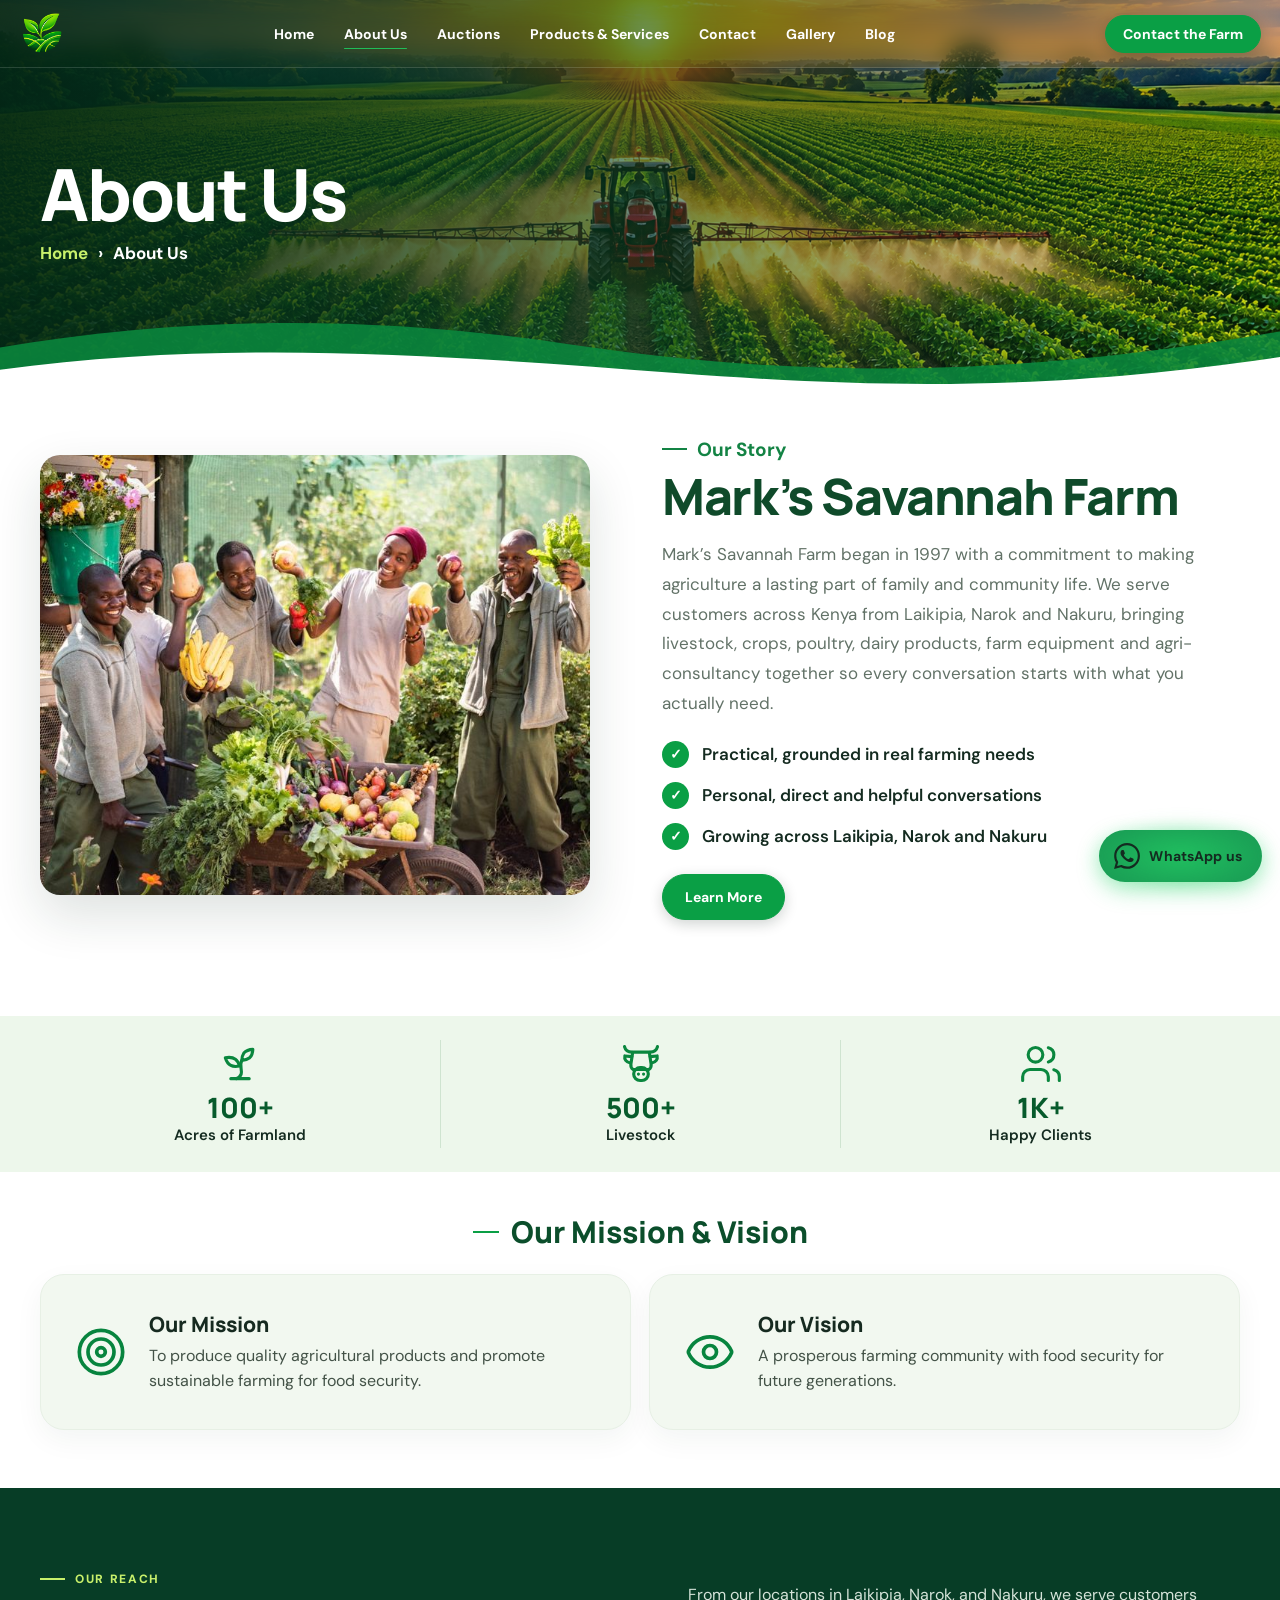
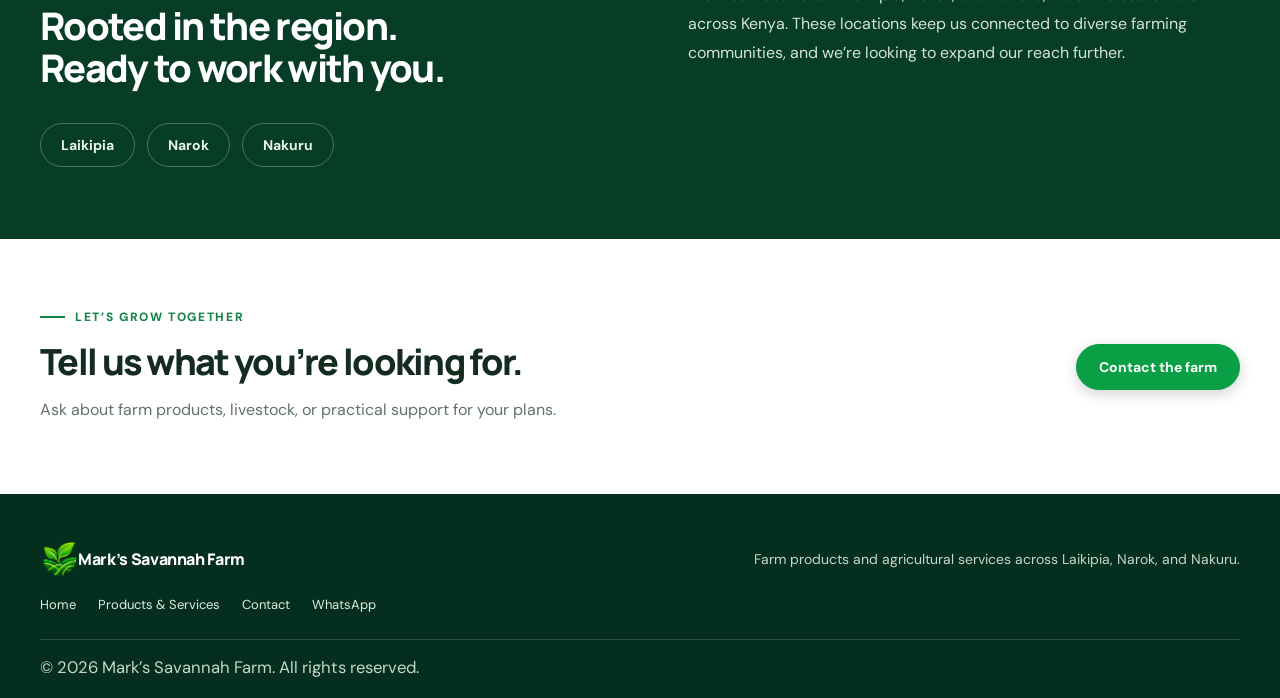
==== commit 25c8fd8b: "Add auctions feature with navigation links and auction management scripts - Introduced auctions.html" ====
--- a/about-us.html
+++ b/about-us.html
@@ -24,6 +24,7 @@
       <div class="links" id="primary-navigation">
         <a href="index.html">Home</a>
         <a class="is-current" href="about-us.html" aria-current="page">About Us</a>
+        <a href="auctions.html">Auctions</a>
         <div class="nav-dropdown">
           <button class="nav-dropdown-toggle" type="button" aria-expanded="false" aria-controls="products-menu">Products &amp; Services</button>
           <div class="nav-dropdown-menu" id="products-menu">
--- a/CSS/site.css
+++ b/CSS/site.css
@@ -124,6 +124,11 @@
 }
 @media(max-width:430px) {
   html.page-about .livestock-products { grid-template-columns:1fr; }
+}
+@media(max-width:600px) {
+  html.page-services .livestock-products { grid-template-columns:1fr; }
+  html.page-services .livestock-product { min-width:0; overflow-wrap:anywhere; }
+  html.page-services .livestock-product a { line-height:1.45; }
 }
 
 /* Contact page */
@@ -6062,7 +6067,8 @@
 .fh-top { display:flex; align-items:center; justify-content:space-between; gap:10px; padding:4px 0 10px; }
 .fh-brand { display:flex; align-items:center; gap:8px; color:#1f4d2c; text-decoration:none; font:800 18px/1.1 Georgia,'Times New Roman',serif; }
 .fh-brand img { width:44px; height:42px; object-fit:contain; }
-.fh-top-title { display:grid; grid-template-columns:44px 1fr 44px; } .fh-top-title h1 { margin:0; text-align:center; font:800 22px Georgia,serif; color:#143a21; }
+.fh-top-title { display:grid; grid-template-columns:44px minmax(0,1fr) auto; } .fh-top-title h1 { margin:0; text-align:center; font:800 22px Georgia,serif; color:#143a21; }
+.fh-top-actions { display:flex; justify-content:flex-end; align-items:center; gap:5px; }
 .fh-icon { position:relative; display:grid; place-items:center; width:42px; height:42px; border:0; border-radius:50%; background:#fffdf6; color:#1f4d2c; box-shadow:0 1px 4px #2a3a2220; text-decoration:none; }
 .fh-icon em { position:absolute; top:-3px; right:-3px; min-width:18px; height:18px; padding:0 4px; border-radius:9px; background:#d32f2f; color:#fff; font:700 11px/18px 'DM Sans',sans-serif; font-style:normal; text-align:center; }
 .fh-greet h2 { margin:6px 0 0; font:800 25px Georgia,serif; } .fh-greet p { margin:2px 0 12px; color:#3a4a3f; }
@@ -6170,9 +6176,115 @@
 html.page-shop .shop-email-link { display:inline-block; margin:4px 0; color:#075c3b; font-weight:800; }
 html.page-shop .shop-toast { position:fixed; z-index:100; right:16px; bottom:16px; left:16px; width:max-content; max-width:calc(100% - 32px); margin:auto; padding:11px 15px; border-radius:999px; background:#173e27; color:#fff; font-size:12px; opacity:0; pointer-events:none; transform:translateY(8px); transition:.2s ease; }
 html.page-shop .shop-toast.is-visible { opacity:1; transform:none; }
-@media(max-width:860px) { html.page-shop .shop-layout { grid-template-columns:1fr; } html.page-shop .shop-cart { position:static; grid-row:1; } }
+@media(max-width:860px) {
+  html.page-shop .shop-layout { grid-template-columns:minmax(0,1fr); grid-template-areas:"catalog" "cart"; }
+  html.page-shop .shop-layout > .shop-catalog { grid-area:catalog; min-width:0; }
+  html.page-shop .shop-layout > .shop-cart { grid-area:cart; position:static; min-width:0; width:100%; margin-top:8px; }
+}
 @media(max-width:600px) { html.page-shop .shop-header { min-height:60px; padding:8px 12px; } html.page-shop .shop-header nav { gap:10px; } html.page-shop .shop-header nav a { font-size:11px; } html.page-shop .shop-header nav a[href="products-and-services.html"] { display:none; } html.page-shop .shop-brand img { width:36px; height:36px; } html.page-shop .shop-brand strong { font-size:13px; } html.page-shop .shop-brand small { font-size:10px; } html.page-shop .shop-layout { gap:18px; padding:22px 13px 50px; } html.page-shop .shop-product-grid { grid-template-columns:1fr; } html.page-shop .shop-product { display:grid; grid-template-columns:105px 1fr; } html.page-shop .shop-product > img { height:100%; min-height:190px; } html.page-shop .shop-product-copy { padding:11px; } html.page-shop .shop-product h2 { font-size:15px; } html.page-shop .shop-product-copy > p { font-size:11px; } html.page-shop .shop-consultancy { align-items:flex-start; flex-direction:column; gap:12px; } }
 html.page-index .offerings-shop-link { margin:25px 0 0; text-align:center; }
+/* Cart badge remains visible in the app header on home, marketplace, and details. */
+html.android-app .fh-cart-button { position:relative; }
+html.android-app .fh-cart-button em { position:absolute; top:-3px; right:-4px; min-width:17px; height:17px; padding:0 4px; border:2px solid #fffaf0; border-radius:999px; background:#087d3e; color:#fff; font:700 9px/13px 'DM Sans',sans-serif; text-align:center; font-style:normal; }
+.fh-auction-grid { display:grid; gap:13px; }
+.fh-auction-disclosure { display:grid; gap:5px; margin:10px 4px; padding:11px; border-radius:12px; background:#f0f3e8; color:#425347; font-size:12px; line-height:1.45; }
+.fh-auction-disclosure b { color:#203c29; }
+.fh-auction-bids ul { display:grid; gap:6px; margin:8px 0 0; padding:0; list-style:none; }
+.fh-auction-bids li { display:flex; justify-content:space-between; gap:12px; padding:9px 10px; border-radius:9px; background:#f1f4ea; font-size:12px; }
+.fh-auction-bids li b { color:#145e32; }
+.fh-auction .fh-stats { margin:8px 0; }
+html.page-customer-account .buyer-auction-specs { padding:10px 12px; border:1px solid #e4e9dc; border-radius:11px; background:#fbfcf8; color:#243c2a; font-size:12px; }
+html.page-customer-account .buyer-auction-specs summary { font-weight:800; cursor:pointer; }
+html.page-customer-account .buyer-auction-specs dl { display:grid; gap:6px; margin:10px 0 0; }
+html.page-customer-account .buyer-auction-specs dl div { display:grid; grid-template-columns:minmax(90px,.7fr) 1.3fr; gap:8px; padding-top:6px; border-top:1px solid #e7ebdf; }
+html.page-customer-account .buyer-auction-specs dt { color:#69766c; }
+html.page-customer-account .buyer-auction-specs dd { margin:0; font-weight:700; }
+html.page-customer-account .buyer-bid-board { padding:11px; border-radius:12px; background:#f0f3e8; }
+html.page-customer-account .buyer-bid-board h3 { display:flex; flex-wrap:wrap; align-items:baseline; justify-content:space-between; gap:5px; margin:0 0 8px; color:#24442c; font:800 13px Manrope,'DM Sans',sans-serif; }
+html.page-customer-account .buyer-bid-board h3 small { color:#728074; font:500 10px 'DM Sans',sans-serif; }
+html.page-customer-account .buyer-bid-board ol { display:grid; gap:6px; margin:0; padding:0; list-style:none; }
+html.page-customer-account .buyer-bid-board li { display:flex; justify-content:space-between; gap:12px; padding:8px 10px; border-radius:8px; background:#fffdf7; font-size:12px; }
+html.page-customer-account .buyer-bid-board li strong { color:#0a6637; }
+html.page-customer-account .buyer-auction-meta { margin:0!important; color:#536256!important; font-size:11px!important; }
+html.page-customer-account .buyer-auction-closed { display:grid; gap:9px; padding:12px; border-radius:11px; background:#edf3e7; color:#24452c; font-size:13px; }
+html.page-customer-account .buyer-auction-closed a, html.page-customer-account .buyer-auction-result a { color:#075c3b; font-weight:800; text-decoration:underline; text-underline-offset:3px; }
+html.page-customer-account .buyer-auction-result, html.page-customer-account .buyer-my-bids article { display:grid; gap:8px; padding:14px; border:1px solid #e5e9de; border-radius:14px; background:#fffdf7; }
+html.page-customer-account .buyer-auction-result h2, html.page-customer-account .buyer-my-bids strong { margin:0; color:#183d25; font:800 16px Manrope,'DM Sans',sans-serif; }
+html.page-customer-account .buyer-auction-result p, html.page-customer-account .buyer-my-bids small { margin:0; color:#647165; font-size:11px; }
+html.page-customer-account .buyer-my-bids { display:grid; gap:9px; }
+html.page-customer-account .buyer-my-bids article > span { color:#075c3b; font-weight:800; }
+html.page-customer-account .buyer-auction-bid-dialog { position:fixed; width:min(440px,calc(100% - 24px)); max-height:90dvh; overflow:auto; padding:22px; border:0; border-radius:18px; background:#fffdf7; color:#193a25; box-shadow:0 18px 65px #0a201599; }
+html.page-customer-account .buyer-auction-content { display:grid; gap:12px; margin-top:12px; }
+html.page-customer-account .buyer-auction-bid-dialog::backdrop { background:#0b2118aa; backdrop-filter:blur(3px); }
+html.page-customer-account .buyer-auction-bid-dialog form { display:grid; gap:11px; }
+html.page-customer-account .buyer-auction-bid-dialog h2 { margin:0; font:800 24px Manrope,'DM Sans',sans-serif; }
+html.page-customer-account .buyer-auction-bid-dialog label { display:grid; gap:6px; color:#3e5944; font-size:12px; font-weight:700; }
+html.page-customer-account .buyer-auction-bid-dialog input { width:100%; min-height:46px; padding:10px 12px; border:1px solid #dce4d7; border-radius:10px; font:700 18px 'DM Sans',sans-serif; }
+html.page-customer-account .buyer-auction-dialog-note, html.page-customer-account .buyer-auction-bid-dialog small { margin:0; color:#637166; font-size:11px; line-height:1.5; }
+html.page-customer-account .buyer-auction-error { min-height:18px; margin:0; color:#aa302b; font-size:12px; }
+html.page-customer-account .buyer-auction-dialog-close { position:absolute; top:12px; right:12px; width:34px; height:34px; border:0; border-radius:50%; background:#eef2e9; font-size:21px; cursor:pointer; }
+html.page-auctions .auction-banner { background-image:url('../Assets/Hero%20background.png'); background-position:center 48%; }
+html.page-auctions .auction-banner::before { background:linear-gradient(90deg,rgba(3,40,22,.9),rgba(5,70,38,.52) 55%,rgba(5,70,38,.1)); }
+html.page-auctions .auction-banner p:not(.about-crumbs) { max-width:650px; margin:0 0 16px; color:#f3f8f1; font-size:17px; line-height:1.55; }
+html.page-auctions .auction-page-content { width:min(1180px,calc(100% - 48px)); margin:0 auto; padding:42px 0 76px; }
+html.page-auctions .auction-page-heading { display:flex; align-items:end; justify-content:space-between; gap:24px; margin-bottom:24px; }
+html.page-auctions .auction-page-heading h2 { margin:10px 0 7px; color:#103e26; font:800 clamp(28px,4vw,42px)/1.12 Manrope,sans-serif; letter-spacing:-1px; }
+html.page-auctions .auction-page-heading p { margin:0; color:#627267; font-size:14px; }
+html.page-auctions .auction-page-tabs { display:flex; gap:8px; overflow:auto; margin-bottom:14px; padding:2px 0 5px; }
+html.page-auctions .auction-page-tabs button { flex:none; min-height:40px; padding:0 17px; border:1px solid #dfe7dc; border-radius:999px; background:#fff; color:#355340; font:700 13px 'DM Sans',sans-serif; cursor:pointer; }
+html.page-auctions .auction-page-tabs button.is-active { border-color:#075c3b; background:#075c3b; color:#fff; }
+html.page-auctions .auction-preview-note { margin:0 0 18px; padding:12px 14px; border:1px solid #e7e1ca; border-radius:12px; background:#f8f2dd; color:#625b3d; font-size:12px; line-height:1.5; }
+html.page-auctions .auction-page-grid { display:grid; grid-template-columns:repeat(2,minmax(0,1fr)); gap:16px; align-items:start; }
+html.page-auctions .auction-lot { min-width:0; overflow:hidden; border:1px solid #e2e8de; border-radius:18px; background:#fff; box-shadow:0 8px 24px #183a200b; }
+html.page-auctions .auction-lot-image { position:relative; height:230px; background:#e6ecdf; }
+html.page-auctions .auction-lot-image img { width:100%; height:100%; object-fit:cover; }
+html.page-auctions .auction-status { position:absolute; top:12px; right:12px; padding:6px 12px; border-radius:999px; background:#e9eddf; color:#34533b; font-size:11px; font-weight:800; }
+html.page-auctions .auction-status.is-live { background:#08763c; color:#fff; }
+html.page-auctions .auction-status.is-ended { background:#68766a; color:#fff; }
+html.page-auctions .auction-lot-copy { display:grid; gap:11px; padding:17px; }
+html.page-auctions .auction-lot-type { color:#39804b; font-size:10px; font-weight:800; letter-spacing:.09em; text-transform:uppercase; }
+html.page-auctions .auction-lot-copy h3 { margin:-6px 0 0; color:#163e25; font:800 21px/1.2 Manrope,sans-serif; }
+html.page-auctions .auction-lot-copy > p { margin:0; color:#5e6b61; font-size:13px; line-height:1.5; }
+html.page-auctions .auction-lot-prices { display:grid; grid-template-columns:1fr 1fr; gap:9px; }
+html.page-auctions .auction-lot-prices div { display:grid; gap:4px; justify-items:center; padding:11px 7px; border-radius:11px; background:#eef2e3; text-align:center; }
+html.page-auctions .auction-lot-prices small { color:#586654; font-size:10px; }
+html.page-auctions .auction-lot-prices strong { color:#0b6535; font:800 18px Manrope,sans-serif; }
+html.page-auctions .auction-countdown { color:#354639!important; font-weight:800; text-align:center; }
+html.page-auctions .auction-progress { height:7px; overflow:hidden; border-radius:999px; background:#e0e1d7; }
+html.page-auctions .auction-progress span { display:block; height:100%; border-radius:inherit; background:#32883d; }
+html.page-auctions .auction-lot-copy > .auction-minimum { color:#59685c; font-size:11px; }
+html.page-auctions .auction-specifications { padding:10px 12px; border:1px solid #e3e9df; border-radius:11px; background:#fbfcf8; color:#294430; font-size:12px; }
+html.page-auctions .auction-specifications summary { font-weight:800; cursor:pointer; }
+html.page-auctions .auction-specifications dl { display:grid; gap:6px; margin:10px 0 0; }
+html.page-auctions .auction-specifications dl div { display:grid; grid-template-columns:minmax(92px,.7fr) 1.3fr; gap:8px; padding-top:6px; border-top:1px solid #e6ebe2; }
+html.page-auctions .auction-specifications dt { color:#718073; }
+html.page-auctions .auction-specifications dd { margin:0; font-weight:700; }
+html.page-auctions .auction-public-bids { padding:11px; border-radius:11px; background:#f0f3e8; }
+html.page-auctions .auction-public-bids h3 { display:flex; flex-wrap:wrap; justify-content:space-between; gap:5px; margin:0 0 8px; color:#24442c; font:800 13px Manrope,sans-serif; }
+html.page-auctions .auction-public-bids h3 small { color:#748074; font:500 10px 'DM Sans',sans-serif; }
+html.page-auctions .auction-public-bids ul { display:grid; gap:6px; margin:0; padding:0; list-style:none; }
+html.page-auctions .auction-public-bids li { display:flex; justify-content:space-between; gap:12px; padding:8px 10px; border-radius:8px; background:#fff; font-size:12px; }
+html.page-auctions .auction-public-bids li strong { color:#075c3b; }
+html.page-auctions .auction-no-bids, html.page-auctions .auction-upcoming-note { padding:9px 11px; border-radius:9px; background:#f5f6f0; font-size:11px!important; }
+html.page-auctions .auction-bid-button { width:100%; min-height:46px; border:0; border-radius:999px; background:#075c3b; color:#fff; font:800 14px 'DM Sans',sans-serif; cursor:pointer; }
+html.page-auctions .auction-bid-button:hover { background:#06492e; }
+html.page-auctions .auction-closed-result { display:grid; gap:9px; padding:12px; border-radius:11px; background:#edf3e7; color:#24452c; font-size:13px; }
+html.page-auctions .auction-closed-result a { color:#075c3b; font-weight:800; text-decoration:underline; text-underline-offset:3px; }
+html.page-auctions .auction-empty { grid-column:1/-1; padding:34px 20px; border-radius:15px; background:#f0f3e8; color:#526255; text-align:center; }
+html.page-auctions .auction-empty strong { color:#1e4129; font:800 18px Manrope,sans-serif; }
+html.page-auctions .auction-empty p { margin:7px 0 0; font-size:13px; }
+html.page-auctions .buyer-auction-bid-dialog { position:fixed; width:min(440px,calc(100% - 24px)); max-height:90dvh; overflow:auto; padding:22px; border:0; border-radius:18px; background:#fffdf7; color:#193a25; box-shadow:0 18px 65px #0a201599; }
+html.page-auctions .buyer-auction-bid-dialog::backdrop { background:#0b2118aa; backdrop-filter:blur(3px); }
+html.page-auctions .auction-bid-form { display:grid; gap:11px; }
+html.page-auctions .auction-bid-form h2 { margin:0; font:800 24px Manrope,sans-serif; }
+html.page-auctions .auction-bid-form > p { margin:0; color:#536657; line-height:1.5; }
+html.page-auctions .auction-bid-form label { display:grid; gap:6px; color:#3e5944; font-size:12px; font-weight:700; }
+html.page-auctions .auction-bid-form input { width:100%; min-height:46px; padding:10px 12px; border:1px solid #dce4d7; border-radius:10px; font:700 18px 'DM Sans',sans-serif; }
+html.page-auctions .auction-bid-form small, html.page-auctions .auction-private-note { margin:0; color:#637166; font-size:11px; line-height:1.5; }
+html.page-auctions .auction-bid-error { min-height:18px; color:#a8322e!important; font-size:12px; }
+html.page-auctions .auction-dialog-close { position:absolute; top:12px; right:12px; width:34px; height:34px; border:0; border-radius:50%; background:#eef2e9; font-size:21px; cursor:pointer; }
+@media(max-width:800px) { html.page-auctions .auction-page-grid { grid-template-columns:1fr; } html.page-auctions .auction-lot-image { height:210px; } }
+@media(max-width:600px) { html.page-auctions .auction-page-content { width:calc(100% - 28px); padding:30px 0 52px; } html.page-auctions .auction-page-heading { align-items:flex-start; flex-direction:column; gap:14px; } html.page-auctions .auction-page-heading p { line-height:1.5; } html.page-auctions .auction-lot-copy { padding:13px; } html.page-auctions .auction-lot-copy h3 { font-size:18px; } }
 .fh-nav { display:flex; padding:8px 4px calc(env(safe-area-inset-bottom) + 8px); border-top:1px solid #e4dcc6; background:#fffdf6; } .fh-nav button { flex:1; display:flex; flex-direction:column; align-items:center; gap:3px; padding:4px 0; border:0; background:none; color:#6a766d; font-size:11px; font-weight:600; } .fh-nav button.is-on { color:#1f4d2c; font-weight:800; }
 .fh-scroll :focus-visible, .fh-nav :focus-visible { outline:3px solid #f5b82e; outline-offset:2px; }
 
